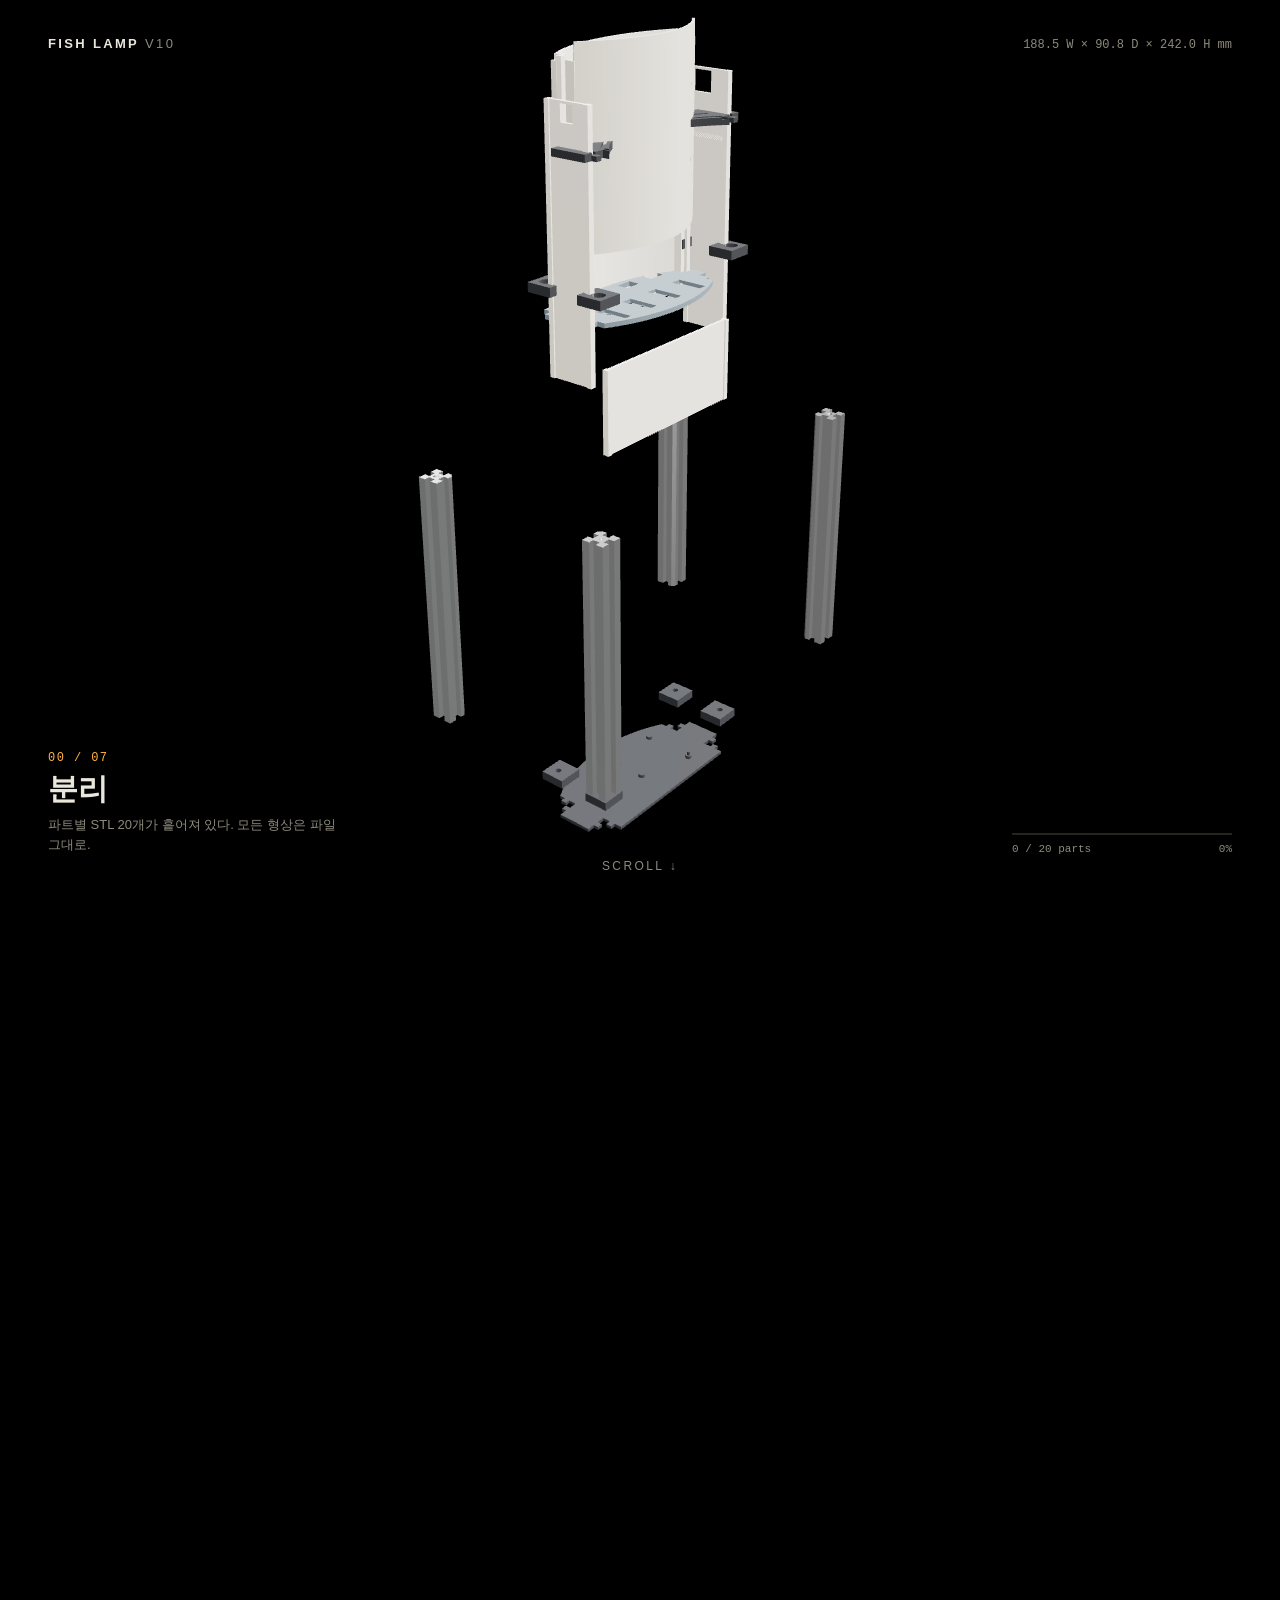
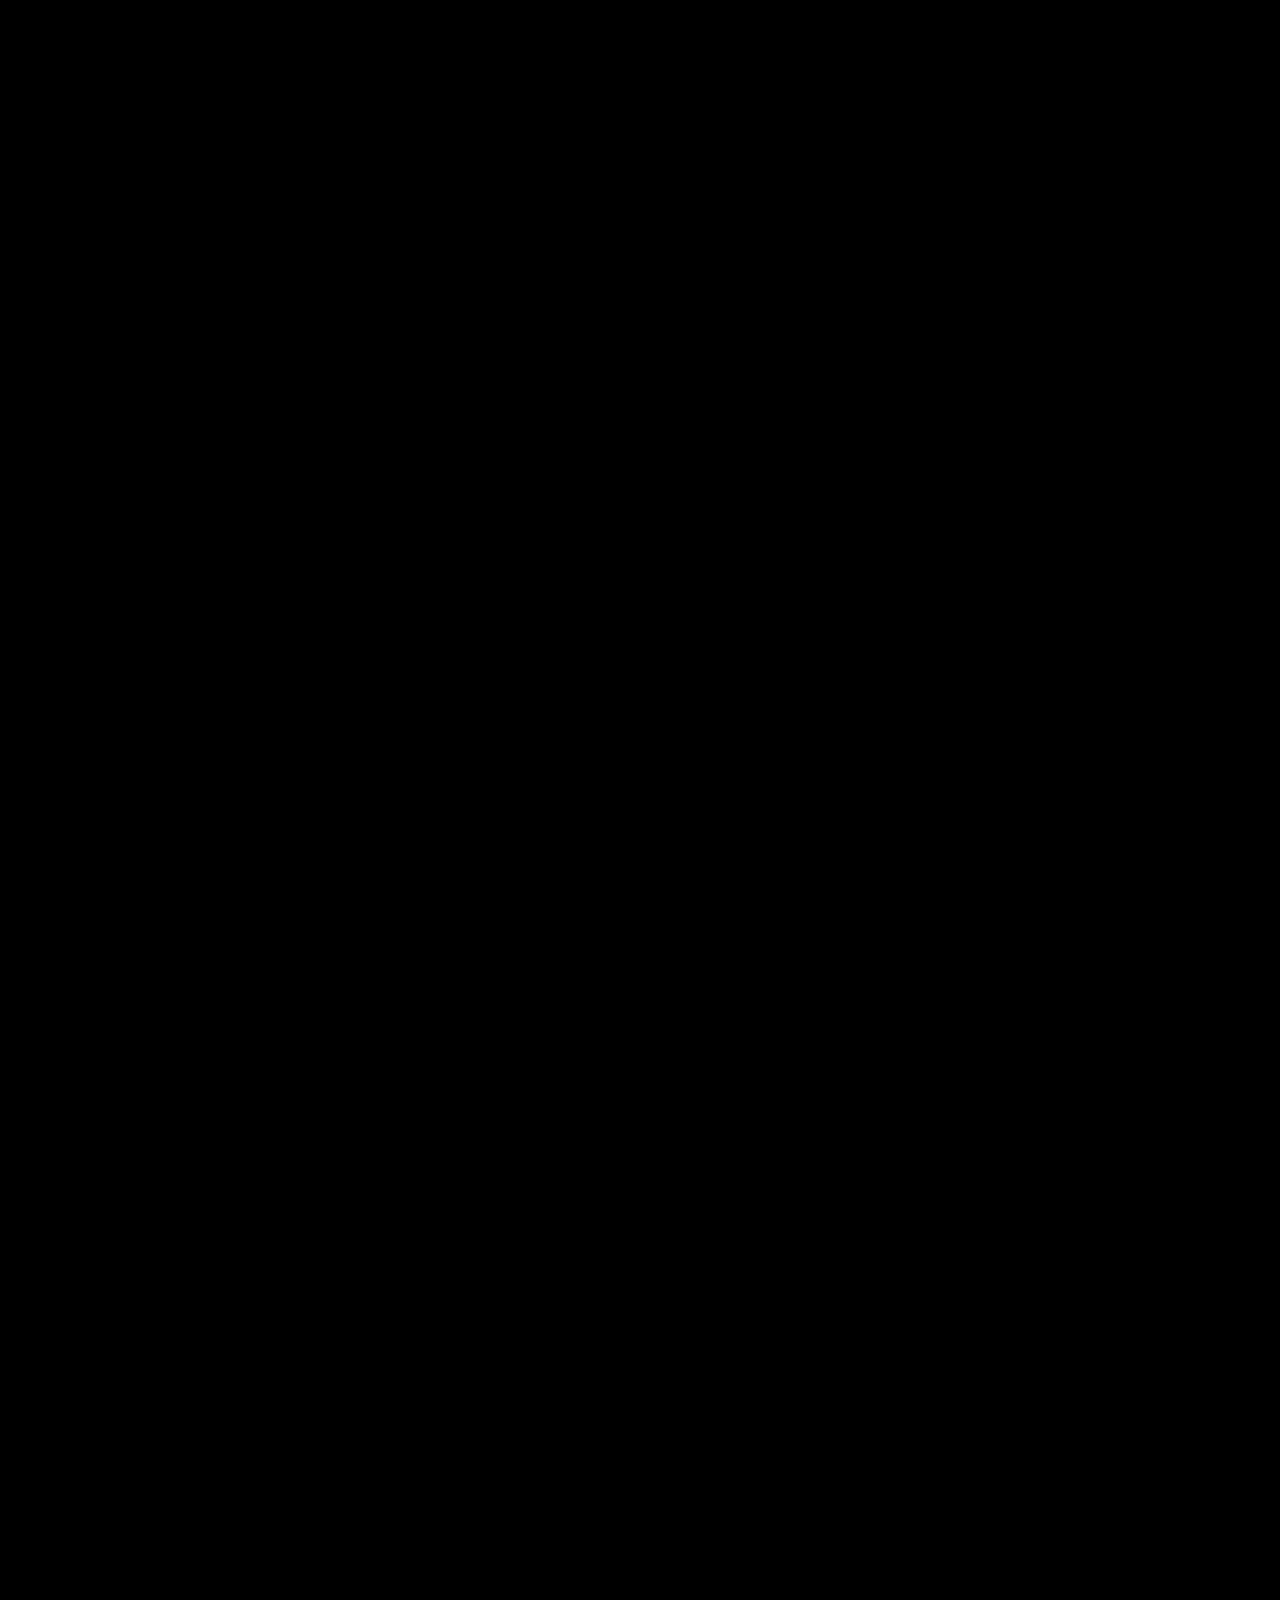
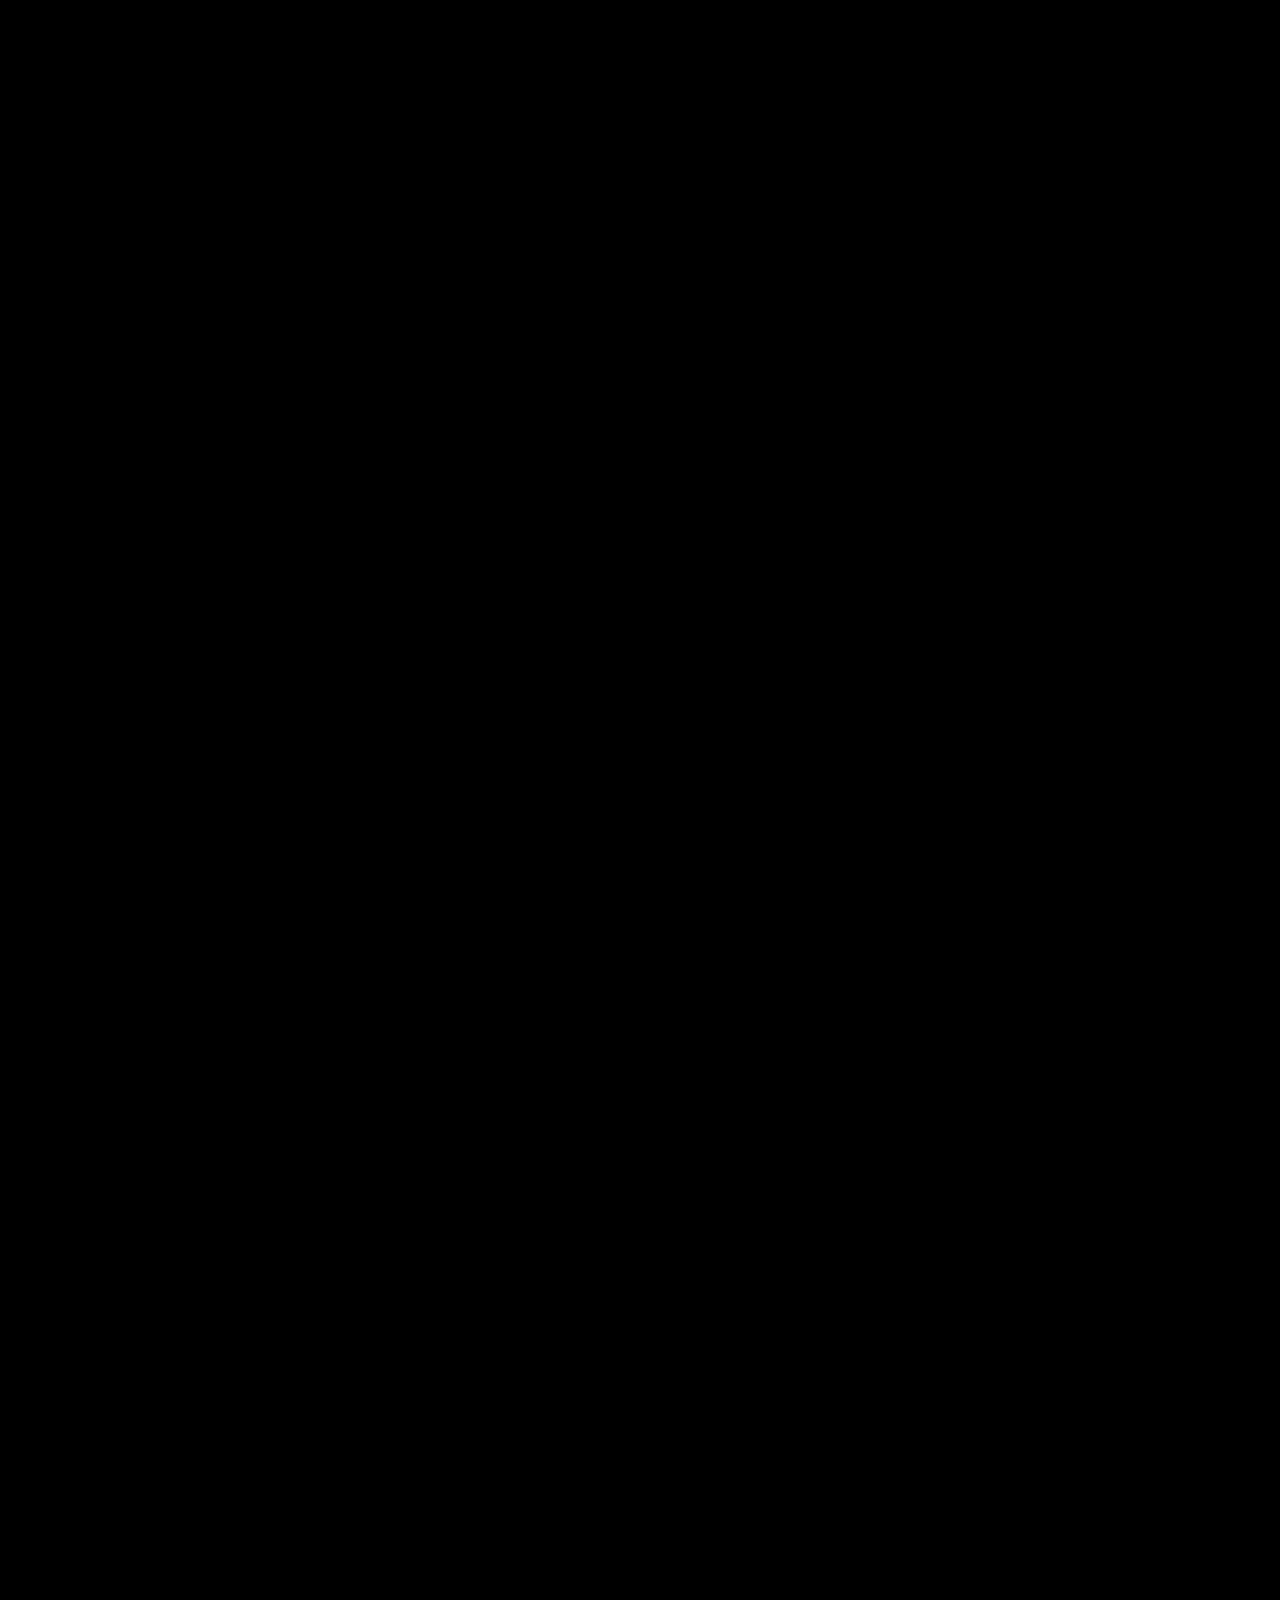
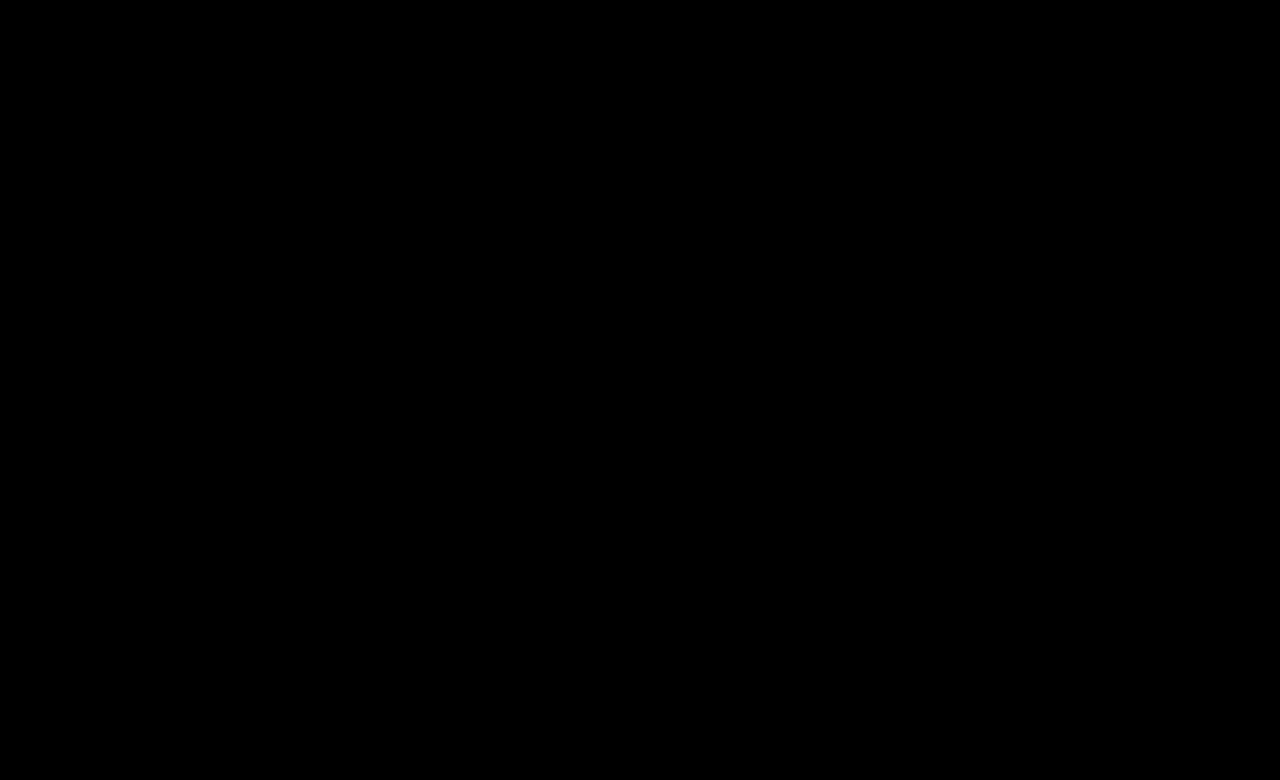
==== public/lamp/index.html @ e45940b5 "Add fish lamp scroll-driven assembly scene Self-contained Three.js page built from the v10 part STLs" ====
<!DOCTYPE html>
<html lang="ko">
<head>
<meta charset="UTF-8">
<meta name="viewport" content="width=device-width, initial-scale=1">
<title>Fish Lamp v10 — 분해 · 조립 · 점등</title>
<style>
  :root { --fg:#e9e6dc; --dim:#8d8a7e; --accent:#ffb347; --bg:#000; }
  * { box-sizing: border-box; margin: 0; padding: 0; }
  html, body { background: var(--bg); color: var(--fg); font-family: -apple-system, "Apple SD Gothic Neo", "Noto Sans KR", "Segoe UI", sans-serif; }
  #fl-scrolly { position: relative; height: 620vh; }
  #fl-stage { position: sticky; top: 0; height: 100svh; overflow: hidden; background: #000; }
  #fl-canvas { position: absolute; inset: 0; width: 100%; height: 100%; display: block; touch-action: pan-y; }
  .fl-hud { position: absolute; left: 0; right: 0; pointer-events: none; padding: 0 clamp(16px, 4vw, 48px); }
  .fl-top { top: clamp(16px, 4vh, 40px); display: flex; justify-content: space-between; align-items: baseline; gap: 16px; }
  .fl-title { font-size: 13px; letter-spacing: .18em; text-transform: uppercase; color: var(--dim); }
  .fl-title b { color: var(--fg); font-weight: 600; }
  .fl-dims { font: 12px/1.4 ui-monospace, "SF Mono", Menlo, monospace; color: var(--dim); text-align: right; }
  .fl-bottom { bottom: clamp(20px, 5vh, 48px); display: flex; justify-content: space-between; align-items: flex-end; gap: 24px; }
  .fl-step { max-width: 34ch; }
  .fl-step-no { font: 12px ui-monospace, "SF Mono", Menlo, monospace; color: var(--accent); letter-spacing: .12em; }
  .fl-step-name { font-size: clamp(20px, 3.2vw, 30px); font-weight: 600; margin-top: 6px; line-height: 1.2; }
  .fl-step-desc { font-size: 13px; line-height: 1.55; color: var(--dim); margin-top: 8px; min-height: 2.9em; }
  .fl-bar { width: min(220px, 36vw); }
  .fl-bar-track { height: 2px; background: #25241f; position: relative; }
  .fl-bar-fill { position: absolute; left: 0; top: 0; bottom: 0; width: 0%; background: var(--accent); }
  .fl-bar-label { margin-top: 8px; font: 11px ui-monospace, "SF Mono", Menlo, monospace; color: var(--dim); display: flex; justify-content: space-between; }
  .fl-hint { position: absolute; left: 50%; bottom: 3vh; transform: translateX(-50%); font-size: 12px; letter-spacing: .2em; color: var(--dim); transition: opacity .4s; text-transform: uppercase; }
  .fl-loading { position: absolute; inset: 0; display: grid; place-items: center; font-size: 13px; letter-spacing: .2em; color: var(--dim); background: #000; transition: opacity .5s; }
  .fl-loading.done { opacity: 0; pointer-events: none; }
  @media (max-width: 640px) { .fl-bottom { flex-direction: column; align-items: flex-start; } .fl-dims { display: none; } }
</style>
</head>
<body>

<section id="fl-scrolly">
  <div id="fl-stage">
    <canvas id="fl-canvas"></canvas>
    <div class="fl-hud fl-top">
      <div class="fl-title"><b>Fish Lamp</b> v10</div>
      <div class="fl-dims" id="fl-dims">188.5 W × 90.8 D × 242.0 H mm</div>
    </div>
    <div class="fl-hint" id="fl-hint">scroll ↓</div>
    <div class="fl-hud fl-bottom">
      <div class="fl-step">
        <div class="fl-step-no" id="fl-step-no">00 / 08</div>
        <div class="fl-step-name" id="fl-step-name">분리</div>
        <div class="fl-step-desc" id="fl-step-desc"></div>
      </div>
      <div class="fl-bar">
        <div class="fl-bar-track"><div class="fl-bar-fill" id="fl-bar-fill"></div></div>
        <div class="fl-bar-label"><span id="fl-parts">0 / 20 parts</span><span id="fl-pct">0%</span></div>
      </div>
    </div>
    <div class="fl-loading" id="fl-loading">LOADING STL…</div>
  </div>
</section>

<script src="vendor/three.min.js"></script>
<script src="parts_data.js"></script>
<script>
(() => {
'use strict';
const THREE = window.THREE;

/* =====================================================================
   1) STL 로드 — 파일 바이트 그대로 파싱 (binary STL, 단위 mm)
   ===================================================================== */
function parseSTL(b64) {
  const bin = atob(b64), u8 = new Uint8Array(bin.length);
  for (let i = 0; i < bin.length; i++) u8[i] = bin.charCodeAt(i);
  const dv = new DataView(u8.buffer);
  const n = dv.getUint32(80, true);
  if (84 + n * 50 !== u8.length) throw new Error('binary STL 크기 불일치');
  const pos = new Float32Array(n * 9);
  for (let i = 0; i < n; i++) {
    const o = 84 + i * 50 + 12;
    for (let k = 0; k < 9; k++) pos[i * 9 + k] = dv.getFloat32(o + k * 4, true);
  }
  return pos;
}

// 각진 모서리는 살리고 곡면(물고기 형상)만 부드럽게: 접힘각(crease) 이내의 면 법선만 평균
function creasedNormals(pos, creaseDeg) {
  const tri = pos.length / 9, cosT = Math.cos(creaseDeg * Math.PI / 180);
  const fn = new Float32Array(tri * 3);       // 면적 가중 법선
  const fu = new Float32Array(tri * 3);       // 단위 법선
  for (let t = 0; t < tri; t++) {
    const o = t * 9;
    const ax = pos[o+3]-pos[o], ay = pos[o+4]-pos[o+1], az = pos[o+5]-pos[o+2];
    const bx = pos[o+6]-pos[o], by = pos[o+7]-pos[o+1], bz = pos[o+8]-pos[o+2];
    const nx = ay*bz-az*by, ny = az*bx-ax*bz, nz = ax*by-ay*bx;
    const l = Math.hypot(nx, ny, nz) || 1;
    fn[t*3] = nx; fn[t*3+1] = ny; fn[t*3+2] = nz;
    fu[t*3] = nx/l; fu[t*3+1] = ny/l; fu[t*3+2] = nz/l;
  }
  const key = (x, y, z) => Math.round(x*100) + ',' + Math.round(y*100) + ',' + Math.round(z*100);
  const map = new Map();
  for (let t = 0; t < tri; t++) for (let v = 0; v < 3; v++) {
    const k = key(pos[t*9+v*3], pos[t*9+v*3+1], pos[t*9+v*3+2]);
    (map.get(k) || map.set(k, []).get(k)).push(t);
  }
  const out = new Float32Array(pos.length);
  for (let t = 0; t < tri; t++) for (let v = 0; v < 3; v++) {
    const k = key(pos[t*9+v*3], pos[t*9+v*3+1], pos[t*9+v*3+2]);
    let sx = 0, sy = 0, sz = 0;
    for (const u of map.get(k)) {
      if (fu[u*3]*fu[t*3] + fu[u*3+1]*fu[t*3+1] + fu[u*3+2]*fu[t*3+2] >= cosT) {
        sx += fn[u*3]; sy += fn[u*3+1]; sz += fn[u*3+2];
      }
    }
    const l = Math.hypot(sx, sy, sz) || 1;
    const o = t*9 + v*3;
    out[o] = sx/l; out[o+1] = sy/l; out[o+2] = sz/l;
  }
  return out;
}

/* =====================================================================
   2) 조립 좌표 (mm, Z-up). 원점 = 바닥판/상판 중심, 앞 = -Y, 오른쪽 = +X
   ---------------------------------------------------------------------
   * 파트 STL 은 각자 출력 방향 좌표라 조립 위치가 파일에 없다.
     verification_report_v10.txt 의 치수와 v9 조립 STL 의 프로파일 보어 위치로 추정:
       - 프로파일 중심 x=±84.3 (바깥면 = 바닥판 반폭 94.3), y=-35.4(앞)/+18.0(뒤)  [간격 53.4 = UNO 폭]
       - 높이: 발 캡 8 + 프로파일 226 + 상단 캡 8 = 242.0 (보고서 전체 높이와 일치)
       - 앞 패널 72 → base 80 (발 8 + 72), 옆·뒤 패널 218.5 → 상판 밑면(234)에 맞춤
   ===================================================================== */
const PX = 84.3, YF = -35.4, YB = 18.0, YM = (YF + YB) / 2;   // YM = -8.7
const Z_FOOT = 8, Z_TOP = 234, PROFILE_LEN = 226;
const D45 = Math.PI / 4, H = Math.PI / 2;

const corners = { FL: [-PX, YF], FR: [PX, YF], BL: [-PX, YB], BR: [PX, YB] };
// 캡(23×23)은 프로파일(20×20) 바깥 모서리에 맞춰 붙임 → 안쪽으로 3 mm 더 나옴. 전체 폭·깊이가 보고서(188.5 × 90.8)와 맞는 배치
const capXY = (c) => [corners[c][0] - Math.sign(corners[c][0]) * 1.5, corners[c][1] + (c[0] === 'F' ? 1.5 : -1.5)];
const PARTS = [];
const add = (p) => PARTS.push(p);

// 프로파일 ×4 : STL 은 20×20 단면을 45° 눕혀 놓은 1개 — 단면 중심(보어)이 원점이 되게 옮기고 45° 돌려 세움
const profileRz = { FL: 0, FR: H, BR: 2 * H, BL: 3 * H };  // 깎인 모서리가 램프 안쪽을 향하게 (추정)
for (const c of Object.keys(corners)) add({
  id: 'profile_' + c, key: 'profile_x4', name: '프로파일 ' + c, mat: 'alu', stage: 0,
  pre: [0, -14.14, -12.09], rx: D45, ry: -H, rz: profileRz[c],
  pos: [corners[c][0], corners[c][1], Z_FOOT],
  exp: [Math.sign(corners[c][0]) * 70, c[0] === 'F' ? -60 : 60, 0], win: [0.05, 0.19],
});
// 발 캡 ×4 : 머리 포켓이 바깥(아래)을 보도록 뒤집어 프로파일 아랫끝에 (z 0~8)
for (const c of Object.keys(corners)) add({
  id: 'foot_' + c, key: 'foot_cap_' + c + '_x1', name: '발 캡 ' + c, mat: 'dark', stage: 1,
  rx: Math.PI, pos: [...capXY(c), Z_FOOT], exp: [0, 0, -70], win: [0.19, 0.27],
});
// 바닥판 : 프로파일 아랫끝으로 밀어 올려 발 캡 위에 얹힘
add({ id: 'plate', key: 'bottom_plate_x1', name: '바닥판', mat: 'dark', stage: 1,
  pos: [0, 0, Z_FOOT], exp: [0, 0, -110], win: [0.24, 0.33] });
// 앞 패널 (72) : 슬롯을 따라 내려옴
add({ id: 'front', key: 'front_panel_x1', name: '앞 패널', mat: 'cream', stage: 2,
  pos: [0, YF, Z_FOOT], exp: [0, 0, 250], win: [0.33, 0.43] });
// 옆 패널 L/R : 눕혀 출력된 상태(길이 218.4 = Y) → 세움
for (const s of [['L', -1], ['R', 1]]) add({
  id: 'side_' + s[0], key: 'side_panel_' + s[0] + '_x1', name: '옆 패널 ' + s[0], mat: 'cream', stage: 2,
  pre: [0, 0, -21.2], rx: H, pos: [s[1] * PX, YM, Z_TOP - 109.2], exp: [s[1] * 0, 0, 300], win: [0.38, 0.48],
});
// 뒤 패널
add({ id: 'back', key: 'back_panel_x1', name: '뒤 패널', mat: 'cream', stage: 2,
  pos: [0, YB, Z_TOP - 218.5], exp: [0, 0, 330], win: [0.42, 0.52] });
// 데크 (센서 4개를 밑에 붙여 내림, base 80 위)
add({ id: 'deck', key: 'deck_x1', name: '데크', mat: 'slate', stage: 3,
  pos: [0, -45.4 + 37.85, 80], exp: [0, 0, 280], win: [0.52, 0.59] });  // 앞면을 프로파일 바깥면(-45.4)에 맞춤 → 전체 깊이 90.8 유지
// 투명(라이트) 패널 160.1
add({ id: 'light', key: 'light_panel_x1', name: '라이트 패널', mat: 'light', stage: 4,
  pos: [0, YM, Z_TOP - 160.1], exp: [0, 0, 340], win: [0.59, 0.69] });
// 상판 : 프로파일 윗끝에 덮음 (STL 앞뒤가 반대라 Z 로 180° 회전)
add({ id: 'top', key: 'top_panel_x1', name: '상판', mat: 'dark', stage: 5,
  rz: Math.PI, pos: [0, 0, Z_TOP], exp: [0, 0, 260], win: [0.69, 0.77] });
// 상단 캡 ×4
for (const c of Object.keys(corners)) add({
  id: 'topcap_' + c, key: 'top_cap_' + c + '_x1', name: '상단 캡 ' + c, mat: 'dark', stage: 6,
  pos: [...capXY(c), Z_TOP], exp: [0, 0, 150], win: [0.77, 0.83],
});

const STEPS = [
  ['분리', '파트별 STL 20개가 흩어져 있다. 모든 형상은 파일 그대로.'],
  ['프로파일 ×4', '2020 프로파일 226 mm 네 개가 세워진다.'],
  ['발 캡 · 바닥판', '발 캡 4개가 올라붙고, 바닥판이 프로파일 끝으로 밀려 올라간다.'],
  ['앞 · 옆 · 뒤 패널', '패널이 슬롯을 따라 미끄러져 내려간다.'],
  ['데크', '센서를 붙인 데크가 내려앉는다.'],
  ['라이트 패널', '라이트 패널이 앞 슬롯으로 내려간다.'],
  ['상판 · 상단 캡', '상판을 덮고 M5×20 캡 4개로 고정한다.'],
  ['점등', '램프가 켜진다.'],
];

/* =====================================================================
   3) Three.js 장면
   ===================================================================== */
const canvas = document.getElementById('fl-canvas');
const renderer = new THREE.WebGLRenderer({ canvas, antialias: true, powerPreference: 'high-performance' });
renderer.setPixelRatio(Math.min(devicePixelRatio || 1, 2));
renderer.outputEncoding = THREE.sRGBEncoding;
renderer.toneMapping = THREE.ACESFilmicToneMapping;
renderer.toneMappingExposure = 1.05;
renderer.setClearColor(0x000000, 1);

const scene = new THREE.Scene();
scene.background = new THREE.Color(0x000000);
const camera = new THREE.PerspectiveCamera(32, 1, 5, 6000);

// 소프트박스 환경맵 (검은 배경에서 RoomEnvironment 는 하얗게 뜸)
(function makeEnv() {
  const envScene = new THREE.Scene();
  envScene.background = new THREE.Color(0x000000);
  const box = (w, h, pos, k) => {
    const m = new THREE.Mesh(new THREE.PlaneGeometry(w, h), new THREE.MeshBasicMaterial({ side: THREE.DoubleSide }));
    m.material.color.setRGB(1, 0.97, 0.92).multiplyScalar(k);
    m.position.set(...pos); m.lookAt(0, 0, 0); envScene.add(m);
  };
  box(14, 9, [5, 8, 7], 6);      // 키 라이트 (우상단 앞)
  box(9, 12, [-9, 3, 4], 2.2);   // 좌측 필
  box(16, 3, [0, 4, -9], 3.5);   // 뒤 림
  box(18, 6, [0, 9, 0], 1.4);    // 천장
  const pm = new THREE.PMREMGenerator(renderer);
  scene.environment = pm.fromScene(envScene, 0.04).texture;
  pm.dispose();
})();

const key = new THREE.DirectionalLight(0xfff3e0, 0.9);
key.position.set(200, 400, 300); scene.add(key);

// 조립 좌표(Z-up) → Three(Y-up): y=z, z=-y  (앞 = -Y → 카메라 쪽 +Z)
const root = new THREE.Group();
root.rotation.x = -Math.PI / 2;
scene.add(root);

const MATS = {
  alu:   new THREE.MeshStandardMaterial({ color: 0xd8dce2, metalness: 1.0, roughness: 0.3, envMapIntensity: 1.7 }),
  dark:  new THREE.MeshStandardMaterial({ color: 0x17191d, metalness: 0.0, roughness: 0.5, envMapIntensity: 0.6 }),
  cream: new THREE.MeshStandardMaterial({ color: 0xe6e0d2, metalness: 0.0, roughness: 0.6, envMapIntensity: 0.9 }),
  slate: new THREE.MeshStandardMaterial({ color: 0x3b4a58, metalness: 0.0, roughness: 0.55, envMapIntensity: 0.9 }),
  light: new THREE.MeshStandardMaterial({ color: 0xcfc8b8, metalness: 0.0, roughness: 0.35, envMapIntensity: 0.9,
                                           emissive: new THREE.Color(0xff7a1c), emissiveIntensity: 0 }),
};

const geoCache = new Map();
function geometryFor(key) {
  if (!geoCache.has(key)) {
    const pos = parseSTL(window.LAMP_STL[key]);
    const g = new THREE.BufferGeometry();
    g.setAttribute('position', new THREE.BufferAttribute(pos, 3));
    g.setAttribute('normal', new THREE.BufferAttribute(creasedNormals(pos, 38), 3));
    geoCache.set(key, g);
  }
  return geoCache.get(key);
}

const T = (x, y, z) => new THREE.Matrix4().makeTranslation(x, y, z);
const meshes = [];
let triTotal = 0;
for (const p of PARTS) {
  const g = geometryFor(p.key).clone();
  const m = T(...p.pos);
  m.multiply(new THREE.Matrix4().makeRotationZ(p.rz || 0));
  m.multiply(new THREE.Matrix4().makeRotationY(p.ry || 0));
  m.multiply(new THREE.Matrix4().makeRotationX(p.rx || 0));
  if (p.pre) m.multiply(T(...p.pre));
  g.applyMatrix4(m);                       // 최종 조립 자세로 구워 둠 (법선도 같이 회전)
  g.computeBoundingBox();
  const mesh = new THREE.Mesh(g, MATS[p.mat]);
  mesh.userData = { p, box: g.boundingBox.clone() };
  root.add(mesh); meshes.push(mesh);
  triTotal += g.attributes.position.count / 3;
}

// 점등: 라이트 패널 근처의 따뜻한 포인트 라이트 + 가산 헤일로
const lightMesh = meshes.find(m => m.userData.p.id === 'light');
const lb = lightMesh.userData.box;
const lampLight = new THREE.PointLight(0xffa850, 0, 420, 2);
lampLight.position.set((lb.min.x + lb.max.x) / 2, (lb.min.z + lb.max.z) / 2 + 10, -((lb.min.y + lb.max.y) / 2) + 30);
scene.add(lampLight);
const halo = (() => {
  const c = document.createElement('canvas'); c.width = c.height = 128;
  const x = c.getContext('2d'), gr = x.createRadialGradient(64, 64, 0, 64, 64, 64);
  gr.addColorStop(0, 'rgba(255,190,110,.9)'); gr.addColorStop(.35, 'rgba(255,150,60,.28)'); gr.addColorStop(1, 'rgba(255,120,30,0)');
  x.fillStyle = gr; x.fillRect(0, 0, 128, 128);
  const s = new THREE.Sprite(new THREE.SpriteMaterial({ map: new THREE.CanvasTexture(c), blending: THREE.AdditiveBlending, depthWrite: false, transparent: true, opacity: 0 }));
  s.position.copy(lampLight.position); s.scale.setScalar(360);
  scene.add(s); return s;
})();

/* =====================================================================
   4) 스크롤 타임라인
   ===================================================================== */
const sec = document.getElementById('fl-scrolly');
const el = {
  no: document.getElementById('fl-step-no'), name: document.getElementById('fl-step-name'),
  desc: document.getElementById('fl-step-desc'), fill: document.getElementById('fl-bar-fill'),
  parts: document.getElementById('fl-parts'), pct: document.getElementById('fl-pct'),
  hint: document.getElementById('fl-hint'), loading: document.getElementById('fl-loading'),
};
const clamp = (v, a = 0, b = 1) => Math.min(b, Math.max(a, v));
const smooth = (t) => t * t * (3 - 2 * t);
const seg = (p, a, b) => smooth(clamp((p - a) / (b - a)));
const lerp = (a, b, t) => a + (b - a) * t;

// 카메라 키프레임 [진행도, 방위각(°, 0=정면), 고도각(°)]
const CAM = [[0, -52, 24], [0.30, -34, 20], [0.62, -12, 17], [0.82, 22, 14], [1, 26, 12]];
function camAngles(p) {
  for (let i = 0; i < CAM.length - 1; i++) {
    const a = CAM[i], b = CAM[i + 1];
    if (p <= b[0]) { const t = smooth(clamp((p - a[0]) / (b[0] - a[0]))); return [lerp(a[1], b[1], t), lerp(a[2], b[2], t)]; }
  }
  const l = CAM[CAM.length - 1]; return [l[1], l[2]];
}

let target = 0, cur = 0, camC = new THREE.Vector3(0, 120, 0), camD = 900, camInit = false;
const reduce = matchMedia('(prefers-reduced-motion: reduce)').matches;
const tmpBox = new THREE.Box3(), tmpC = new THREE.Vector3(), tmpS = new THREE.Vector3();

function readScroll() {
  const r = sec.getBoundingClientRect();
  target = clamp(-r.top / Math.max(1, r.height - innerHeight));
}

function apply(p, time) {
  // 파트 위치: 최종 자세 + 분해 오프셋 × (1 - 진행)
  let done = 0;
  tmpBox.makeEmpty();
  for (const m of meshes) {
    const { p: d, box } = m.userData;
    const t = seg(p, d.win[0], d.win[1]);
    m.position.set(d.exp[0] * (1 - t), d.exp[1] * (1 - t) + 0, d.exp[2] * (1 - t));
    if (t >= 0.999) done++;
    tmpBox.expandByPoint(tmpS.set(box.min.x + m.position.x, box.min.y + m.position.y, box.min.z + m.position.z));
    tmpBox.expandByPoint(tmpS.set(box.max.x + m.position.x, box.max.y + m.position.y, box.max.z + m.position.z));
  }
  // 점등
  const on = seg(p, 0.86, 0.97);
  const flick = reduce ? 1 : 1 + 0.025 * Math.sin(time * 2.1) + 0.015 * Math.sin(time * 5.3);
  MATS.light.emissiveIntensity = on * 0.8 * flick;
  lampLight.intensity = on * 1.1 * flick;
  halo.material.opacity = on * 0.22 * flick;

  // 카메라: 현재 파트 묶음의 경계구에 맞춰 거리 자동 (조립 좌표 → Three 좌표)
  const cx = (tmpBox.min.x + tmpBox.max.x) / 2, cy = (tmpBox.min.y + tmpBox.max.y) / 2, cz = (tmpBox.min.z + tmpBox.max.z) / 2;
  const R = 0.5 * Math.hypot(tmpBox.max.x - tmpBox.min.x, tmpBox.max.y - tmpBox.min.y, tmpBox.max.z - tmpBox.min.z);
  const vh = THREE.MathUtils.degToRad(camera.fov / 2), hh = Math.atan(Math.tan(vh) * camera.aspect);
  const wantD = R / Math.sin(Math.min(vh, hh)) * 1.03;
  const wantC = tmpC.set(cx, cz, -cy);
  if (!camInit) { camC.copy(wantC); camD = wantD; camInit = true; }
  camC.lerp(wantC, 0.12); camD = lerp(camD, wantD, 0.12);
  let [az, el_] = camAngles(p);
  if (!reduce) az += Math.sin(time * 0.35) * 1.2;
  const a = THREE.MathUtils.degToRad(az), e = THREE.MathUtils.degToRad(el_);
  camera.position.set(camC.x + camD * Math.sin(a) * Math.cos(e), camC.y + camD * Math.sin(e), camC.z + camD * Math.cos(a) * Math.cos(e));
  camera.lookAt(camC);

  // HUD
  const stepIdx = p < 0.05 ? 0 : p < 0.19 ? 1 : p < 0.33 ? 2 : p < 0.52 ? 3 : p < 0.59 ? 4 : p < 0.69 ? 5 : p < 0.83 ? 6 : 7;
  el.no.textContent = String(stepIdx).padStart(2, '0') + ' / 07';
  el.name.textContent = STEPS[stepIdx][0];
  el.desc.textContent = STEPS[stepIdx][1];
  el.fill.style.width = (p * 100).toFixed(1) + '%';
  el.pct.textContent = Math.round(p * 100) + '%';
  el.parts.textContent = done + ' / ' + meshes.length + ' parts';
  el.hint.style.opacity = p < 0.02 ? 1 : 0;
}

/* =====================================================================
   5) 루프 · 리사이즈 · 입력
   ===================================================================== */
function resize() {
  const w = canvas.clientWidth, h = canvas.clientHeight;
  renderer.setSize(w, h, false); camera.aspect = w / h; camera.updateProjectionMatrix();
}
addEventListener('resize', resize); resize();
addEventListener('scroll', readScroll, { passive: true }); readScroll();

// 마우스 세로 드래그 → 스크롤
let drag = null;
canvas.addEventListener('pointerdown', (e) => { if (e.pointerType === 'mouse') { drag = e.clientY; canvas.setPointerCapture(e.pointerId); } });
canvas.addEventListener('pointermove', (e) => { if (drag !== null) { scrollBy(0, (drag - e.clientY) * 2.2); drag = e.clientY; } });
canvas.addEventListener('pointerup', () => { drag = null; });

let visible = true;
new IntersectionObserver((es) => { visible = es[0].isIntersecting; }).observe(document.getElementById('fl-stage'));

let last = performance.now();
function frame(now) {
  requestAnimationFrame(frame);
  if (!visible) { last = now; return; }
  const dt = Math.min(0.1, (now - last) / 1000); last = now;
  cur += (target - cur) * Math.min(1, dt * 7);
  if (Math.abs(target - cur) < 1e-4) cur = target;
  apply(cur, now / 1000);
  renderer.render(scene, camera);
}

// 테스트 훅: ?p=0.6 으로 진행도 고정 / window.__fl 로 조회
const q = new URLSearchParams(location.search);
window.__fl = {
  setProgress(v) { target = cur = clamp(v); apply(cur, 0); renderer.render(scene, camera); },
  info() { return { parts: meshes.length, triangles: triTotal }; },
  assembledBox() {
    const b = new THREE.Box3();
    for (const m of meshes) { b.expandByPoint(m.userData.box.min); b.expandByPoint(m.userData.box.max); }
    const s = b.getSize(new THREE.Vector3()); return { w: s.x, d: s.y, h: s.z, min: b.min.toArray(), max: b.max.toArray() };
  },
};
if (q.has('p')) { sec.style.height = '100svh'; target = cur = clamp(parseFloat(q.get('p'))); }

el.loading.classList.add('done');
requestAnimationFrame(frame);
})();
</script>
</body>
</html>
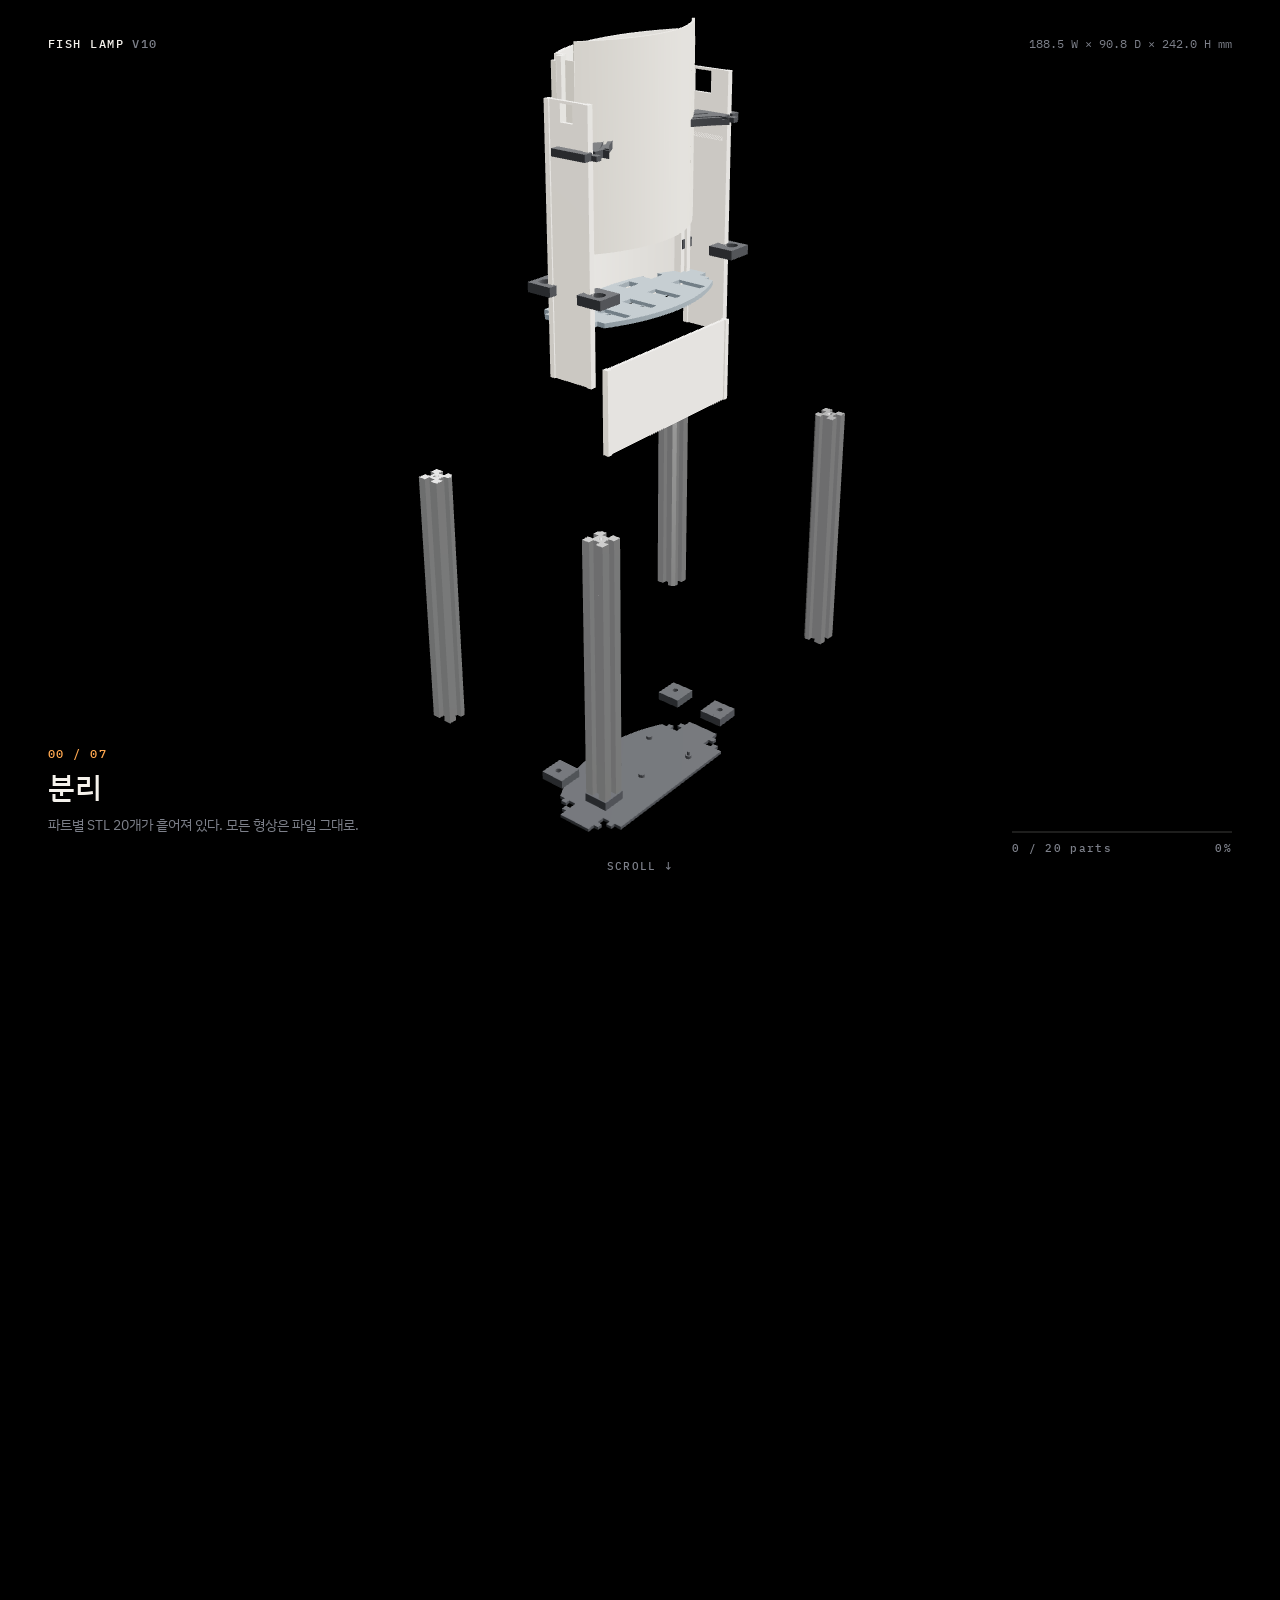
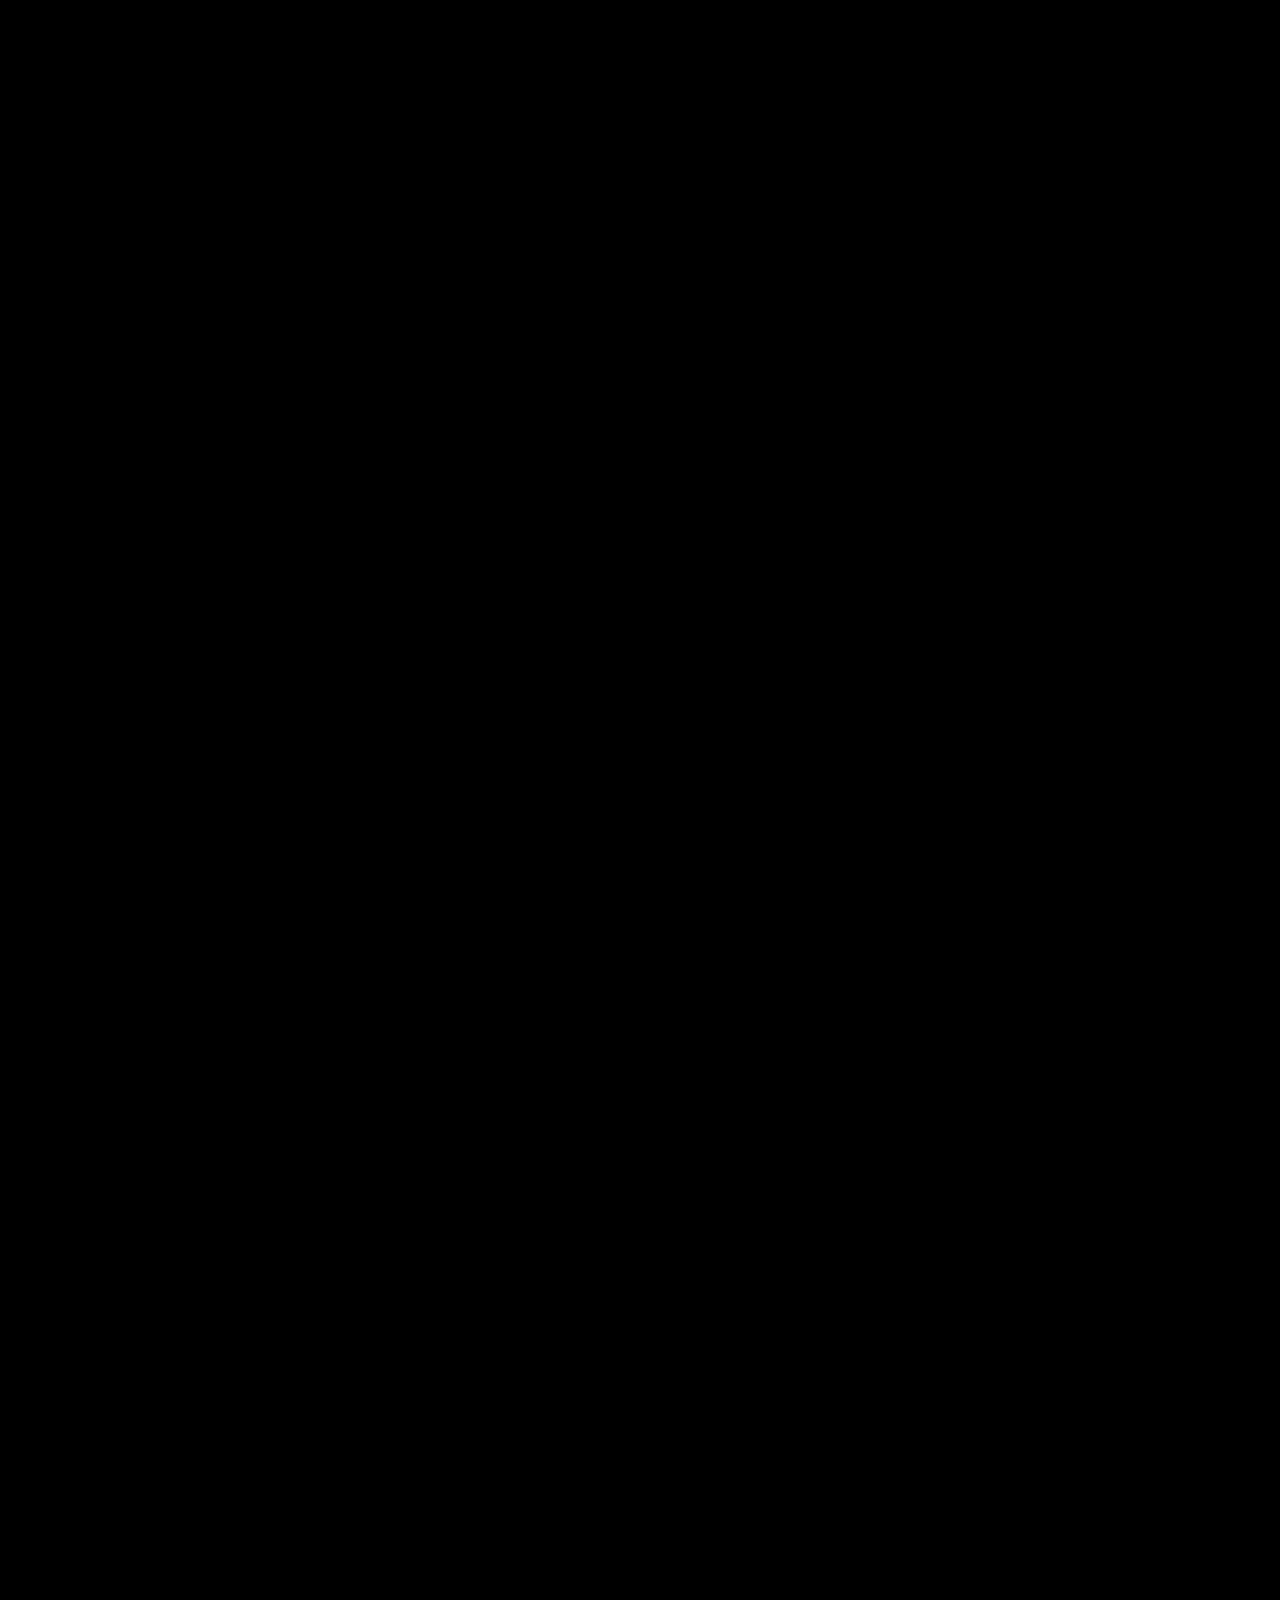
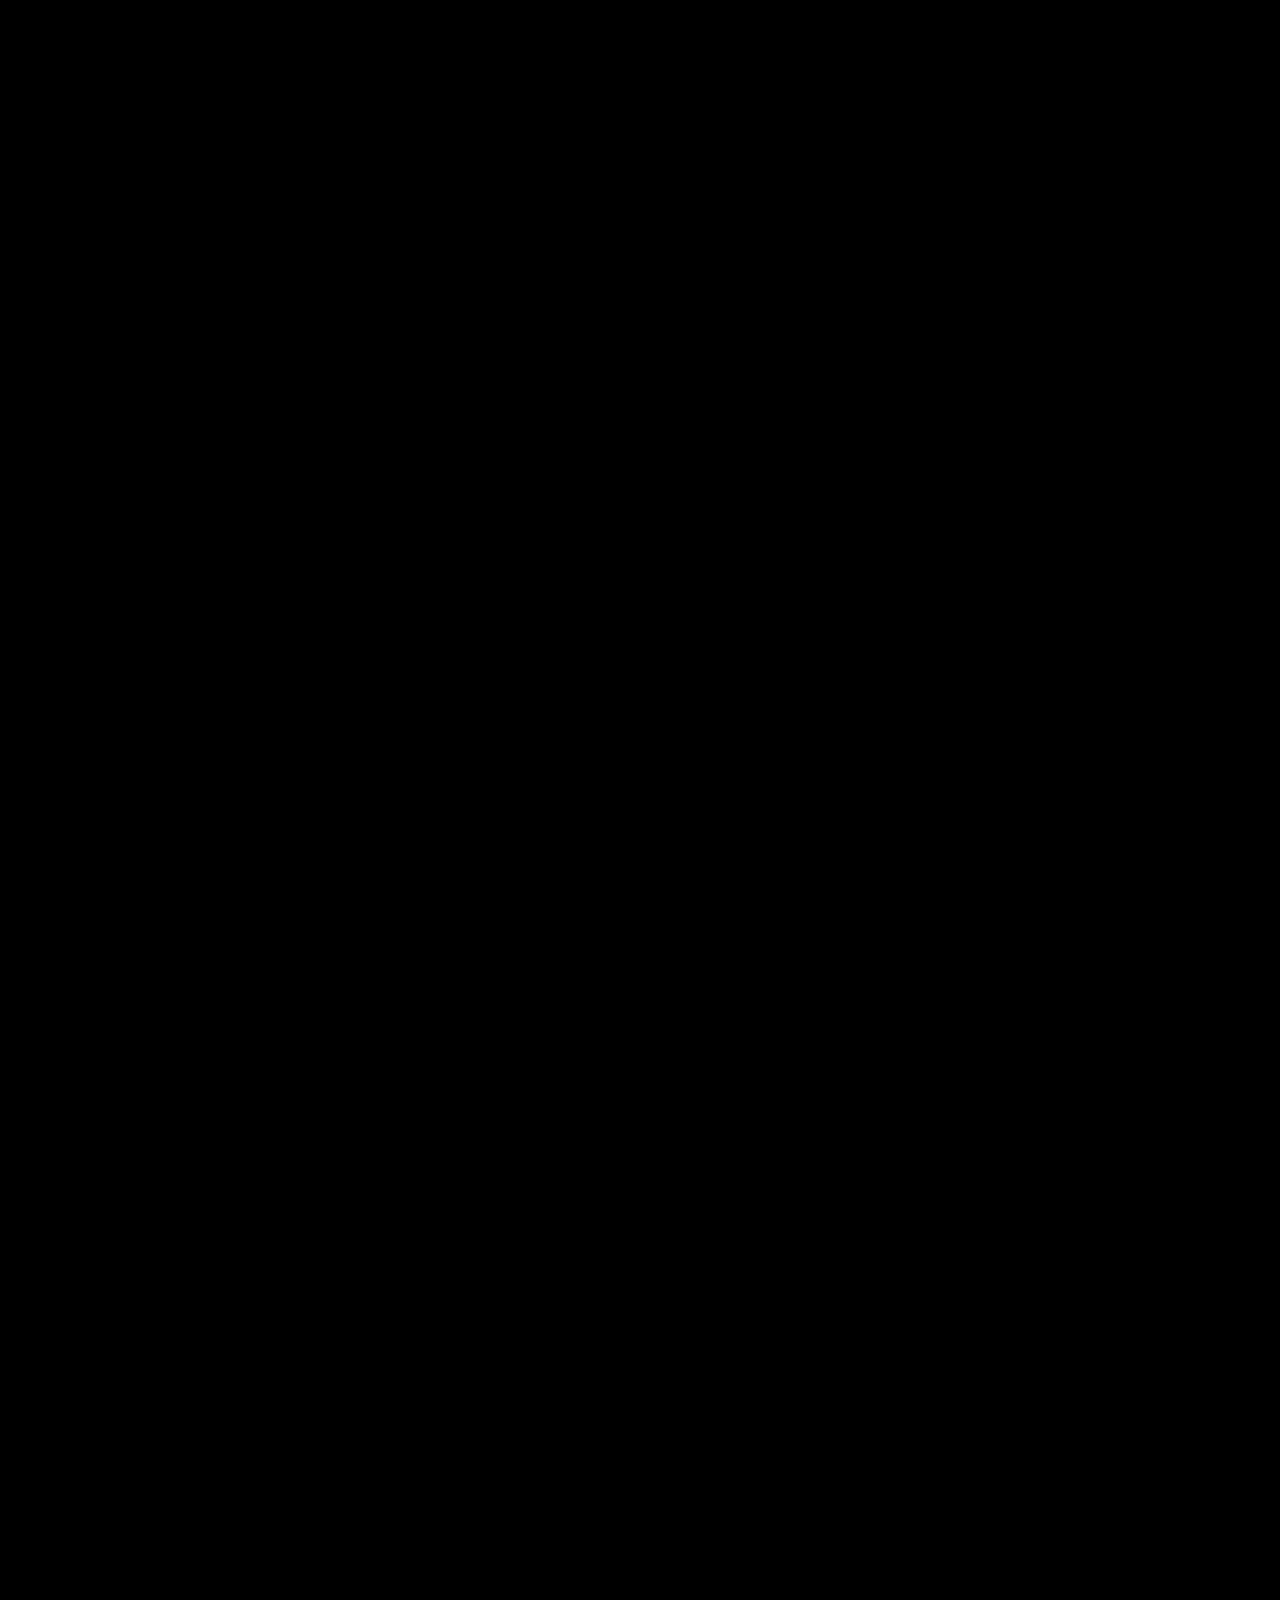
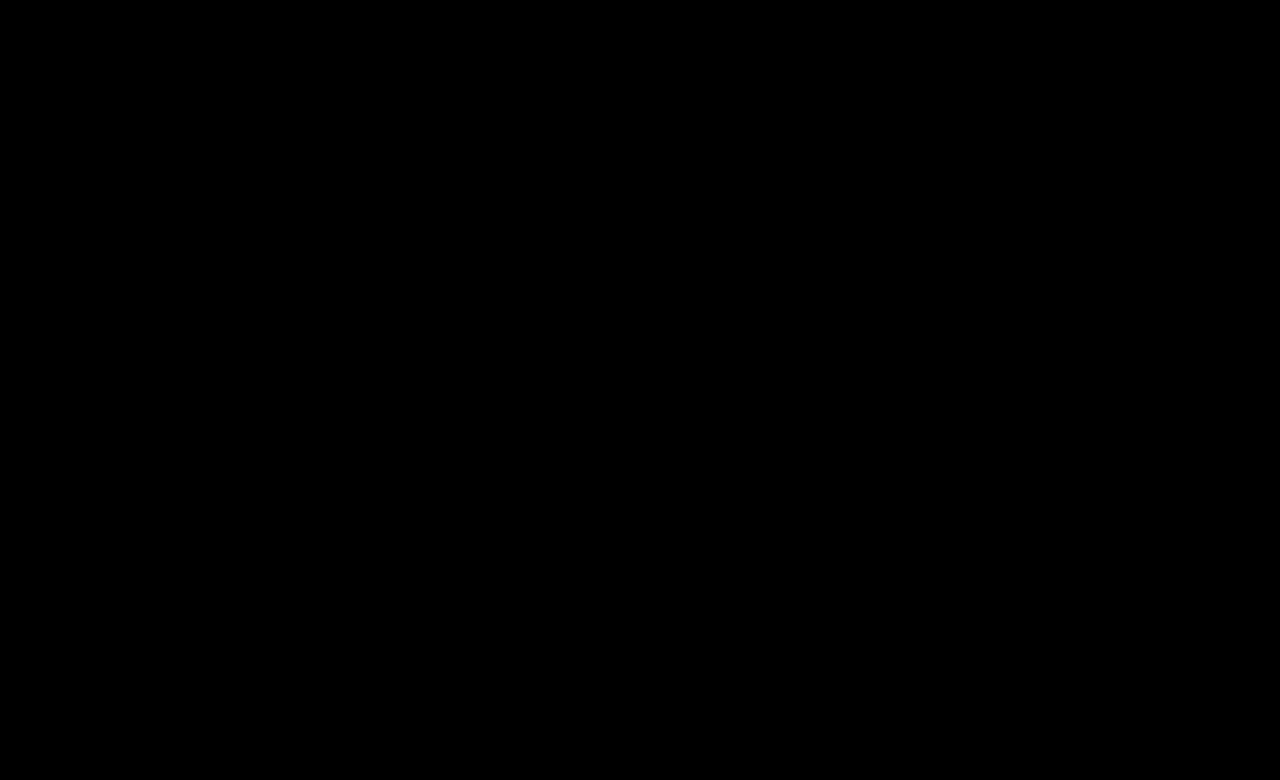
==== commit 838ac3c7: "Apply the 어항 design system to the lamp scroll page Every HUD value now reads from design-system/toke" ====
--- a/public/lamp/index.html
+++ b/public/lamp/index.html
@@ -4,31 +4,127 @@
 <meta charset="UTF-8">
 <meta name="viewport" content="width=device-width, initial-scale=1">
 <title>Fish Lamp v10 — 분해 · 조립 · 점등</title>
+<link rel="preconnect" href="https://fonts.googleapis.com">
+<link rel="preconnect" href="https://fonts.gstatic.com" crossorigin>
+<link href="https://fonts.googleapis.com/css2?family=Archivo:wght@500;700&family=IBM+Plex+Mono:wght@400;500&family=IBM+Plex+Sans+KR:wght@400;500&display=swap" rel="stylesheet">
 <style>
-  :root { --fg:#e9e6dc; --dim:#8d8a7e; --accent:#ffb347; --bg:#000; }
+  /* ---------------------------------------------------------------
+     어항 Design System v1.0 — design-system/tokens.json
+     이 블록의 모든 값은 토큰에서 온다. 하드코딩 금지.
+     --------------------------------------------------------------- */
+  :root {
+    /* color — semantic 층만 참조한다 */
+    --bg-canvas:      #000000;
+    --fg-primary:     #F5F2EC;
+    --fg-secondary:   #C7C9CE;
+    --fg-muted:       #7D808A;
+    --fg-signal:      #FFA850;
+    --bg-signal:      #FFA850;
+    --border-hairline: rgba(245,242,236,0.12);
+
+    /* typography */
+    --font-display: 'Archivo', 'IBM Plex Sans KR', sans-serif;
+    --font-text:    'IBM Plex Sans KR', -apple-system, 'Apple SD Gothic Neo', sans-serif;
+    --font-mono:    'IBM Plex Mono', ui-monospace, 'SF Mono', Menlo, monospace;
+    --size-3xs: 11px; --size-2xs: 12px; --size-xs: 14px; --size-sm: 16px;
+    --weight-regular: 400; --weight-medium: 500; --weight-bold: 700;
+    --leading-snug: 1.25; --leading-normal: 1.55;
+    --tracking-heading: -0.015em; --tracking-label: 0.12em;
+
+    /* space */
+    --space-1: 4px;  --space-2: 8px;  --space-3: 12px;
+    --space-4: 16px; --space-5: 24px; --space-6: 32px; --space-7: 48px;
+
+    /* radius / border */
+    --radius-none: 0px; --border-thick: 2px;
+
+    /* motion */
+    --duration-base: 240ms; --duration-slow: 480ms;
+    --easing-standard: cubic-bezier(0.2, 0, 0, 1);
+
+    /* breakpoint sm = 480px, md = 768px (아래 media query 참조) */
+  }
+
   * { box-sizing: border-box; margin: 0; padding: 0; }
-  html, body { background: var(--bg); color: var(--fg); font-family: -apple-system, "Apple SD Gothic Neo", "Noto Sans KR", "Segoe UI", sans-serif; }
+  html, body {
+    background: var(--bg-canvas);
+    color: var(--fg-primary);
+    font-family: var(--font-text);
+  }
+
   #fl-scrolly { position: relative; height: 620vh; }
-  #fl-stage { position: sticky; top: 0; height: 100svh; overflow: hidden; background: #000; }
+  #fl-stage { position: sticky; top: 0; height: 100svh; overflow: hidden; background: var(--bg-canvas); }
   #fl-canvas { position: absolute; inset: 0; width: 100%; height: 100%; display: block; touch-action: pan-y; }
-  .fl-hud { position: absolute; left: 0; right: 0; pointer-events: none; padding: 0 clamp(16px, 4vw, 48px); }
-  .fl-top { top: clamp(16px, 4vh, 40px); display: flex; justify-content: space-between; align-items: baseline; gap: 16px; }
-  .fl-title { font-size: 13px; letter-spacing: .18em; text-transform: uppercase; color: var(--dim); }
-  .fl-title b { color: var(--fg); font-weight: 600; }
-  .fl-dims { font: 12px/1.4 ui-monospace, "SF Mono", Menlo, monospace; color: var(--dim); text-align: right; }
-  .fl-bottom { bottom: clamp(20px, 5vh, 48px); display: flex; justify-content: space-between; align-items: flex-end; gap: 24px; }
+
+  .fl-hud { position: absolute; left: 0; right: 0; pointer-events: none;
+            padding: 0 clamp(var(--space-4), 4vw, var(--space-7)); }
+  .fl-top { top: clamp(var(--space-4), 4vh, 40px); display: flex;
+            justify-content: space-between; align-items: baseline; gap: var(--space-4); }
+
+  /* label/md — mono 대문자 */
+  .fl-title { font-family: var(--font-mono); font-size: var(--size-2xs);
+              font-weight: var(--weight-medium); letter-spacing: var(--tracking-label);
+              text-transform: uppercase; color: var(--fg-muted); }
+  .fl-title b { color: var(--fg-primary); font-weight: var(--weight-medium); }
+
+  /* data/md — 실측 치수 */
+  .fl-dims { font-family: var(--font-mono); font-size: var(--size-2xs);
+             font-weight: var(--weight-regular); line-height: var(--leading-snug);
+             color: var(--fg-muted); text-align: right; }
+
+  .fl-bottom { bottom: clamp(20px, 5vh, var(--space-7)); display: flex;
+               justify-content: space-between; align-items: flex-end; gap: var(--space-5); }
   .fl-step { max-width: 34ch; }
-  .fl-step-no { font: 12px ui-monospace, "SF Mono", Menlo, monospace; color: var(--accent); letter-spacing: .12em; }
-  .fl-step-name { font-size: clamp(20px, 3.2vw, 30px); font-weight: 600; margin-top: 6px; line-height: 1.2; }
-  .fl-step-desc { font-size: 13px; line-height: 1.55; color: var(--dim); margin-top: 8px; min-height: 2.9em; }
+
+  /* label/md — 신호색은 상태 표시에만 */
+  .fl-step-no { font-family: var(--font-mono); font-size: var(--size-2xs);
+                font-weight: var(--weight-medium); letter-spacing: var(--tracking-label);
+                color: var(--fg-signal); }
+
+  /* heading — 한글이므로 display 서체를 쓰지 않는다 (§2.2) */
+  .fl-step-name { font-family: var(--font-text); font-size: clamp(20px, 3.2vw, 30px);
+                  font-weight: var(--weight-medium); letter-spacing: var(--tracking-heading);
+                  line-height: var(--leading-snug); margin-top: var(--space-2); }
+
+  /* body/sm */
+  .fl-step-desc { font-size: var(--size-xs); line-height: var(--leading-normal);
+                  color: var(--fg-muted); margin-top: var(--space-2); min-height: 2.9em; }
+
   .fl-bar { width: min(220px, 36vw); }
-  .fl-bar-track { height: 2px; background: #25241f; position: relative; }
-  .fl-bar-fill { position: absolute; left: 0; top: 0; bottom: 0; width: 0%; background: var(--accent); }
-  .fl-bar-label { margin-top: 8px; font: 11px ui-monospace, "SF Mono", Menlo, monospace; color: var(--dim); display: flex; justify-content: space-between; }
-  .fl-hint { position: absolute; left: 50%; bottom: 3vh; transform: translateX(-50%); font-size: 12px; letter-spacing: .2em; color: var(--dim); transition: opacity .4s; text-transform: uppercase; }
-  .fl-loading { position: absolute; inset: 0; display: grid; place-items: center; font-size: 13px; letter-spacing: .2em; color: var(--dim); background: #000; transition: opacity .5s; }
+  .fl-bar-track { height: var(--border-thick); background: var(--border-hairline);
+                  border-radius: var(--radius-none); position: relative; }
+  .fl-bar-fill { position: absolute; left: 0; top: 0; bottom: 0; width: 0%;
+                 background: var(--bg-signal); }
+
+  /* label/sm */
+  .fl-bar-label { margin-top: var(--space-2); font-family: var(--font-mono);
+                  font-size: var(--size-3xs); font-weight: var(--weight-medium);
+                  letter-spacing: var(--tracking-label); color: var(--fg-muted);
+                  display: flex; justify-content: space-between; }
+
+  .fl-hint { position: absolute; left: 50%; bottom: 3vh; transform: translateX(-50%);
+             font-family: var(--font-mono); font-size: var(--size-3xs);
+             font-weight: var(--weight-medium); letter-spacing: var(--tracking-label);
+             text-transform: uppercase; color: var(--fg-muted);
+             transition: opacity var(--duration-base) var(--easing-standard); }
+
+  .fl-loading { position: absolute; inset: 0; display: grid; place-items: center;
+                font-family: var(--font-mono); font-size: var(--size-2xs);
+                font-weight: var(--weight-medium); letter-spacing: var(--tracking-label);
+                color: var(--fg-muted); background: var(--bg-canvas);
+                transition: opacity var(--duration-slow) var(--easing-standard); }
   .fl-loading.done { opacity: 0; pointer-events: none; }
-  @media (max-width: 640px) { .fl-bottom { flex-direction: column; align-items: flex-start; } .fl-dims { display: none; } }
+
+  /* breakpoint sm */
+  @media (max-width: 640px) {
+    .fl-bottom { flex-direction: column; align-items: flex-start; }
+    .fl-dims { display: none; }
+  }
+
+  /* §2.5 — reduced motion */
+  @media (prefers-reduced-motion: reduce) {
+    .fl-hint, .fl-loading { transition: none; }
+  }
 </style>
 </head>
 <body>
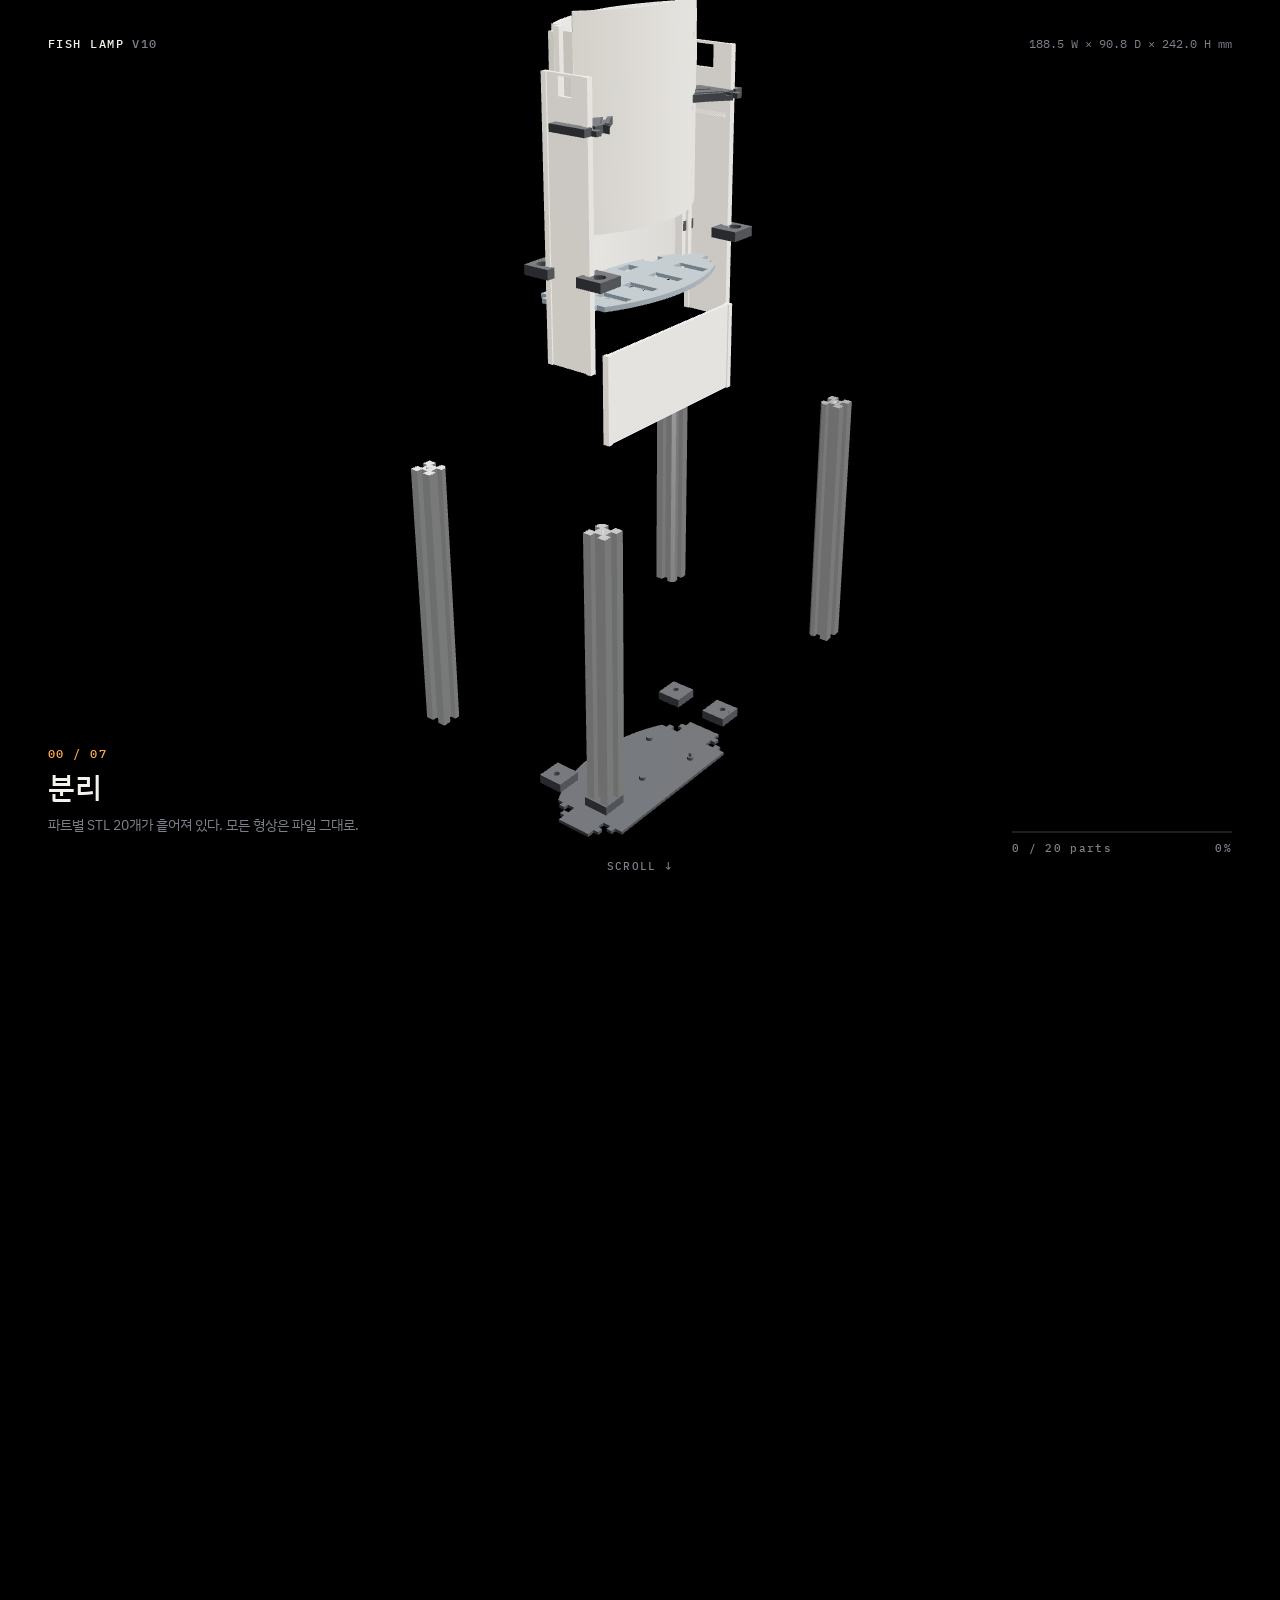
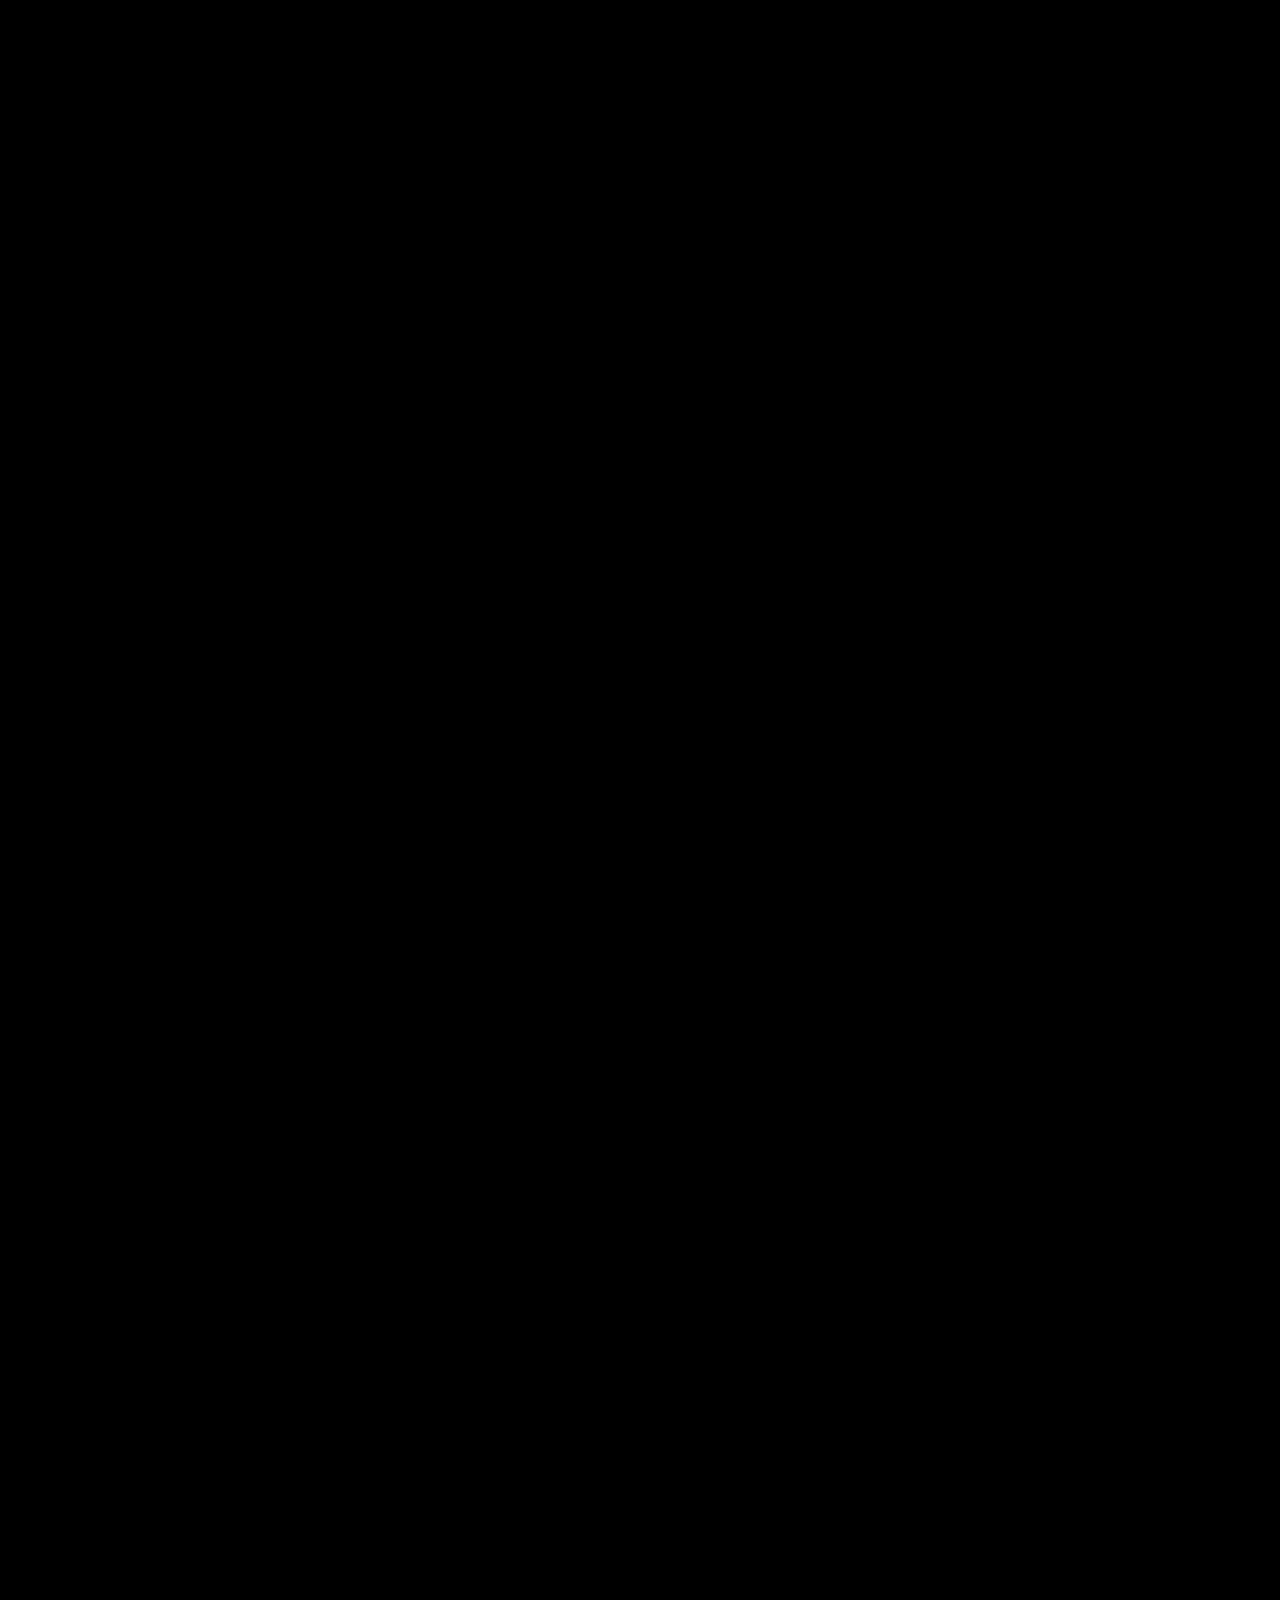
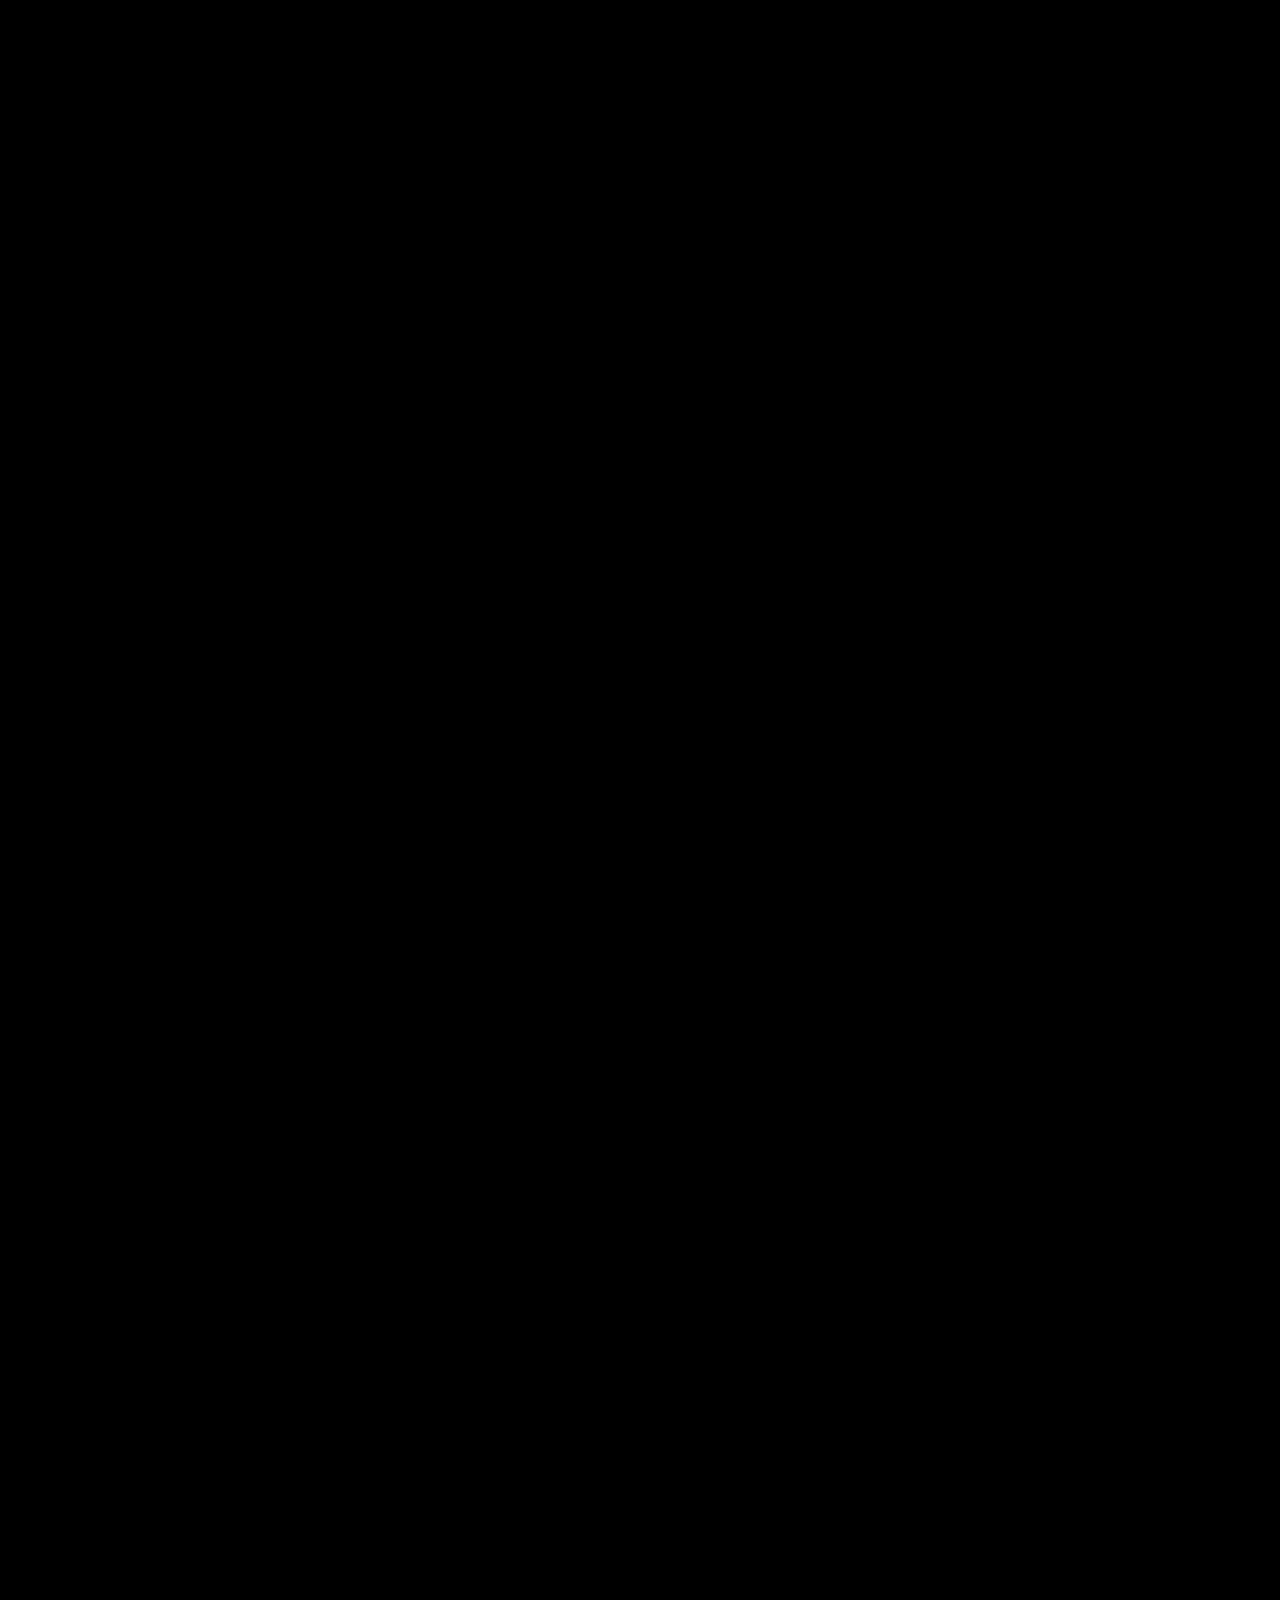
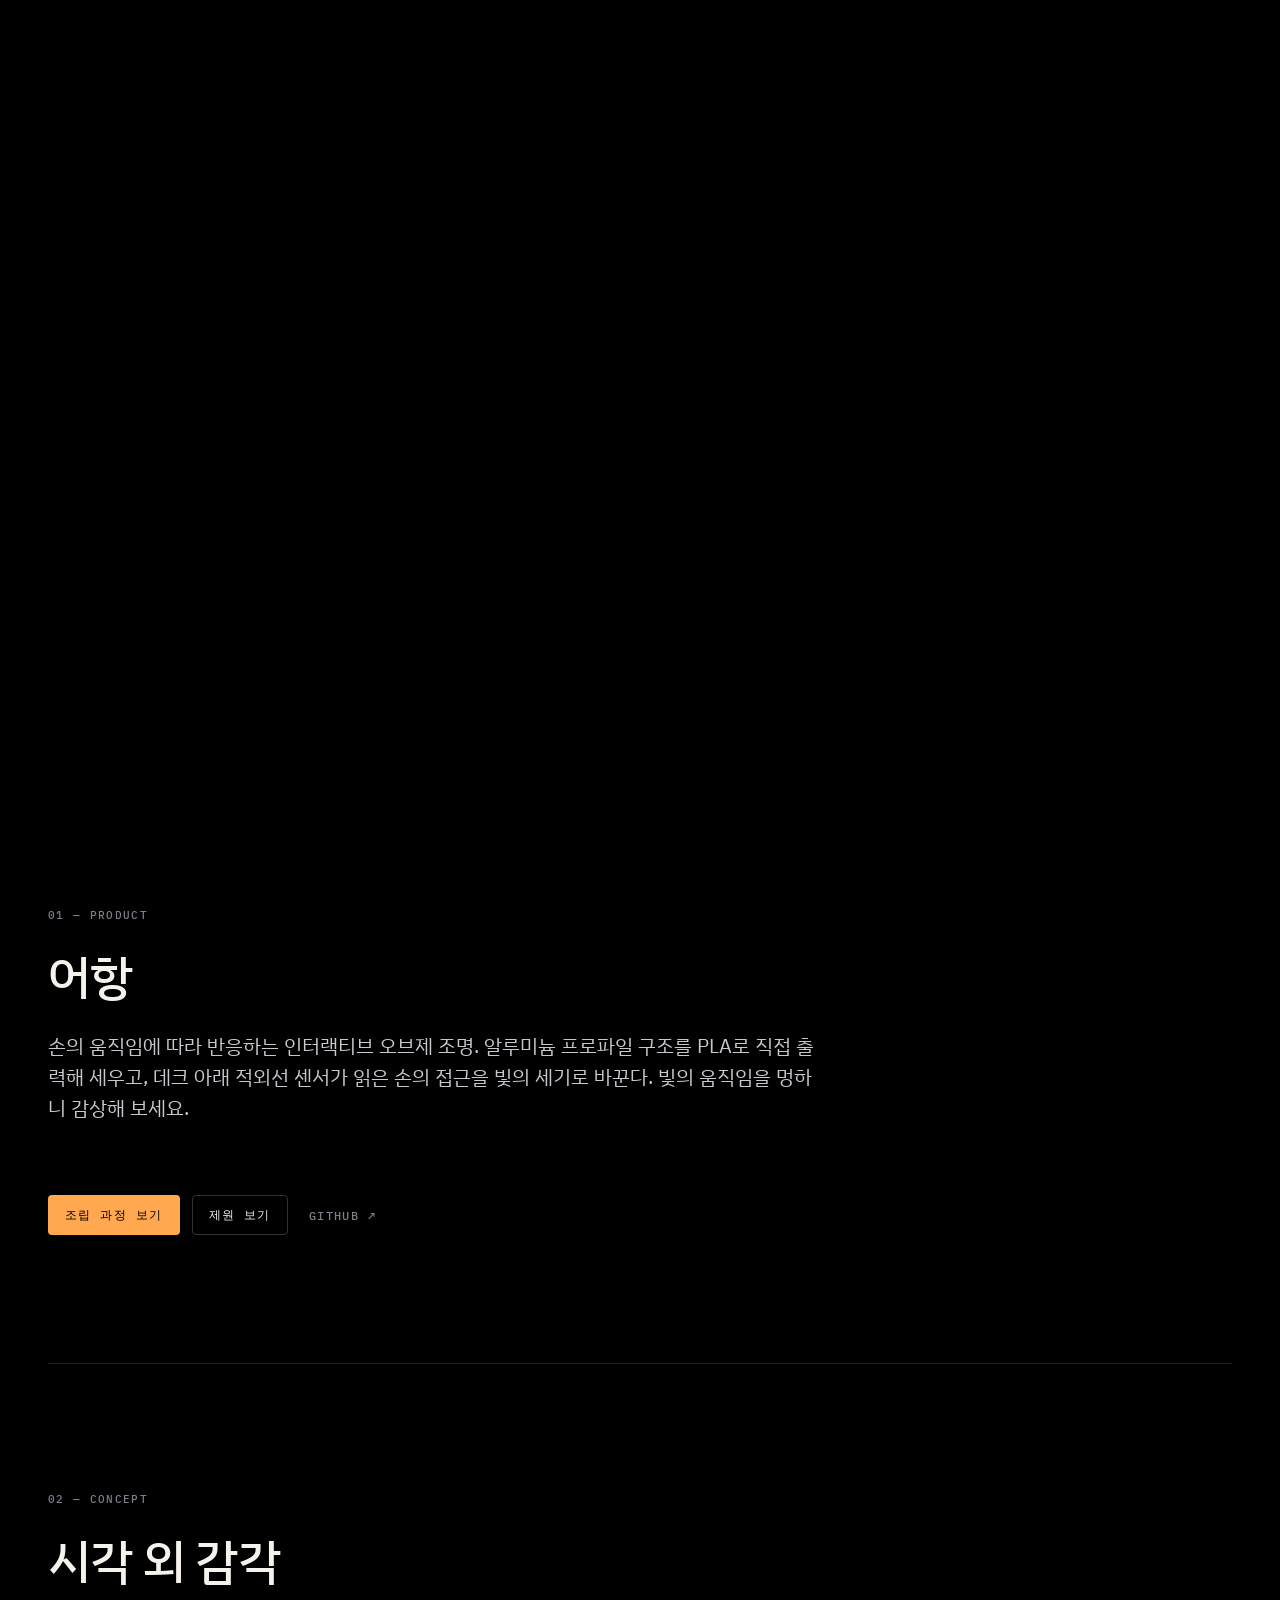
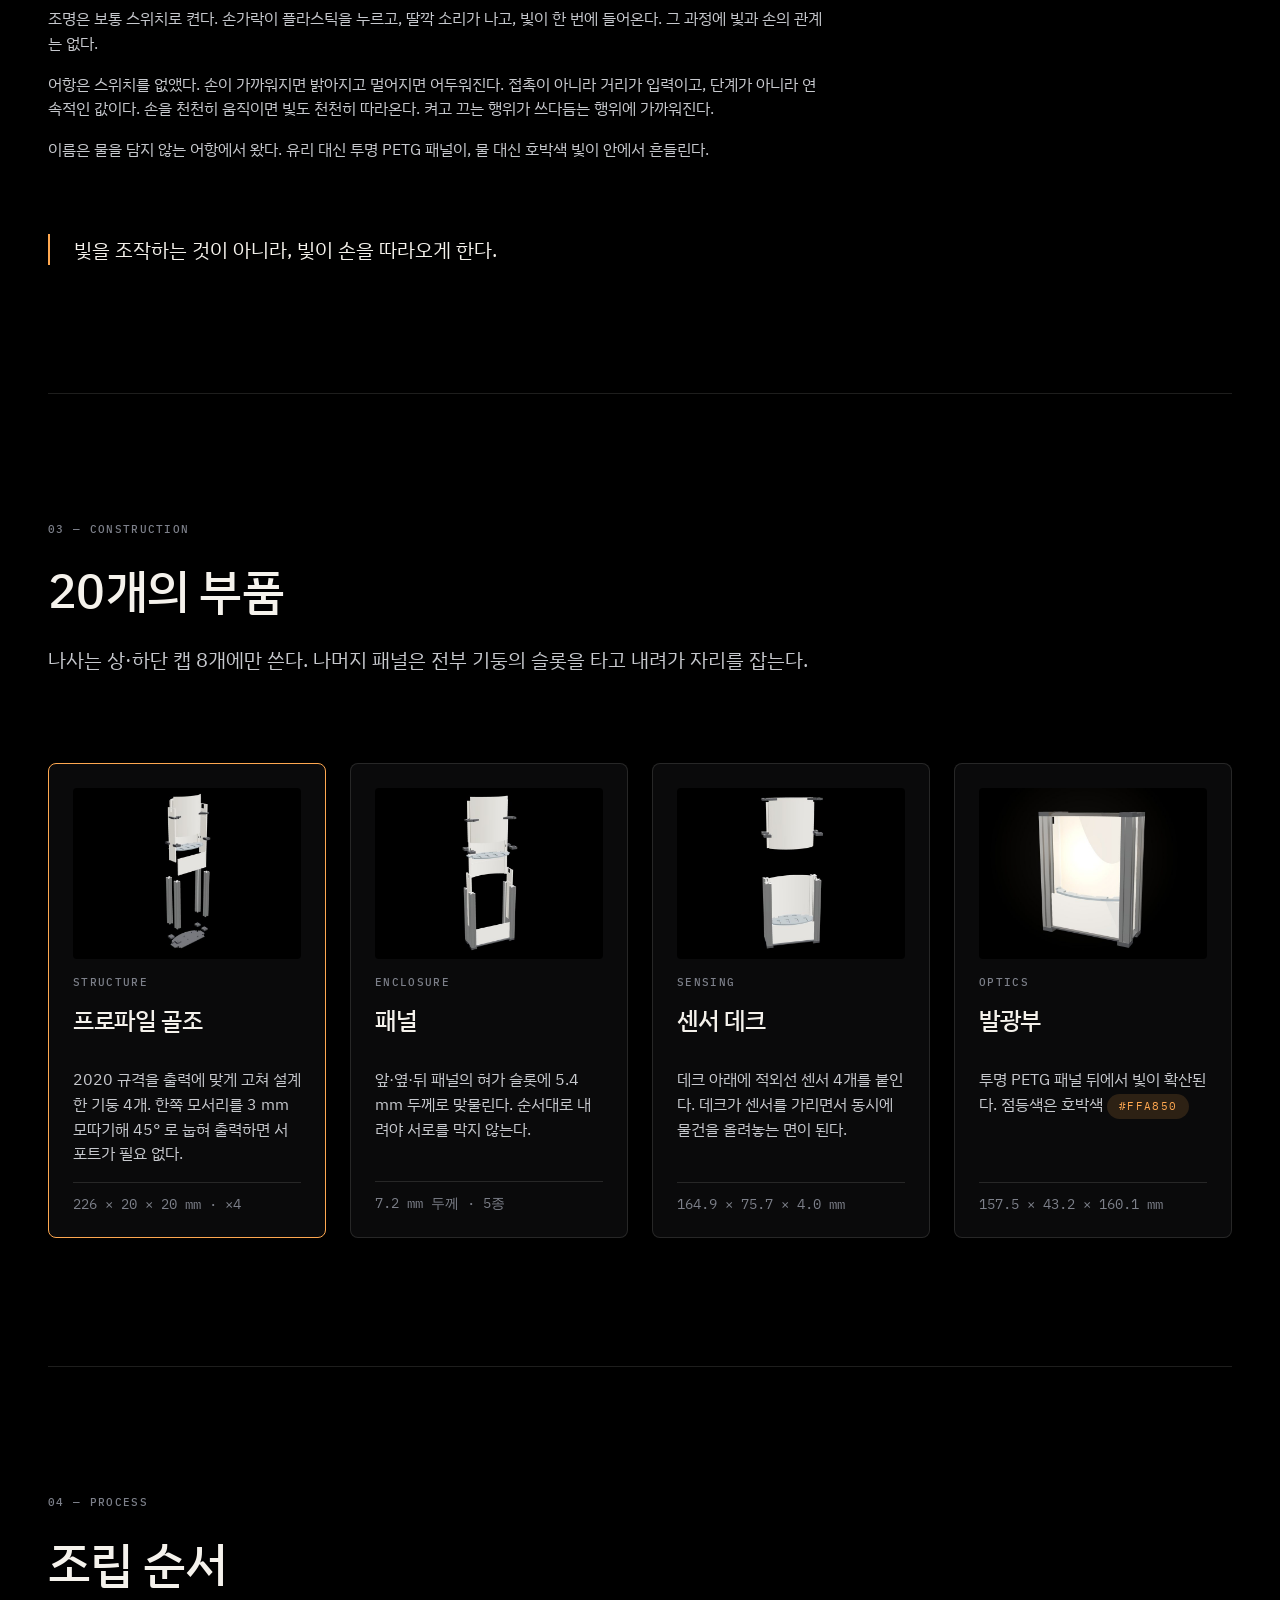
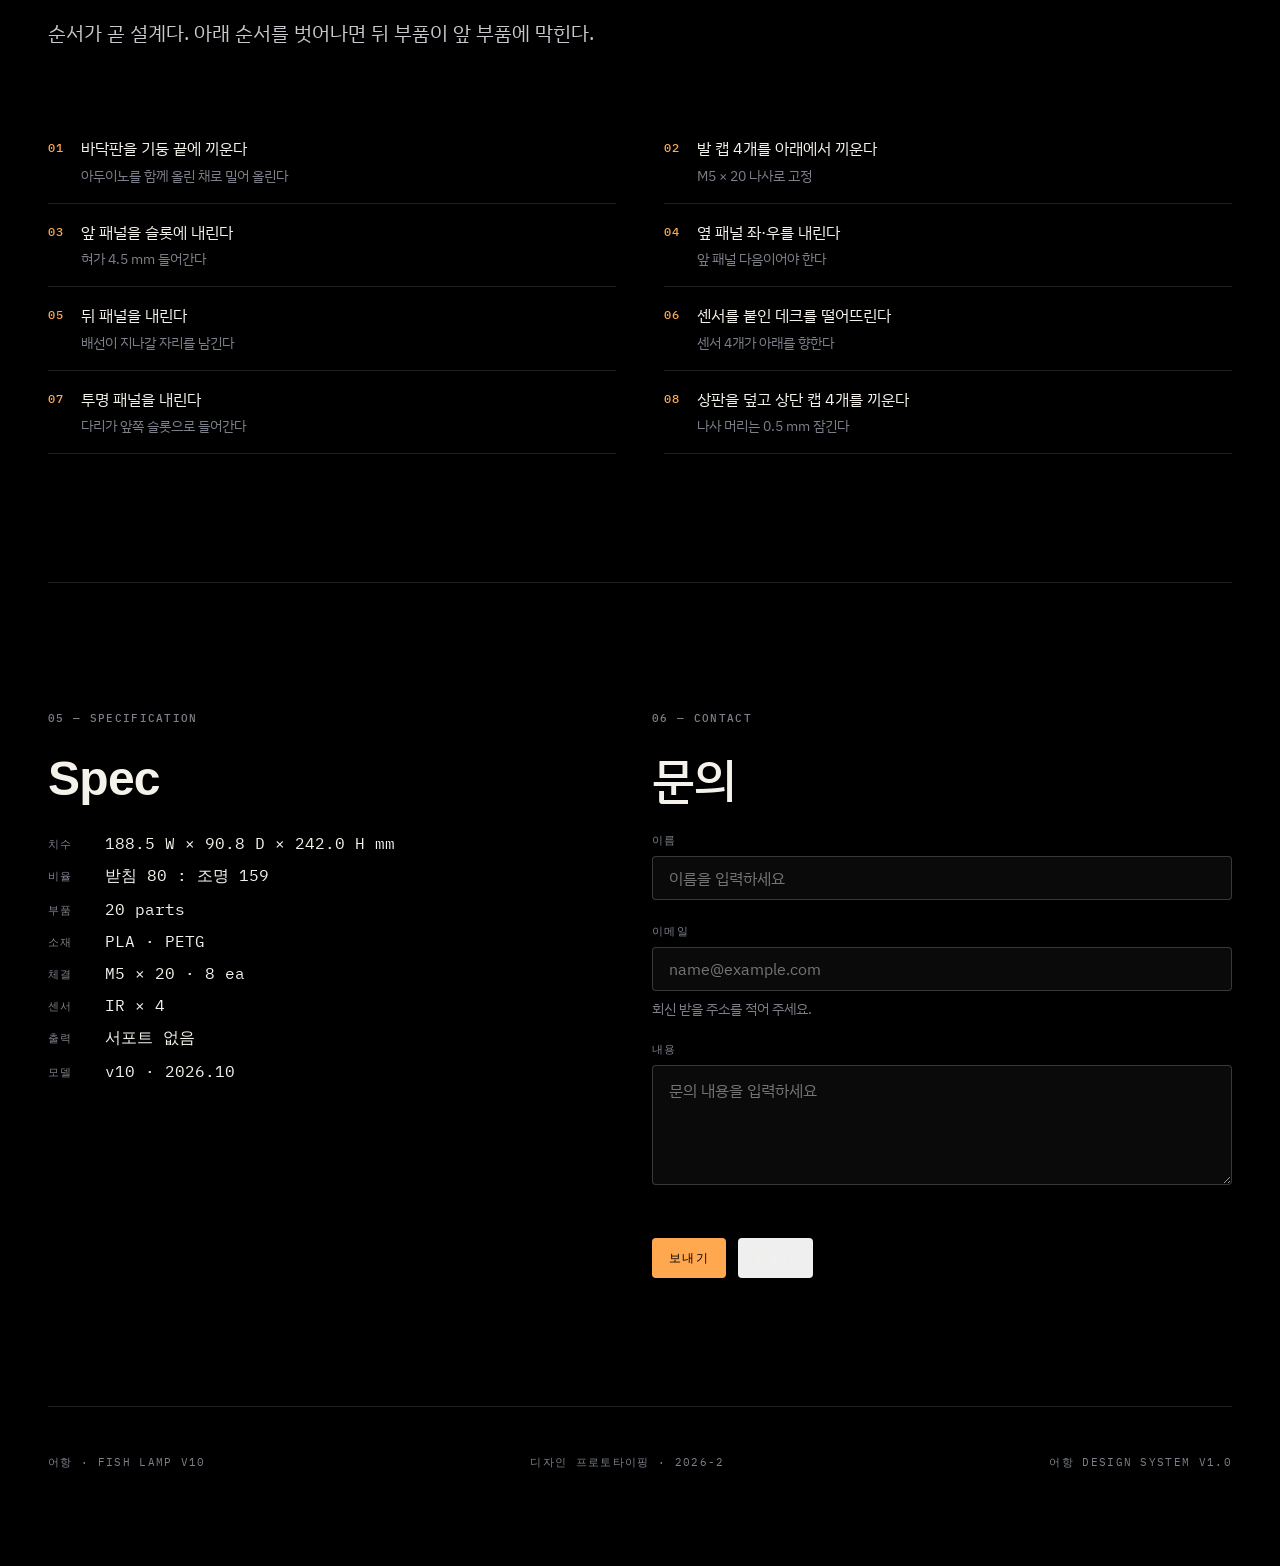
==== commit 2a07902e: "Add the 어항 product page and fix six design-system violations Six sections below the scroll scene -- " ====
--- a/public/lamp/index.html
+++ b/public/lamp/index.html
@@ -36,7 +36,18 @@
     --space-4: 16px; --space-5: 24px; --space-6: 32px; --space-7: 48px;
 
     /* radius / border */
-    --radius-none: 0px; --border-thick: 2px;
+    --radius-none: 0px; --radius-xs: 2px; --radius-sm: 4px;
+    --radius-md: 8px; --radius-lg: 12px; --radius-full: 999px;
+    --border-hairline-w: 1px; --border-thick: 2px;
+    --bg-hover-subtle:  rgba(245,242,236,0.06);
+    --bg-signal-subtle: rgba(255,168,80,0.14);
+    --layout-max: 1440px;
+
+    /* component 의미 단위 토큰 — tokens.json > component.* */
+    --btn-height-sm: 32px; --btn-height-md: 40px; --btn-height-lg: 48px;
+    --btn-height-touch: 44px;
+    --field-height: 44px; --field-textarea-min: 120px;
+    --card-media-ratio: 4 / 3;
 
     /* motion */
     --duration-base: 240ms; --duration-slow: 480ms;
@@ -116,7 +127,7 @@
   .fl-loading.done { opacity: 0; pointer-events: none; }
 
   /* breakpoint sm */
-  @media (max-width: 640px) {
+  @media (max-width: 768px) { /* md */
     .fl-bottom { flex-direction: column; align-items: flex-start; }
     .fl-dims { display: none; }
   }
@@ -124,6 +135,133 @@
   /* §2.5 — reduced motion */
   @media (prefers-reduced-motion: reduce) {
     .fl-hint, .fl-loading { transition: none; }
+  }
+
+  /* =====================================================================
+     제품 소개 — 어항 Design System v1.0 (design-system/tokens.json)
+     ===================================================================== */
+  :root{
+    --bg-surface:#0A0A0B; --bg-raised:#141416;
+    --fg-on-signal:#000000; --bg-signal-hover:#FFC27A; --bg-signal-press:#E08A33;
+    --border-default:rgba(245,242,236,.20); --border-strong:rgba(245,242,236,.40);
+    --glow-signal:0 0 32px rgba(255,168,80,.45);
+    --size-md:20px; --size-lg:24px; --size-xl:32px; --size-2xl:48px; --size-3xl:64px;
+    --space-8:64px; --space-9:96px; --space-10:128px;
+    --duration-fast:160ms;
+  }
+  .ds { max-width:var(--layout-max); margin:0 auto; padding:0 clamp(var(--space-4),4vw,var(--space-7)); }
+  .ds-grid { display:grid; grid-template-columns:repeat(12,1fr); gap:var(--space-5); }
+  .ds-section { padding:var(--space-10) 0; border-top:1px solid var(--border-hairline); }
+  .ds-section:first-of-type { border-top:0; }
+
+  .ds-label{ font-family:var(--font-mono); font-size:var(--size-3xs); font-weight:var(--weight-medium);
+             letter-spacing:var(--tracking-label); text-transform:uppercase; color:var(--fg-muted); }
+  .ds-h2{ font-size:var(--size-2xl); font-weight:var(--weight-medium);
+          letter-spacing:var(--tracking-heading); line-height:var(--leading-snug); margin-top:var(--space-5); }
+  .ds-h2.lat{ font-family:var(--font-display); font-weight:var(--weight-bold); }
+  .ds-h3{ font-size:var(--size-lg); font-weight:var(--weight-medium);
+          letter-spacing:var(--tracking-heading); line-height:var(--leading-snug); }
+  .ds-lead{ font-size:var(--size-md); line-height:var(--leading-normal); color:var(--fg-secondary);
+            margin-top:var(--space-5); }
+  .ds-body{ font-size:var(--size-sm); line-height:var(--leading-normal); color:var(--fg-secondary);
+            margin-top:var(--space-4); }
+  .col-8{ grid-column:span 8; } .col-6{ grid-column:span 6; }
+  .col-12{ grid-column:span 12; } .col-4{ grid-column:span 4; }
+
+  /* 버튼 §3.1 */
+  .ds-btns{ display:flex; flex-wrap:wrap; gap:var(--space-3); margin-top:var(--space-7); }
+  .ds-btn{ height:var(--btn-height-md); padding:0 var(--space-4); border-radius:var(--radius-sm);
+           display:inline-flex; align-items:center; gap:var(--space-2);
+           font-family:var(--font-mono); font-size:var(--size-2xs); font-weight:var(--weight-medium);
+           letter-spacing:var(--tracking-label); text-transform:uppercase; text-decoration:none;
+           border:1px solid transparent; cursor:pointer;
+           transition:background var(--duration-fast) var(--easing-standard),
+                      border-color var(--duration-fast) var(--easing-standard),
+                      color var(--duration-fast) var(--easing-standard); }
+  .ds-btn:focus-visible{ outline:2px solid var(--fg-signal); outline-offset:2px; }
+  .ds-btn--primary{ background:var(--bg-signal); color:var(--fg-on-signal); }
+  .ds-btn--primary:hover{ background:var(--bg-signal-hover); }
+  .ds-btn--primary:active{ background:var(--bg-signal-press); }
+  .ds-btn--secondary{ color:var(--fg-primary); border-color:var(--border-default); }
+  .ds-btn--secondary:hover{ background:var(--bg-hover-subtle); border-color:var(--border-strong); }
+  .ds-btn--utility{ color:var(--fg-muted); padding:0 var(--space-2); }
+  .ds-btn--utility:hover{ color:var(--fg-primary); }
+
+  /* 카드 §3.3 */
+  .ds-cards{ display:grid; grid-template-columns:repeat(4,1fr); gap:var(--space-5);
+             margin-top:var(--space-8); grid-column:span 12; }
+  .ds-card{ background:var(--bg-surface); border:1px solid var(--border-hairline);
+            border-radius:var(--radius-md); padding:var(--space-5);
+            display:flex; flex-direction:column; gap:var(--space-4);
+            transition:border-color var(--duration-fast) var(--easing-standard),
+                       box-shadow var(--duration-fast) var(--easing-standard); }
+  .ds-card:hover{ border-color:var(--fg-signal); box-shadow:var(--glow-signal); }
+  .ds-card--featured{ border-color:var(--fg-signal); }
+  .ds-card img{ width:100%; aspect-ratio:var(--card-media-ratio); object-fit:cover; display:block;
+                border-radius:var(--radius-sm); background:var(--bg-raised); }
+  .ds-card-meta{ font-family:var(--font-mono); font-size:var(--size-xs); color:var(--fg-muted);
+                 border-top:1px solid var(--border-hairline); padding-top:var(--space-3); margin-top:auto; }
+  .ds-tag{ display:inline-block; font-family:var(--font-mono); font-size:var(--size-3xs);
+           letter-spacing:var(--tracking-label); text-transform:uppercase;
+           padding:var(--space-1) var(--space-3); border-radius:var(--radius-full);
+           background:var(--bg-signal-subtle); color:var(--fg-signal); }
+
+  /* 공정 */
+  .ds-steps{ grid-column:span 12; margin-top:var(--space-7); display:grid;
+             grid-template-columns:repeat(2,1fr); gap:0 var(--space-7); }
+  .ds-step{ display:grid; grid-template-columns:auto 1fr; gap:var(--space-4);
+            padding:var(--space-4) 0; border-bottom:1px solid var(--border-hairline); }
+  .ds-step-n{ font-family:var(--font-mono); font-size:var(--size-2xs); font-weight:var(--weight-medium);
+              letter-spacing:var(--tracking-label); color:var(--fg-signal); padding-top:4px; }
+  .ds-step-t{ font-size:var(--size-sm); line-height:var(--leading-normal); }
+  .ds-step-d{ font-size:var(--size-xs); line-height:var(--leading-normal); color:var(--fg-muted); margin-top:var(--space-1); }
+
+  /* 제원 */
+  .ds-dl{ display:grid; grid-template-columns:auto 1fr; gap:var(--space-3) var(--space-6);
+          margin-top:var(--space-5); }
+  .ds-dl dt{ font-family:var(--font-mono); font-size:var(--size-3xs); font-weight:var(--weight-medium);
+             letter-spacing:var(--tracking-label); text-transform:uppercase; color:var(--fg-muted); padding-top:var(--space-1); }
+  .ds-dl dd{ font-family:var(--font-mono); font-size:var(--size-sm); color:var(--fg-primary); }
+
+  /* 폼 §3.2 */
+  .ds-field{ margin-top:var(--space-5); }
+  .ds-field label{ display:block; font-family:var(--font-mono); font-size:var(--size-3xs);
+                   font-weight:var(--weight-medium); letter-spacing:var(--tracking-label);
+                   text-transform:uppercase; color:var(--fg-muted); margin-bottom:var(--space-2); }
+  .ds-field input, .ds-field textarea{
+    width:100%; background:var(--bg-surface); color:var(--fg-primary);
+    border:1px solid var(--border-default); border-radius:var(--radius-sm);
+    padding:12px 16px; font-family:var(--font-text); font-size:var(--size-sm);
+    line-height:var(--leading-normal); outline:none;
+    transition:border-color var(--duration-fast) var(--easing-standard); }
+  .ds-field input{ height:var(--field-height); }
+  .ds-field textarea{ min-height:var(--field-textarea-min); resize:vertical; }
+  .ds-field input:hover, .ds-field textarea:hover{ border-color:var(--border-strong); }
+  .ds-field input:focus, .ds-field textarea:focus{
+    border-color:var(--fg-signal);
+    box-shadow:0 0 0 var(--border-hairline-w) var(--fg-signal); }
+  .ds-field .ds-help{ font-size:var(--size-xs); color:var(--fg-muted); margin-top:var(--space-2); }
+
+  .ds-quote{ grid-column:span 8; margin-top:var(--space-7); padding-left:var(--space-5);
+             border-left:2px solid var(--fg-signal); font-size:var(--size-md);
+             line-height:var(--leading-normal); color:var(--fg-primary); }
+
+  .ds-foot{ border-top:1px solid var(--border-hairline); padding:var(--space-7) 0 var(--space-9);
+            display:flex; justify-content:space-between; gap:var(--space-5); flex-wrap:wrap;
+            font-family:var(--font-mono); font-size:var(--size-3xs);
+            letter-spacing:var(--tracking-label); text-transform:uppercase; color:var(--fg-muted); }
+
+  @media (max-width:1024px){ /* lg */
+    .ds-cards{ grid-template-columns:repeat(2,1fr); }
+    .col-6{ grid-column:span 12; } .col-8{ grid-column:span 12; }
+    .ds-quote{ grid-column:span 12; }
+  }
+  @media (max-width:768px){ /* md */
+    .ds-btn{ height:var(--btn-height-touch); }   /* §4.1 터치 대상 최소 44px */
+    .ds-cards{ grid-template-columns:1fr; }
+    .ds-steps{ grid-template-columns:1fr; }
+    .ds-section{ padding:var(--space-8) 0; }
+    .ds-h2{ font-size:var(--size-xl); }
   }
 </style>
 </head>
@@ -505,5 +643,164 @@
 requestAnimationFrame(frame);
 })();
 </script>
+
+<main class="ds">
+
+  <section class="ds-section ds-grid">
+    <div class="col-8">
+      <div class="ds-label">01 — Product</div>
+      <h2 class="ds-h2">어항</h2>
+      <p class="ds-lead">손의 움직임에 따라 반응하는 인터랙티브 오브제 조명.
+        알루미늄 프로파일 구조를 PLA로 직접 출력해 세우고, 데크 아래 적외선 센서가 읽은
+        손의 접근을 빛의 세기로 바꾼다. 빛의 움직임을 멍하니 감상해 보세요.</p>
+    </div>
+    <div class="col-12 ds-btns">
+      <a class="ds-btn ds-btn--primary" href="#process">조립 과정 보기</a>
+      <a class="ds-btn ds-btn--secondary" href="#spec">제원 보기</a>
+      <a class="ds-btn ds-btn--utility" href="https://github.com/kareroux/26-2DESIGN_PROTOTYPING" target="_blank" rel="noopener">GitHub ↗</a>
+    </div>
+  </section>
+
+  <section class="ds-section ds-grid">
+    <div class="col-8">
+      <div class="ds-label">02 — Concept</div>
+      <h2 class="ds-h2">시각 외 감각</h2>
+      <p class="ds-body">조명은 보통 스위치로 켠다. 손가락이 플라스틱을 누르고, 딸깍 소리가 나고,
+        빛이 한 번에 들어온다. 그 과정에 빛과 손의 관계는 없다.</p>
+      <p class="ds-body">어항은 스위치를 없앴다. 손이 가까워지면 밝아지고 멀어지면 어두워진다.
+        접촉이 아니라 거리가 입력이고, 단계가 아니라 연속적인 값이다. 손을 천천히 움직이면
+        빛도 천천히 따라온다. 켜고 끄는 행위가 쓰다듬는 행위에 가까워진다.</p>
+      <p class="ds-body">이름은 물을 담지 않는 어항에서 왔다. 유리 대신 투명 PETG 패널이,
+        물 대신 호박색 빛이 안에서 흔들린다.</p>
+    </div>
+    <blockquote class="ds-quote">빛을 조작하는 것이 아니라,
+      빛이 손을 따라오게 한다.</blockquote>
+  </section>
+
+  <section class="ds-section ds-grid">
+    <div class="col-8">
+      <div class="ds-label">03 — Construction</div>
+      <h2 class="ds-h2">20개의 부품</h2>
+      <p class="ds-lead">나사는 상·하단 캡 8개에만 쓴다. 나머지 패널은 전부 기둥의 슬롯을
+        타고 내려가 자리를 잡는다.</p>
+    </div>
+    <div class="ds-cards">
+      <article class="ds-card ds-card--featured">
+        <img src="media/structure.jpg" alt="프로파일 골조 4개가 세워진 상태">
+        <div class="ds-label">Structure</div>
+        <h3 class="ds-h3">프로파일 골조</h3>
+        <p class="ds-body">2020 규격을 출력에 맞게 고쳐 설계한 기둥 4개.
+          한쪽 모서리를 3 mm 모따기해 45° 로 눕혀 출력하면 서포트가 필요 없다.</p>
+        <div class="ds-card-meta">226 × 20 × 20 mm · ×4</div>
+      </article>
+      <article class="ds-card">
+        <img src="media/enclosure.jpg" alt="앞·옆·뒤 패널이 슬롯을 타고 내려오는 상태">
+        <div class="ds-label">Enclosure</div>
+        <h3 class="ds-h3">패널</h3>
+        <p class="ds-body">앞·옆·뒤 패널의 혀가 슬롯에 5.4 mm 두께로 맞물린다.
+          순서대로 내려야 서로를 막지 않는다.</p>
+        <div class="ds-card-meta">7.2 mm 두께 · 5종</div>
+      </article>
+      <article class="ds-card">
+        <img src="media/sensing.jpg" alt="센서 데크가 내려앉는 상태">
+        <div class="ds-label">Sensing</div>
+        <h3 class="ds-h3">센서 데크</h3>
+        <p class="ds-body">데크 아래에 적외선 센서 4개를 붙인다.
+          데크가 센서를 가리면서 동시에 물건을 올려놓는 면이 된다.</p>
+        <div class="ds-card-meta">164.9 × 75.7 × 4.0 mm</div>
+      </article>
+      <article class="ds-card">
+        <img src="media/optics.jpg" alt="발광부가 점등된 상태">
+        <div class="ds-label">Optics</div>
+        <h3 class="ds-h3">발광부</h3>
+        <p class="ds-body">투명 PETG 패널 뒤에서 빛이 확산된다.
+          점등색은 호박색 <span class="ds-tag">#FFA850</span></p>
+        <div class="ds-card-meta">157.5 × 43.2 × 160.1 mm</div>
+      </article>
+    </div>
+  </section>
+
+  <section class="ds-section ds-grid" id="process">
+    <div class="col-8">
+      <div class="ds-label">04 — Process</div>
+      <h2 class="ds-h2">조립 순서</h2>
+      <p class="ds-lead">순서가 곧 설계다. 아래 순서를 벗어나면 뒤 부품이 앞 부품에 막힌다.</p>
+    </div>
+    <div class="ds-steps">
+      <div class="ds-step"><div class="ds-step-n">01</div><div>
+        <div class="ds-step-t">바닥판을 기둥 끝에 끼운다</div>
+        <div class="ds-step-d">아두이노를 함께 올린 채로 밀어 올린다</div></div></div>
+      <div class="ds-step"><div class="ds-step-n">02</div><div>
+        <div class="ds-step-t">발 캡 4개를 아래에서 끼운다</div>
+        <div class="ds-step-d">M5 × 20 나사로 고정</div></div></div>
+      <div class="ds-step"><div class="ds-step-n">03</div><div>
+        <div class="ds-step-t">앞 패널을 슬롯에 내린다</div>
+        <div class="ds-step-d">혀가 4.5 mm 들어간다</div></div></div>
+      <div class="ds-step"><div class="ds-step-n">04</div><div>
+        <div class="ds-step-t">옆 패널 좌·우를 내린다</div>
+        <div class="ds-step-d">앞 패널 다음이어야 한다</div></div></div>
+      <div class="ds-step"><div class="ds-step-n">05</div><div>
+        <div class="ds-step-t">뒤 패널을 내린다</div>
+        <div class="ds-step-d">배선이 지나갈 자리를 남긴다</div></div></div>
+      <div class="ds-step"><div class="ds-step-n">06</div><div>
+        <div class="ds-step-t">센서를 붙인 데크를 떨어뜨린다</div>
+        <div class="ds-step-d">센서 4개가 아래를 향한다</div></div></div>
+      <div class="ds-step"><div class="ds-step-n">07</div><div>
+        <div class="ds-step-t">투명 패널을 내린다</div>
+        <div class="ds-step-d">다리가 앞쪽 슬롯으로 들어간다</div></div></div>
+      <div class="ds-step"><div class="ds-step-n">08</div><div>
+        <div class="ds-step-t">상판을 덮고 상단 캡 4개를 끼운다</div>
+        <div class="ds-step-d">나사 머리는 0.5 mm 잠긴다</div></div></div>
+    </div>
+  </section>
+
+  <section class="ds-section ds-grid" id="spec">
+    <div class="col-6">
+      <div class="ds-label">05 — Specification</div>
+      <h2 class="ds-h2 lat">Spec</h2>
+      <dl class="ds-dl">
+        <dt>치수</dt><dd>188.5 W × 90.8 D × 242.0 H mm</dd>
+        <dt>비율</dt><dd>받침 80 : 조명 159</dd>
+        <dt>부품</dt><dd>20 parts</dd>
+        <dt>소재</dt><dd>PLA · PETG</dd>
+        <dt>체결</dt><dd>M5 × 20 · 8 ea</dd>
+        <dt>센서</dt><dd>IR × 4</dd>
+        <dt>출력</dt><dd>서포트 없음</dd>
+        <dt>모델</dt><dd>v10 · 2026.10</dd>
+      </dl>
+    </div>
+    <div class="col-6">
+      <div class="ds-label">06 — Contact</div>
+      <h2 class="ds-h2">문의</h2>
+      <form onsubmit="return false">
+        <div class="ds-field">
+          <label for="ds-n">이름</label>
+          <input id="ds-n" type="text" placeholder="이름을 입력하세요">
+        </div>
+        <div class="ds-field">
+          <label for="ds-e">이메일</label>
+          <input id="ds-e" type="email" placeholder="name@example.com">
+          <div class="ds-help">회신 받을 주소를 적어 주세요.</div>
+        </div>
+        <div class="ds-field">
+          <label for="ds-m">내용</label>
+          <textarea id="ds-m" placeholder="문의 내용을 입력하세요"></textarea>
+        </div>
+        <div class="ds-btns">
+          <button class="ds-btn ds-btn--primary" type="submit">보내기</button>
+          <button class="ds-btn ds-btn--secondary" type="reset">지우기</button>
+        </div>
+      </form>
+    </div>
+  </section>
+
+  <footer class="ds-foot">
+    <div>어항 · Fish Lamp v10</div>
+    <div>디자인 프로토타이핑 · 2026-2</div>
+    <div>어항 Design System v1.0</div>
+  </footer>
+
+</main>
+
 </body>
 </html>
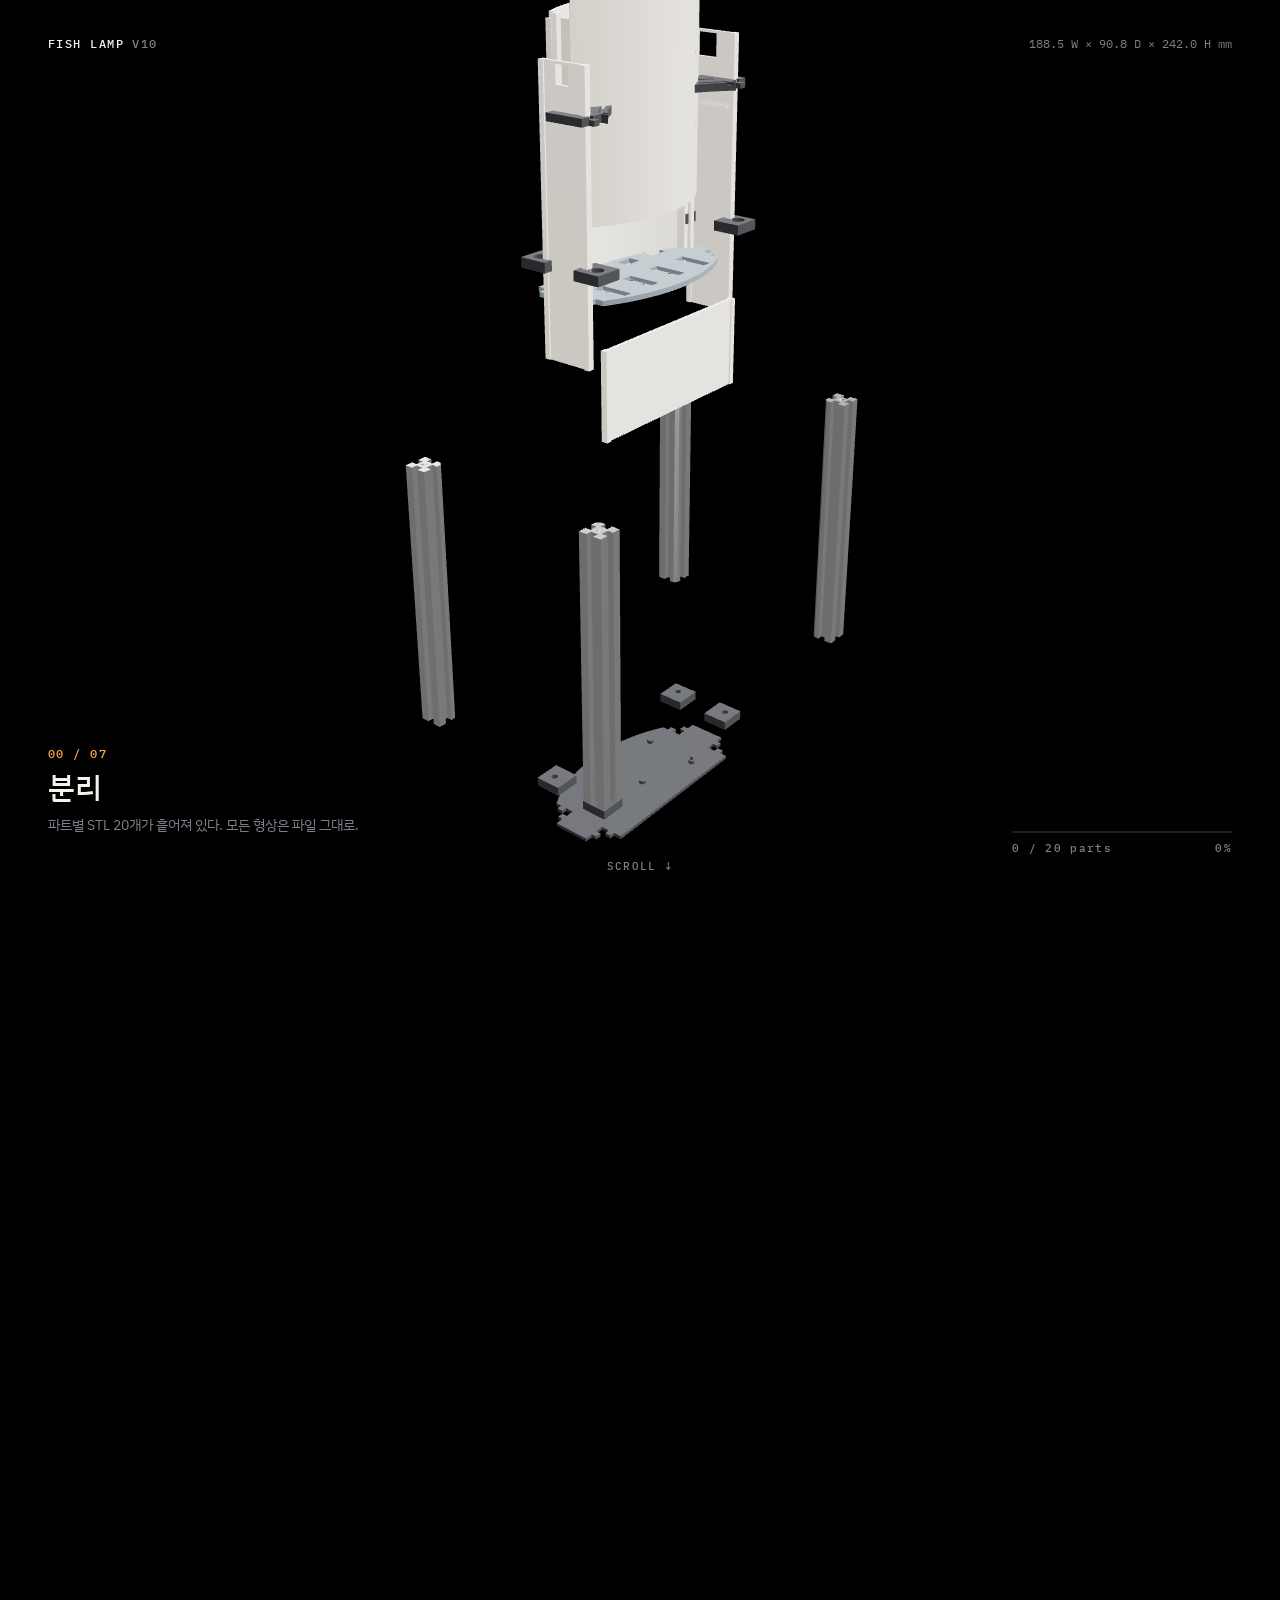
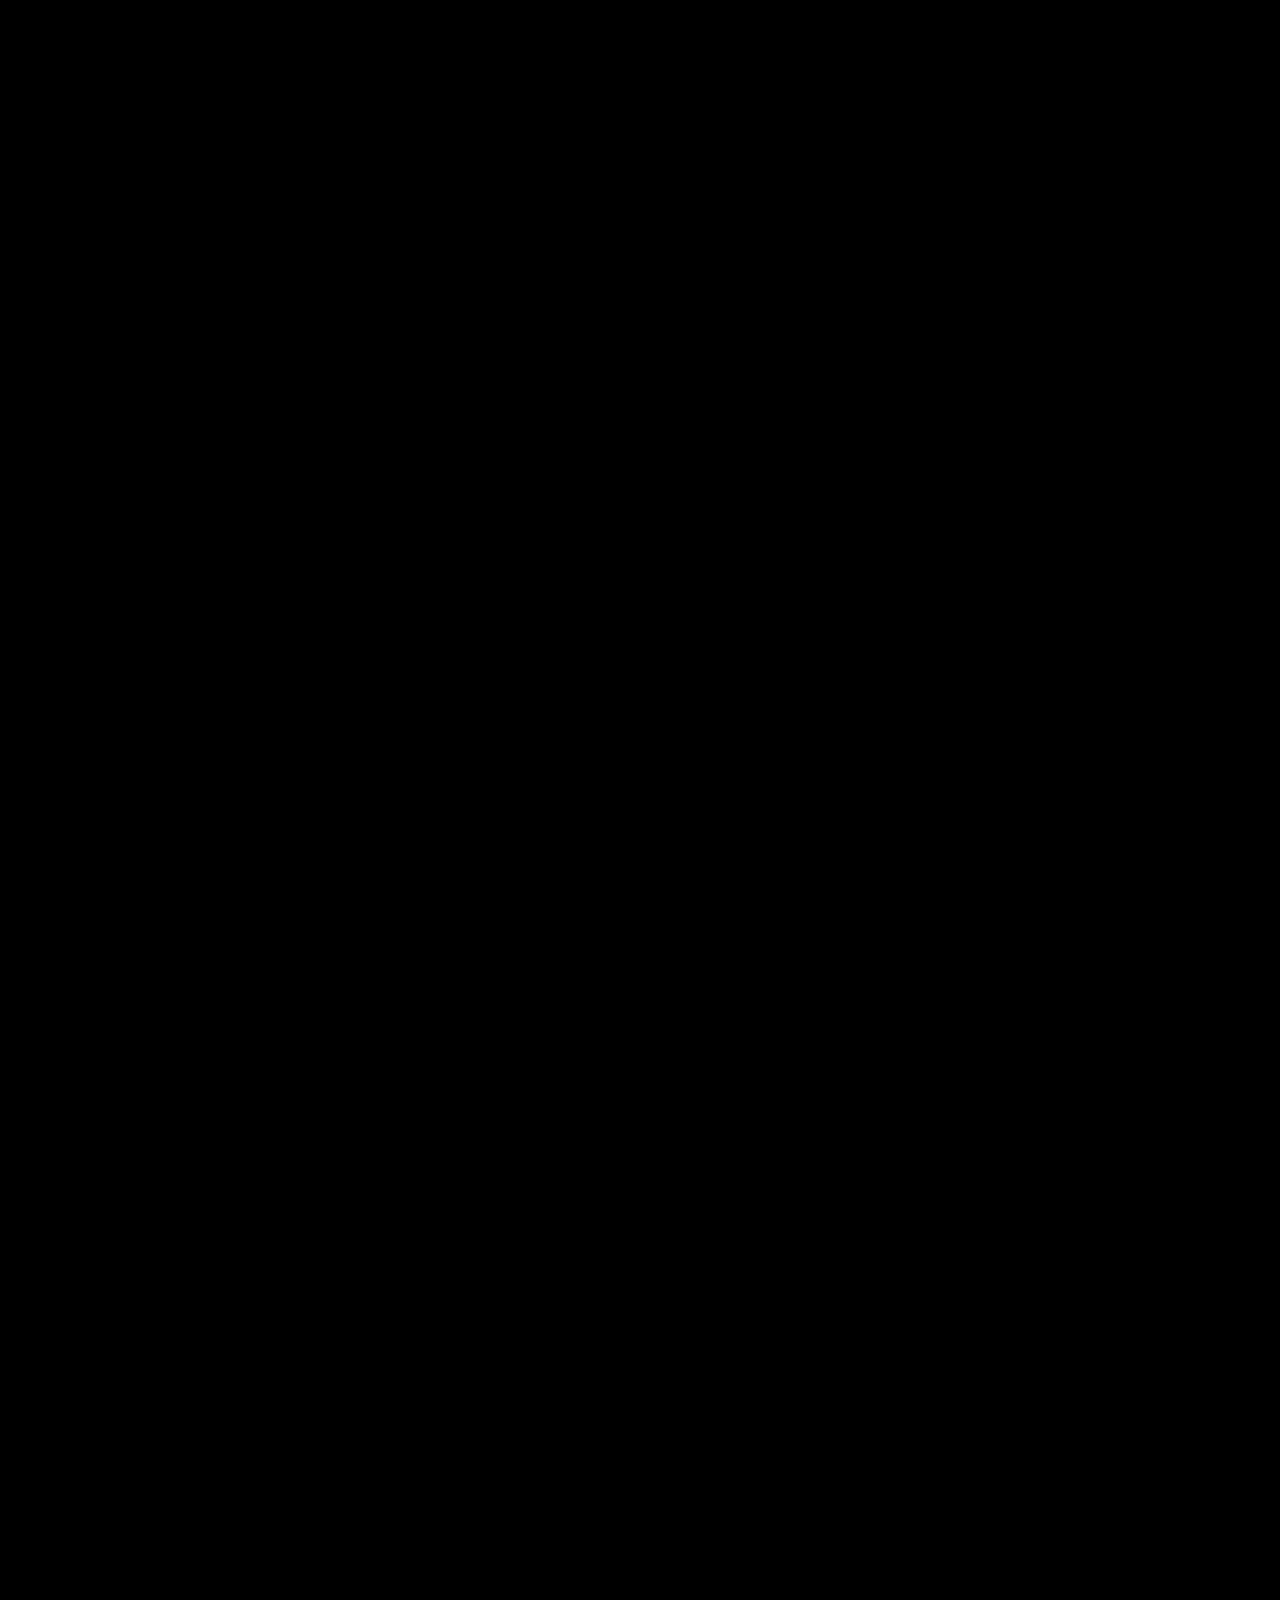
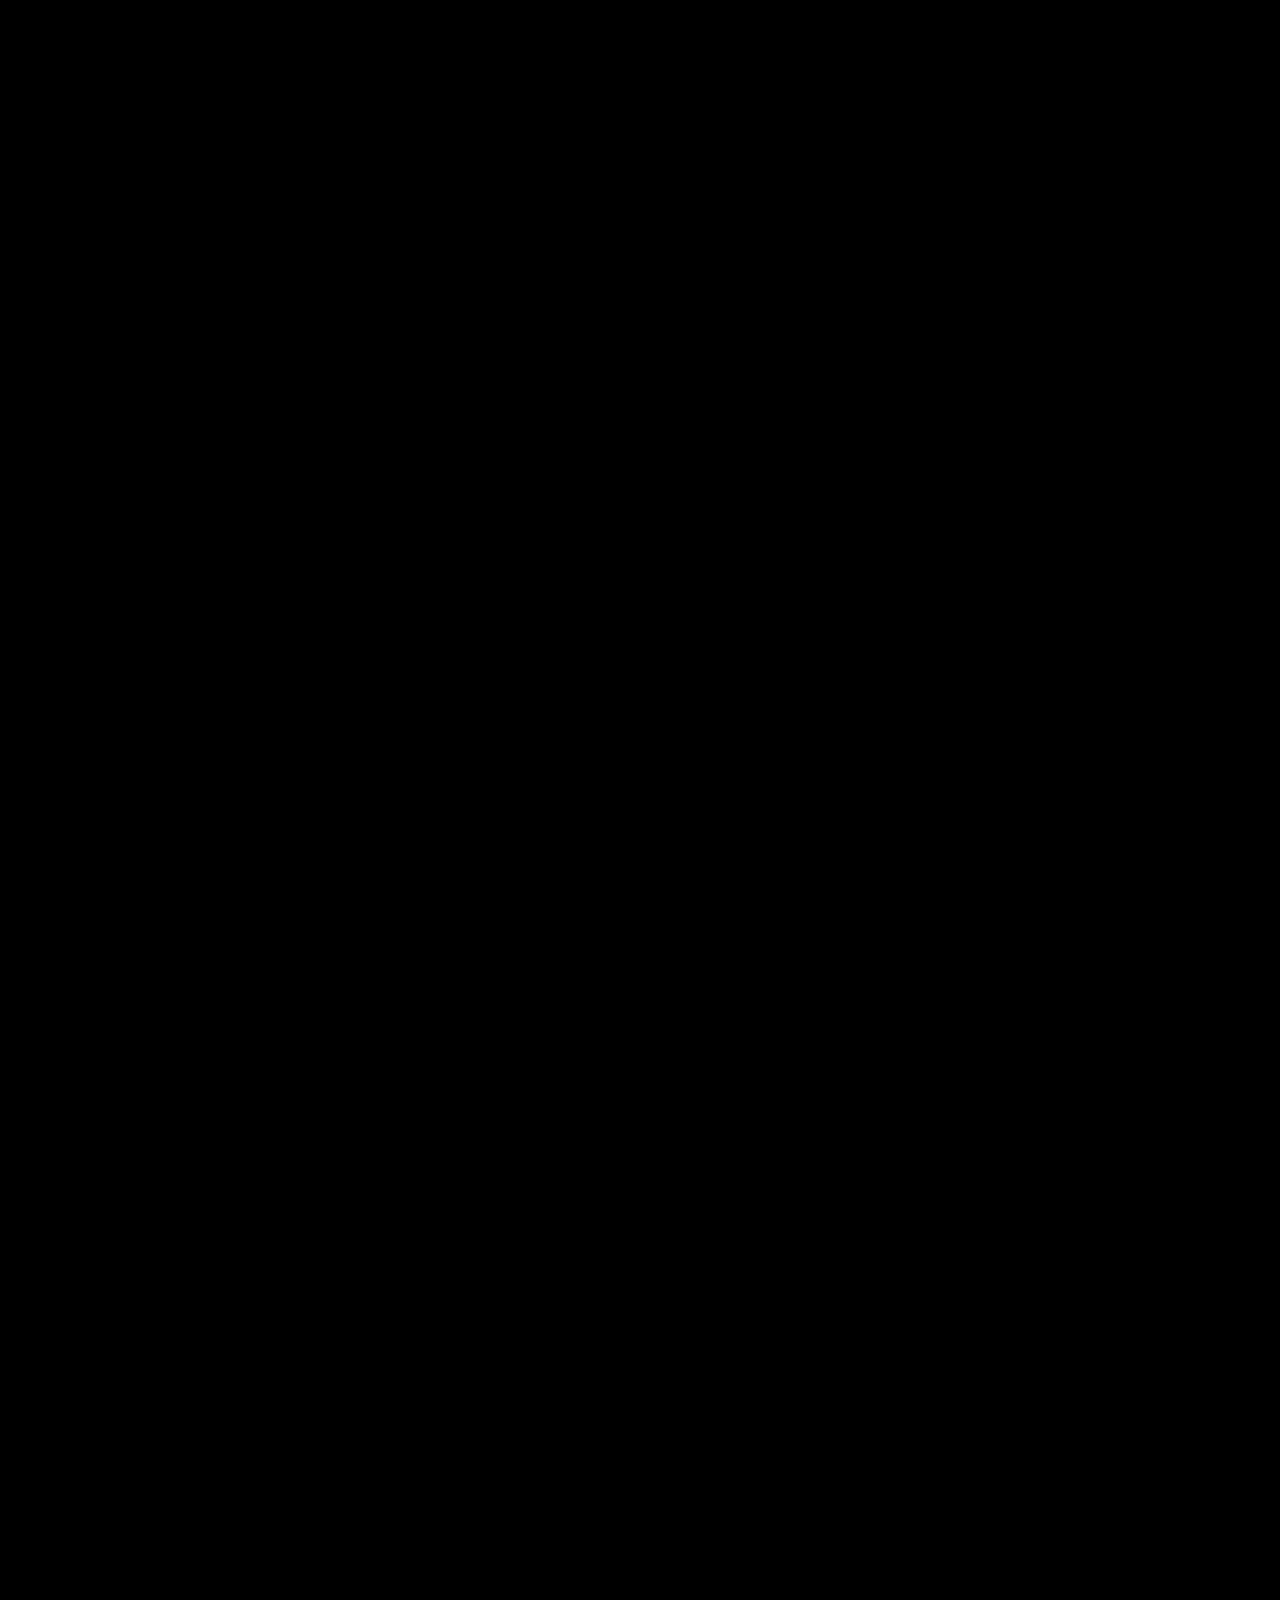
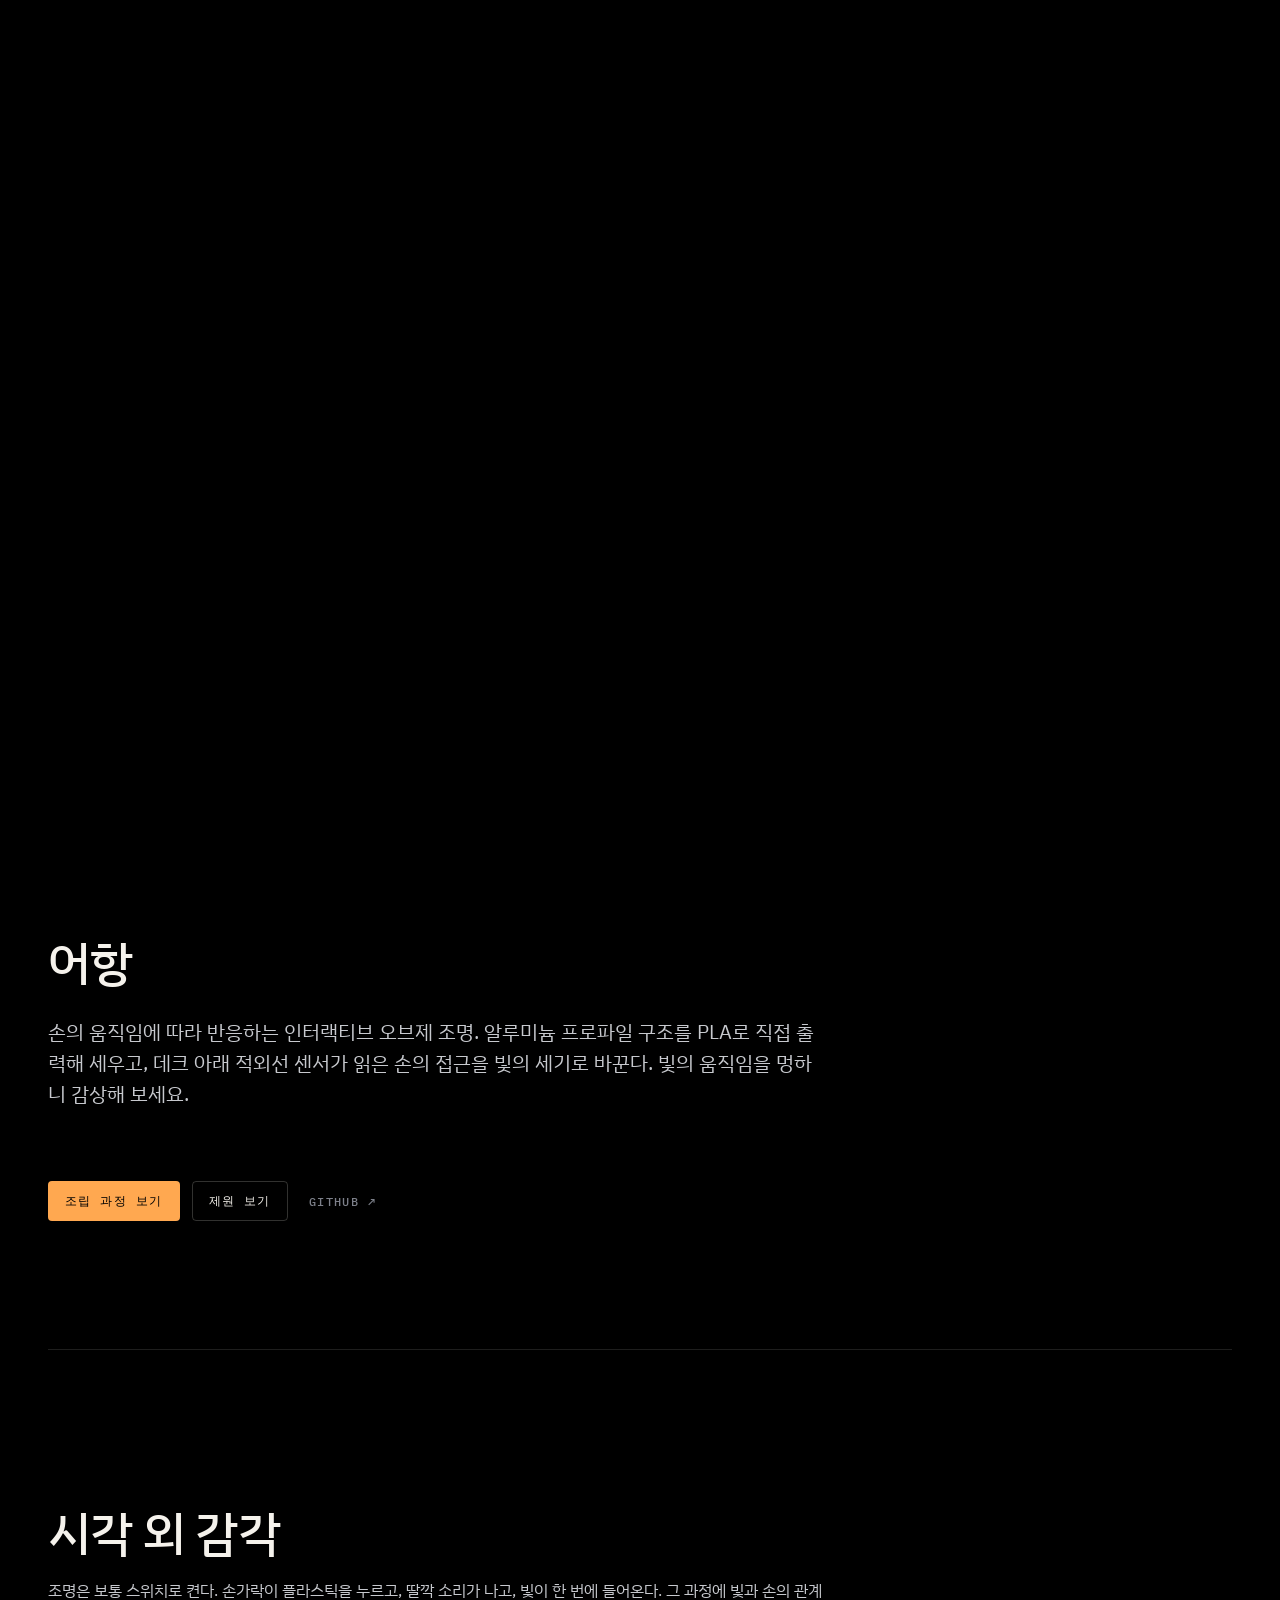
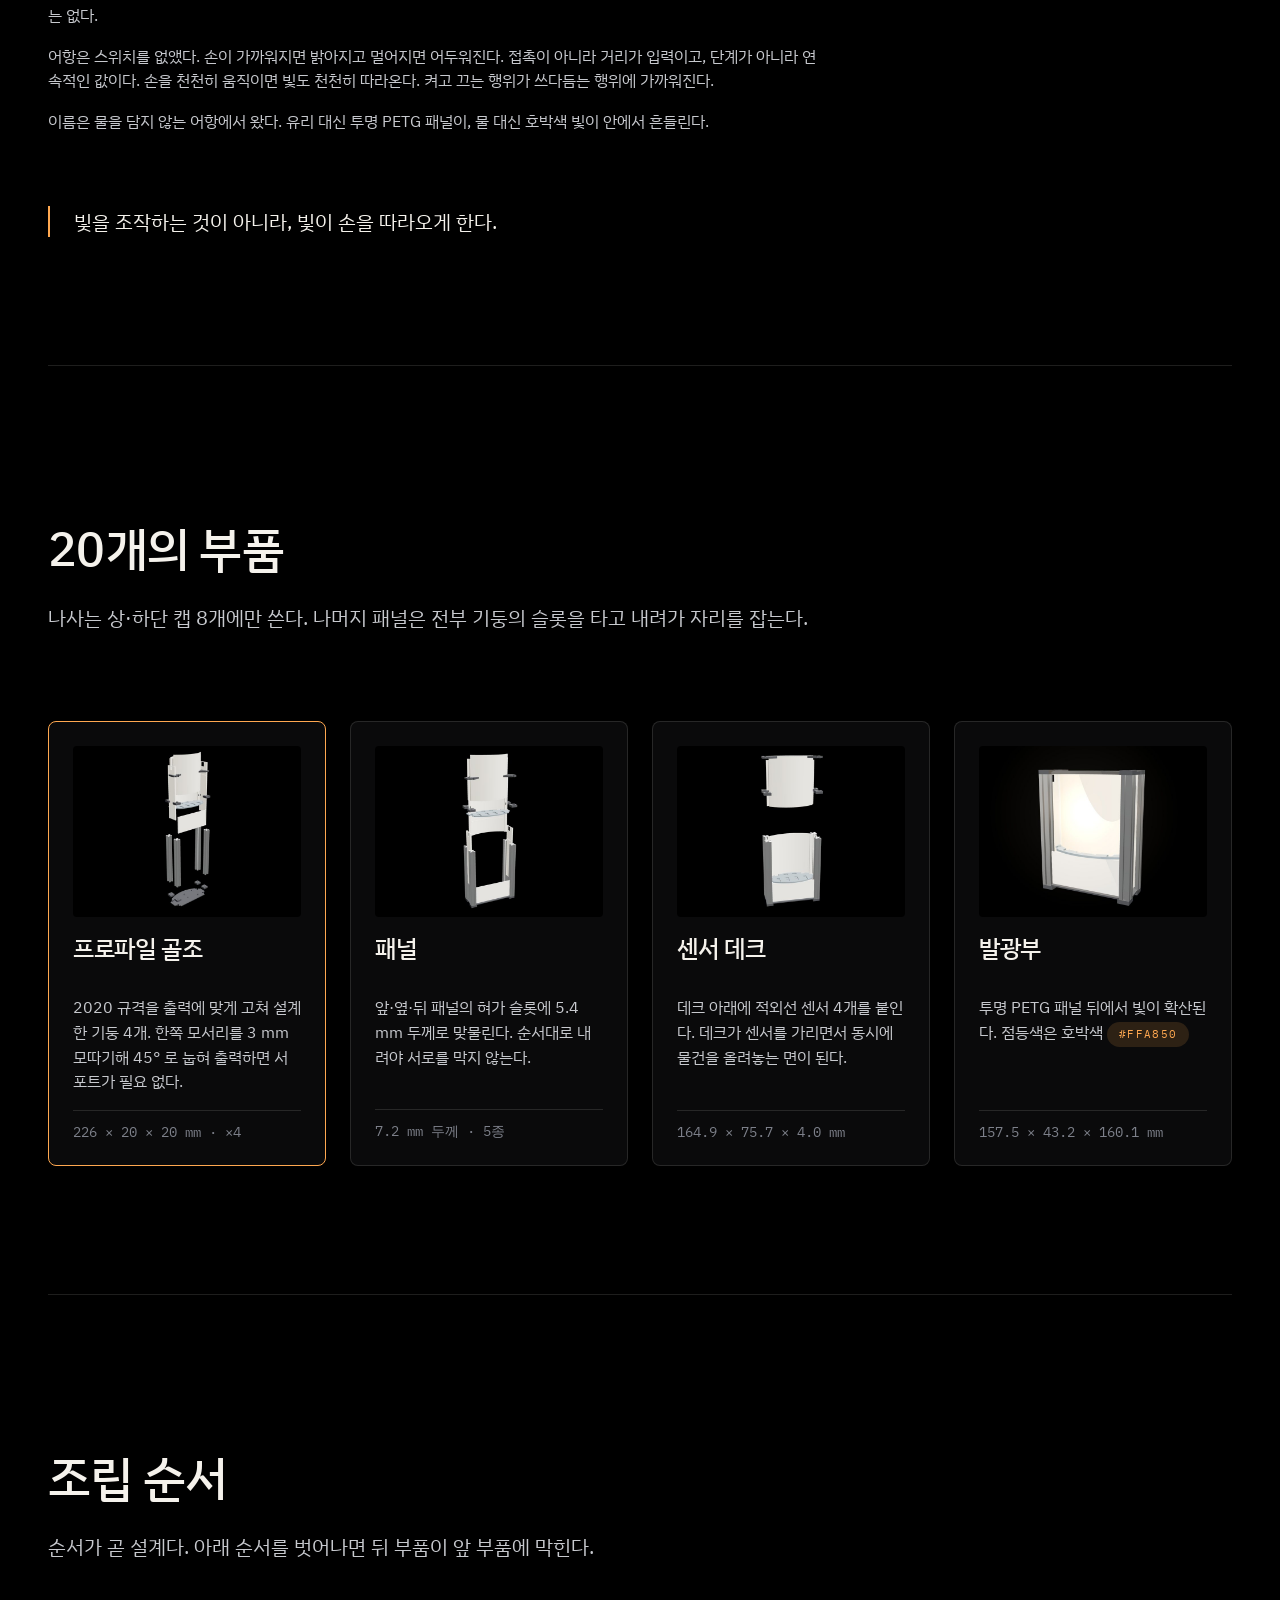
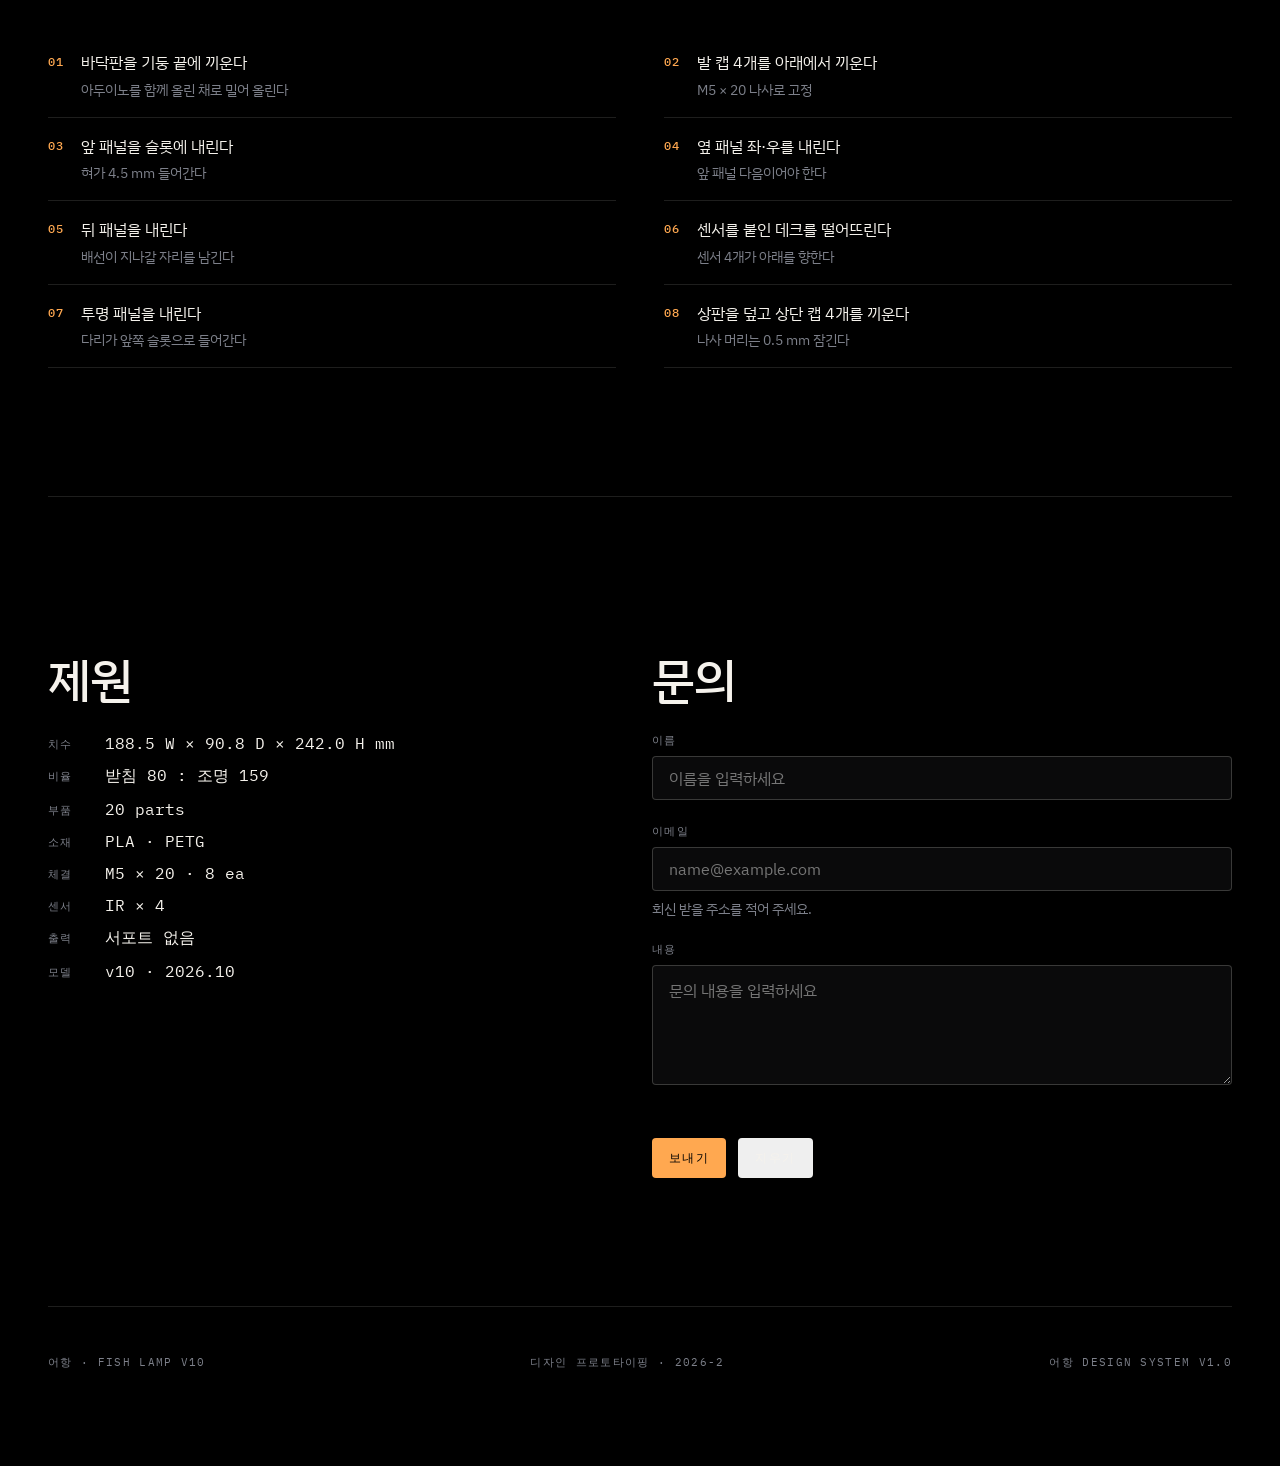
==== commit 23092628: "Remove the decorative section labels 시각 규칙 4 of the course Guidelines bans headings that repeat what" ====
--- a/public/lamp/index.html
+++ b/public/lamp/index.html
@@ -154,11 +154,8 @@
   .ds-section { padding:var(--space-10) 0; border-top:1px solid var(--border-hairline); }
   .ds-section:first-of-type { border-top:0; }
 
-  .ds-label{ font-family:var(--font-mono); font-size:var(--size-3xs); font-weight:var(--weight-medium);
-             letter-spacing:var(--tracking-label); text-transform:uppercase; color:var(--fg-muted); }
   .ds-h2{ font-size:var(--size-2xl); font-weight:var(--weight-medium);
           letter-spacing:var(--tracking-heading); line-height:var(--leading-snug); margin-top:var(--space-5); }
-  .ds-h2.lat{ font-family:var(--font-display); font-weight:var(--weight-bold); }
   .ds-h3{ font-size:var(--size-lg); font-weight:var(--weight-medium);
           letter-spacing:var(--tracking-heading); line-height:var(--leading-snug); }
   .ds-lead{ font-size:var(--size-md); line-height:var(--leading-normal); color:var(--fg-secondary);
@@ -648,7 +645,6 @@
 
   <section class="ds-section ds-grid">
     <div class="col-8">
-      <div class="ds-label">01 — Product</div>
       <h2 class="ds-h2">어항</h2>
       <p class="ds-lead">손의 움직임에 따라 반응하는 인터랙티브 오브제 조명.
         알루미늄 프로파일 구조를 PLA로 직접 출력해 세우고, 데크 아래 적외선 센서가 읽은
@@ -663,7 +659,6 @@
 
   <section class="ds-section ds-grid">
     <div class="col-8">
-      <div class="ds-label">02 — Concept</div>
       <h2 class="ds-h2">시각 외 감각</h2>
       <p class="ds-body">조명은 보통 스위치로 켠다. 손가락이 플라스틱을 누르고, 딸깍 소리가 나고,
         빛이 한 번에 들어온다. 그 과정에 빛과 손의 관계는 없다.</p>
@@ -679,7 +674,6 @@
 
   <section class="ds-section ds-grid">
     <div class="col-8">
-      <div class="ds-label">03 — Construction</div>
       <h2 class="ds-h2">20개의 부품</h2>
       <p class="ds-lead">나사는 상·하단 캡 8개에만 쓴다. 나머지 패널은 전부 기둥의 슬롯을
         타고 내려가 자리를 잡는다.</p>
@@ -687,32 +681,28 @@
     <div class="ds-cards">
       <article class="ds-card ds-card--featured">
         <img src="media/structure.jpg" alt="프로파일 골조 4개가 세워진 상태">
-        <div class="ds-label">Structure</div>
-        <h3 class="ds-h3">프로파일 골조</h3>
+          <h3 class="ds-h3">프로파일 골조</h3>
         <p class="ds-body">2020 규격을 출력에 맞게 고쳐 설계한 기둥 4개.
           한쪽 모서리를 3 mm 모따기해 45° 로 눕혀 출력하면 서포트가 필요 없다.</p>
         <div class="ds-card-meta">226 × 20 × 20 mm · ×4</div>
       </article>
       <article class="ds-card">
         <img src="media/enclosure.jpg" alt="앞·옆·뒤 패널이 슬롯을 타고 내려오는 상태">
-        <div class="ds-label">Enclosure</div>
-        <h3 class="ds-h3">패널</h3>
+          <h3 class="ds-h3">패널</h3>
         <p class="ds-body">앞·옆·뒤 패널의 혀가 슬롯에 5.4 mm 두께로 맞물린다.
           순서대로 내려야 서로를 막지 않는다.</p>
         <div class="ds-card-meta">7.2 mm 두께 · 5종</div>
       </article>
       <article class="ds-card">
         <img src="media/sensing.jpg" alt="센서 데크가 내려앉는 상태">
-        <div class="ds-label">Sensing</div>
-        <h3 class="ds-h3">센서 데크</h3>
+          <h3 class="ds-h3">센서 데크</h3>
         <p class="ds-body">데크 아래에 적외선 센서 4개를 붙인다.
           데크가 센서를 가리면서 동시에 물건을 올려놓는 면이 된다.</p>
         <div class="ds-card-meta">164.9 × 75.7 × 4.0 mm</div>
       </article>
       <article class="ds-card">
         <img src="media/optics.jpg" alt="발광부가 점등된 상태">
-        <div class="ds-label">Optics</div>
-        <h3 class="ds-h3">발광부</h3>
+          <h3 class="ds-h3">발광부</h3>
         <p class="ds-body">투명 PETG 패널 뒤에서 빛이 확산된다.
           점등색은 호박색 <span class="ds-tag">#FFA850</span></p>
         <div class="ds-card-meta">157.5 × 43.2 × 160.1 mm</div>
@@ -722,7 +712,6 @@
 
   <section class="ds-section ds-grid" id="process">
     <div class="col-8">
-      <div class="ds-label">04 — Process</div>
       <h2 class="ds-h2">조립 순서</h2>
       <p class="ds-lead">순서가 곧 설계다. 아래 순서를 벗어나면 뒤 부품이 앞 부품에 막힌다.</p>
     </div>
@@ -756,8 +745,7 @@
 
   <section class="ds-section ds-grid" id="spec">
     <div class="col-6">
-      <div class="ds-label">05 — Specification</div>
-      <h2 class="ds-h2 lat">Spec</h2>
+      <h2 class="ds-h2">제원</h2>
       <dl class="ds-dl">
         <dt>치수</dt><dd>188.5 W × 90.8 D × 242.0 H mm</dd>
         <dt>비율</dt><dd>받침 80 : 조명 159</dd>
@@ -770,7 +758,6 @@
       </dl>
     </div>
     <div class="col-6">
-      <div class="ds-label">06 — Contact</div>
       <h2 class="ds-h2">문의</h2>
       <form onsubmit="return false">
         <div class="ds-field">
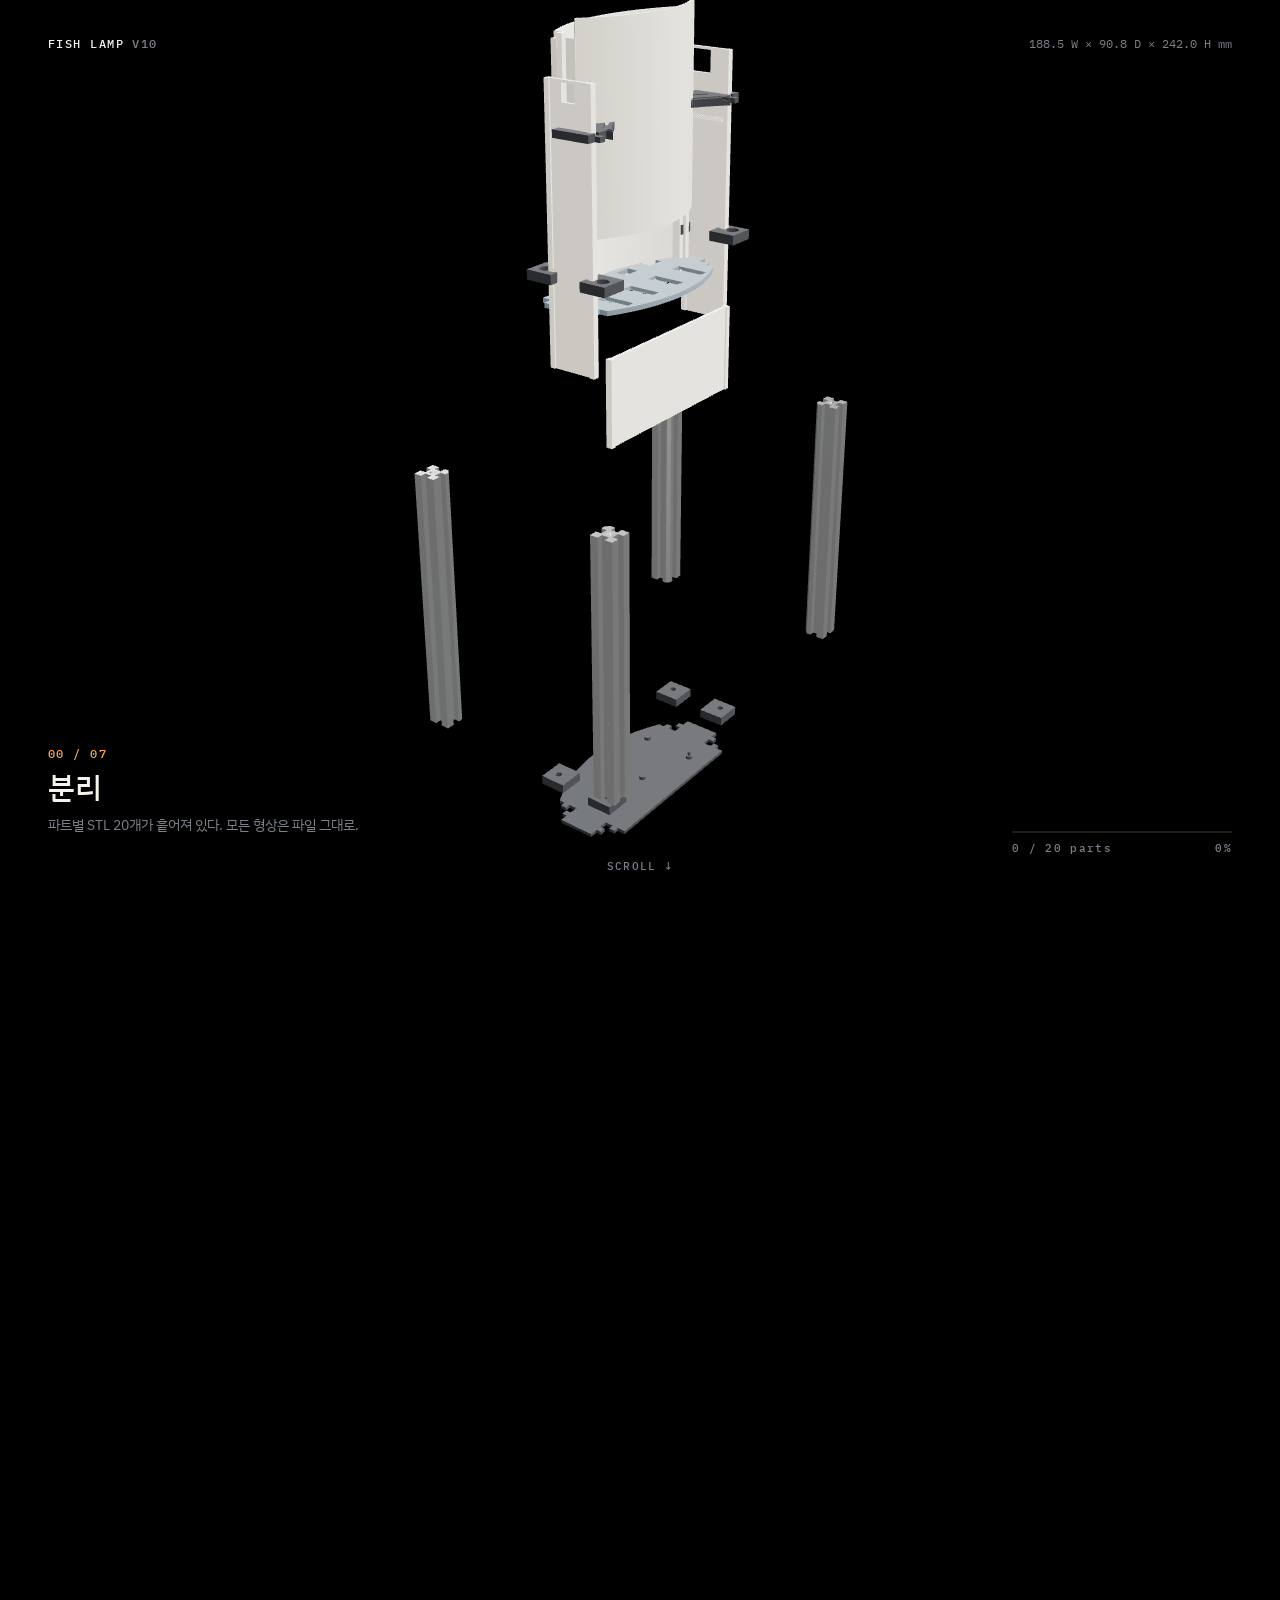
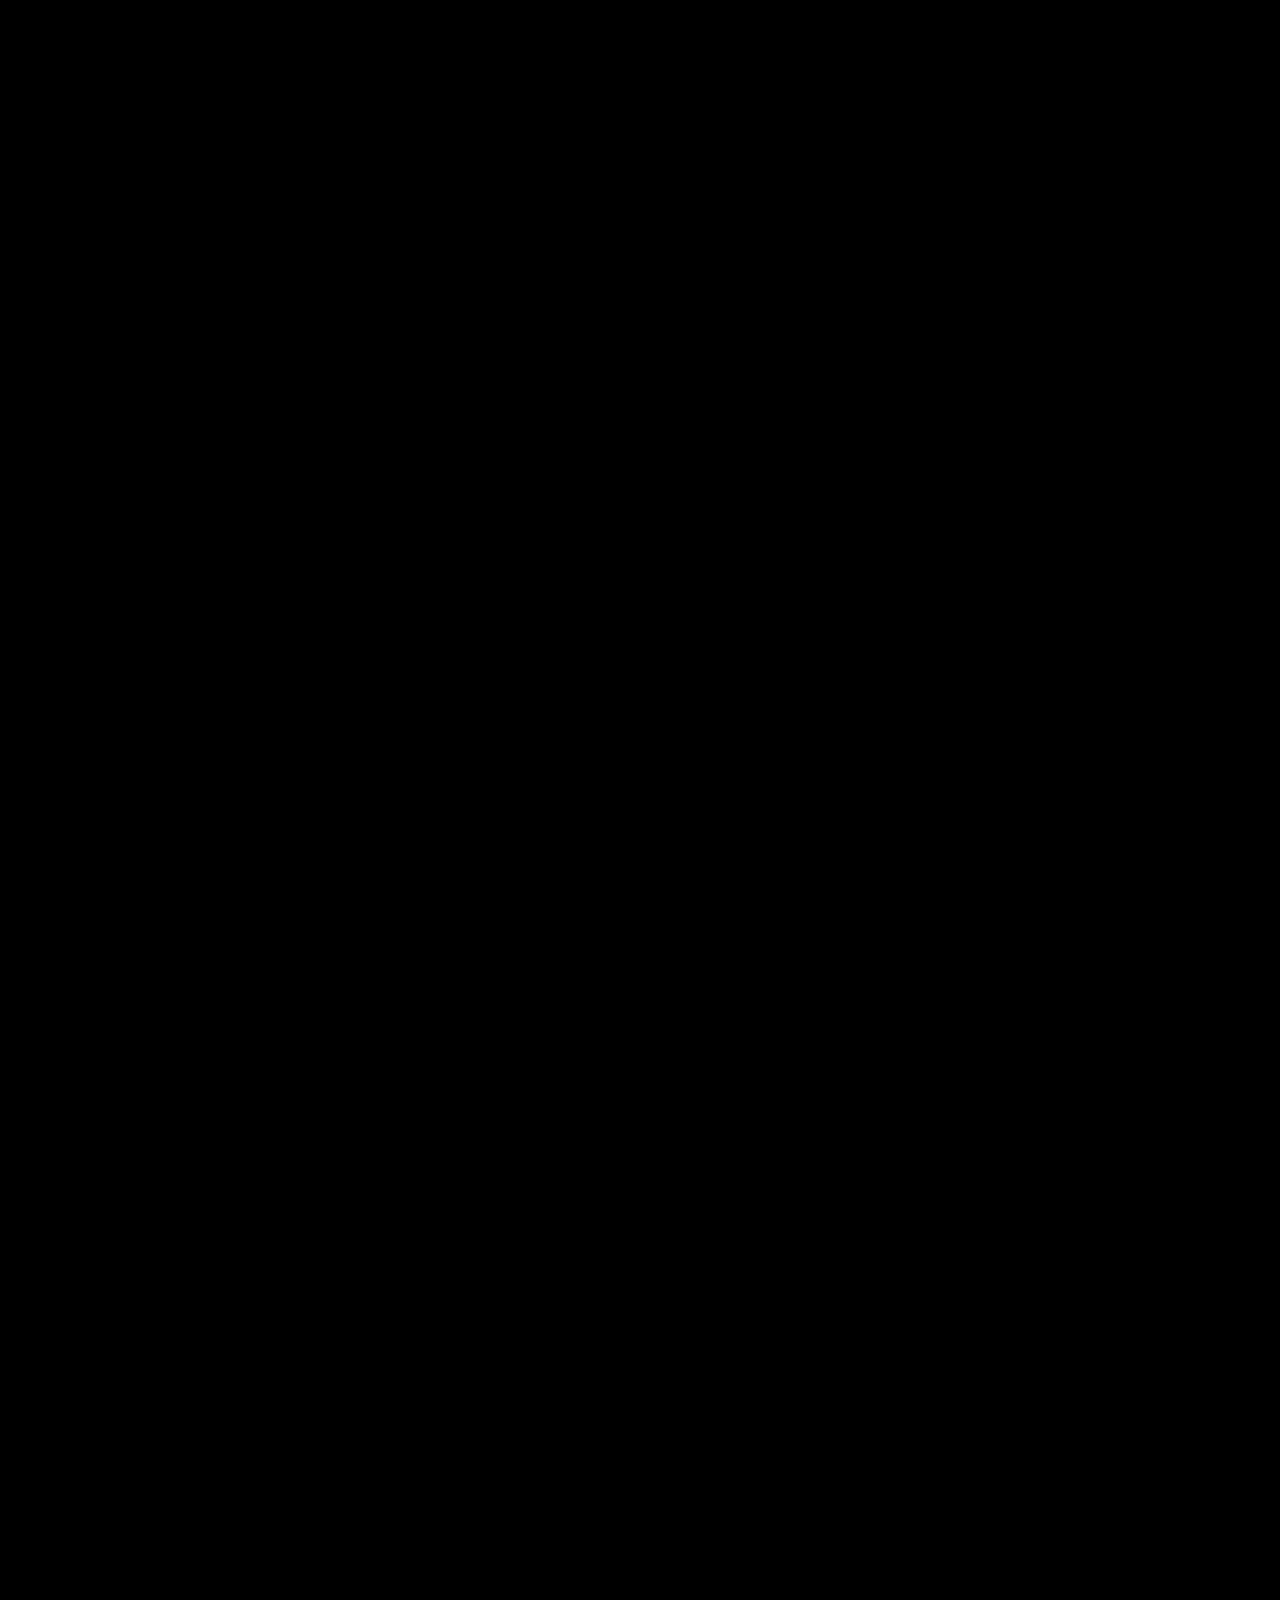
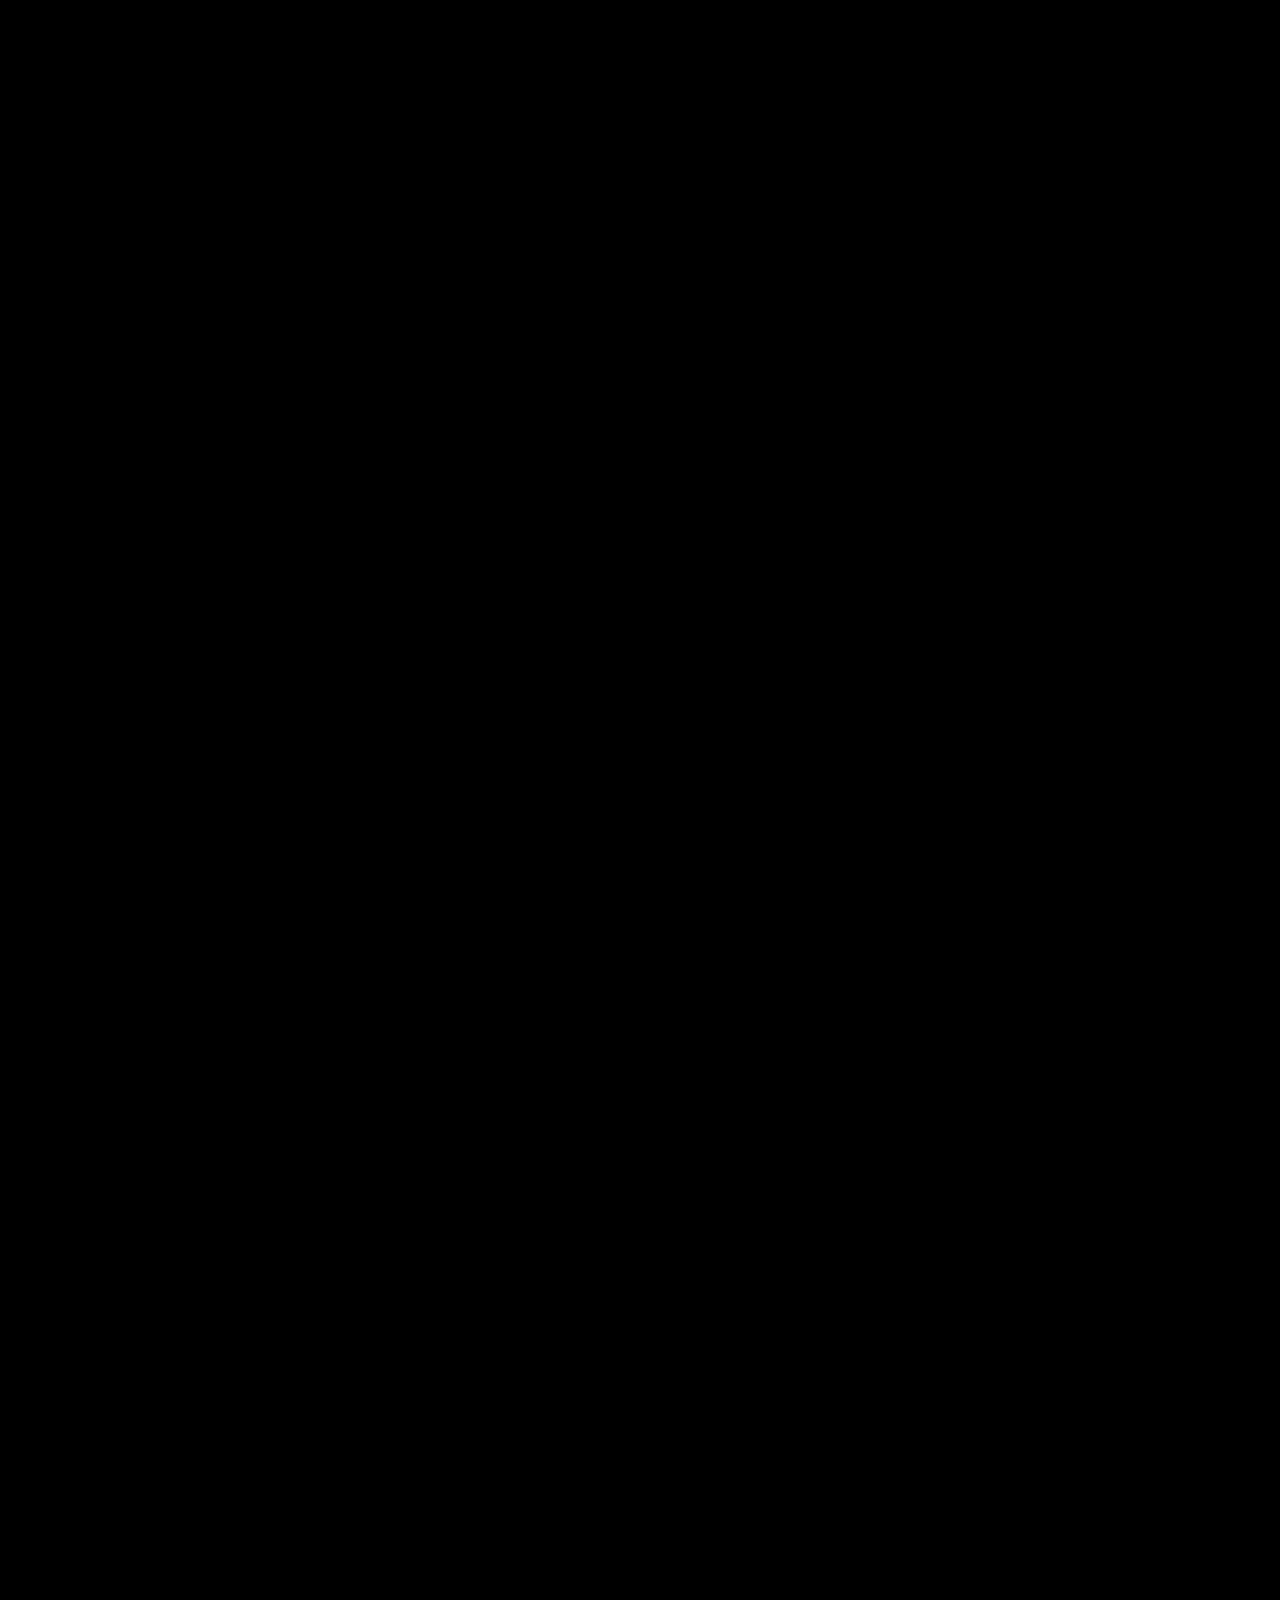
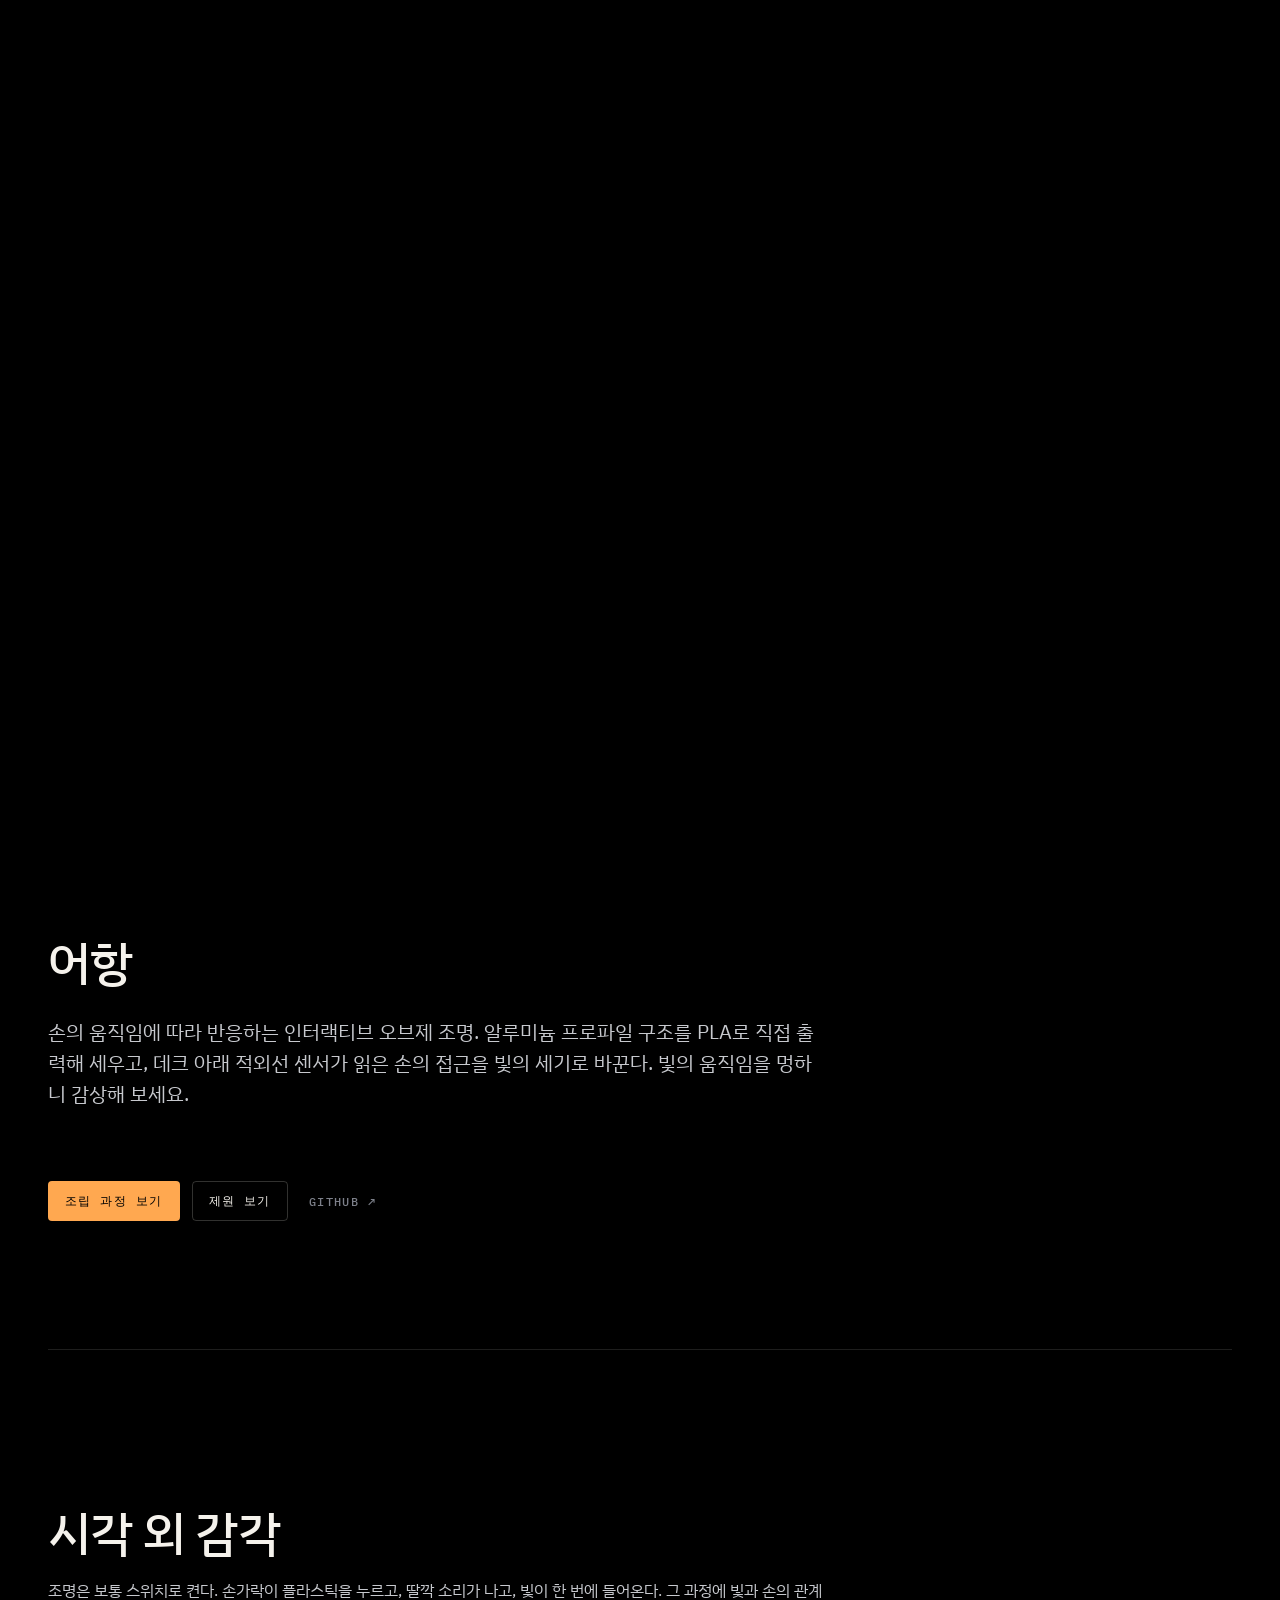
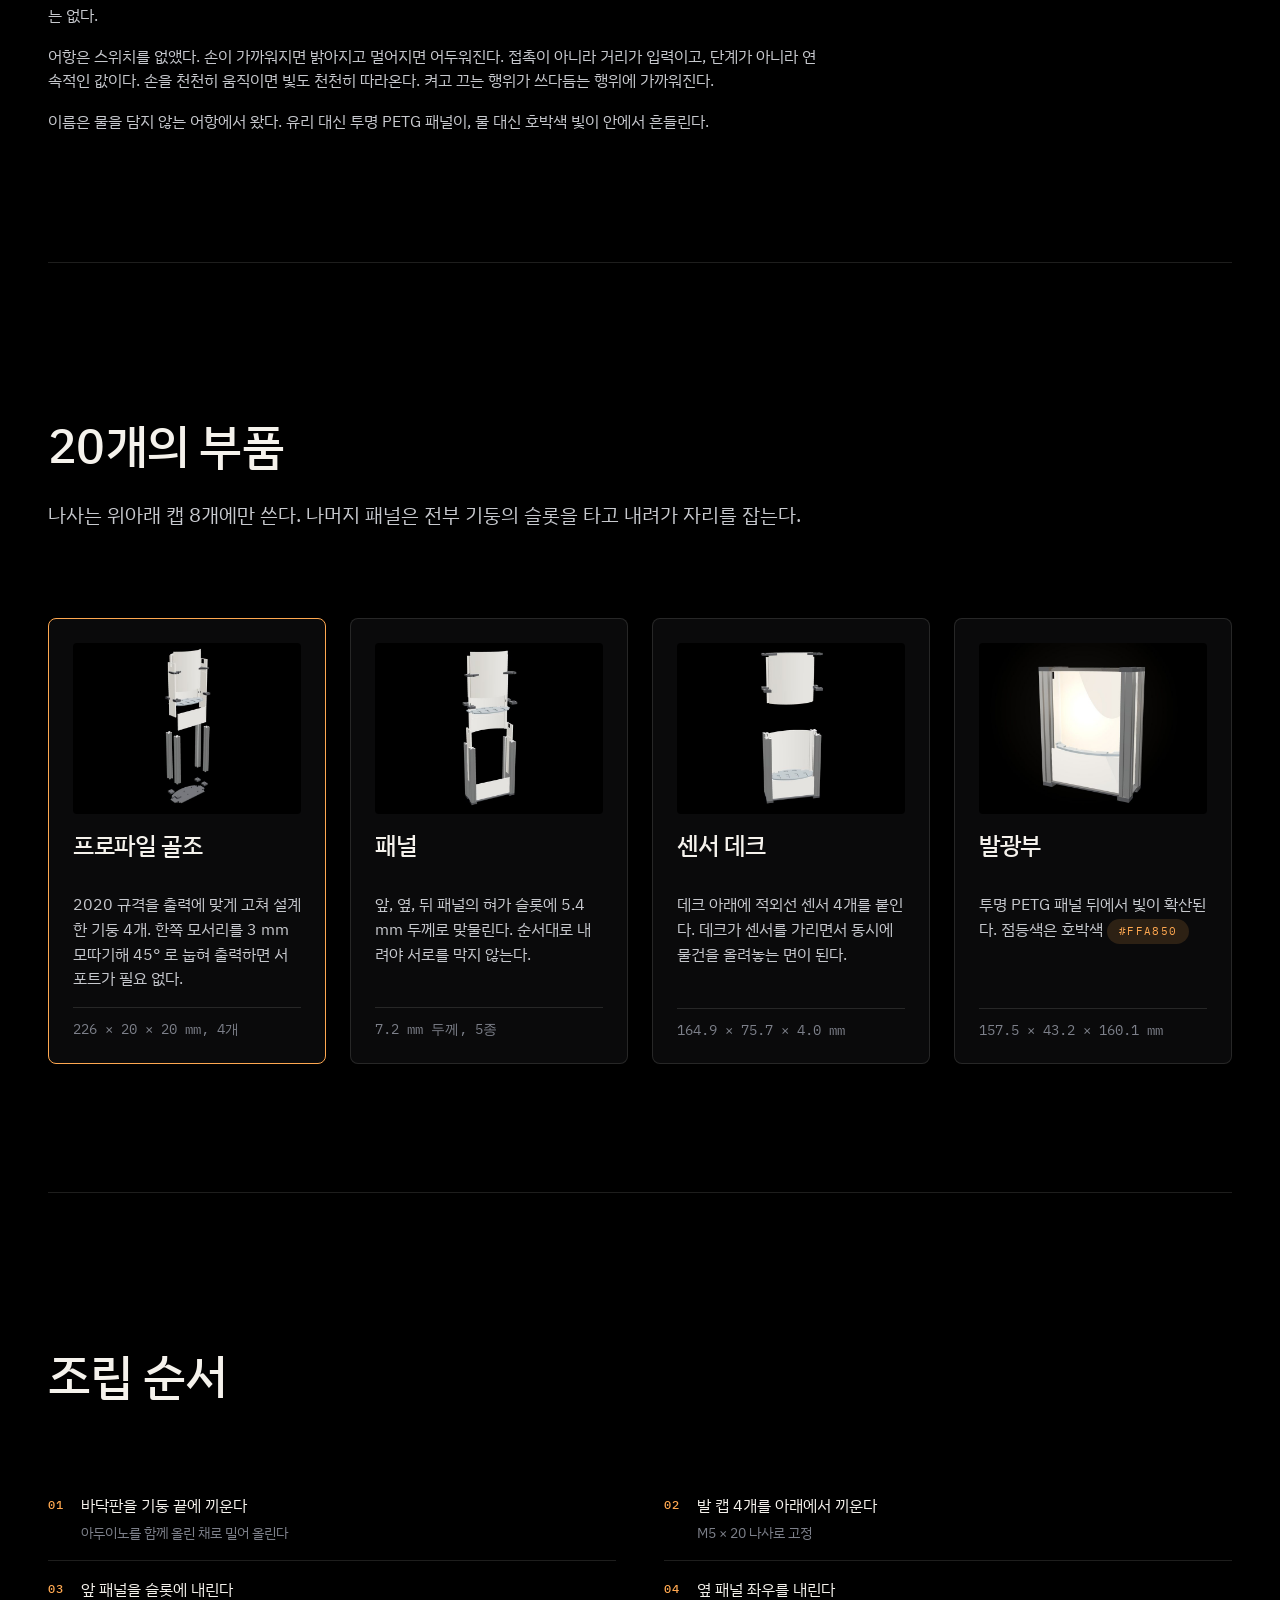
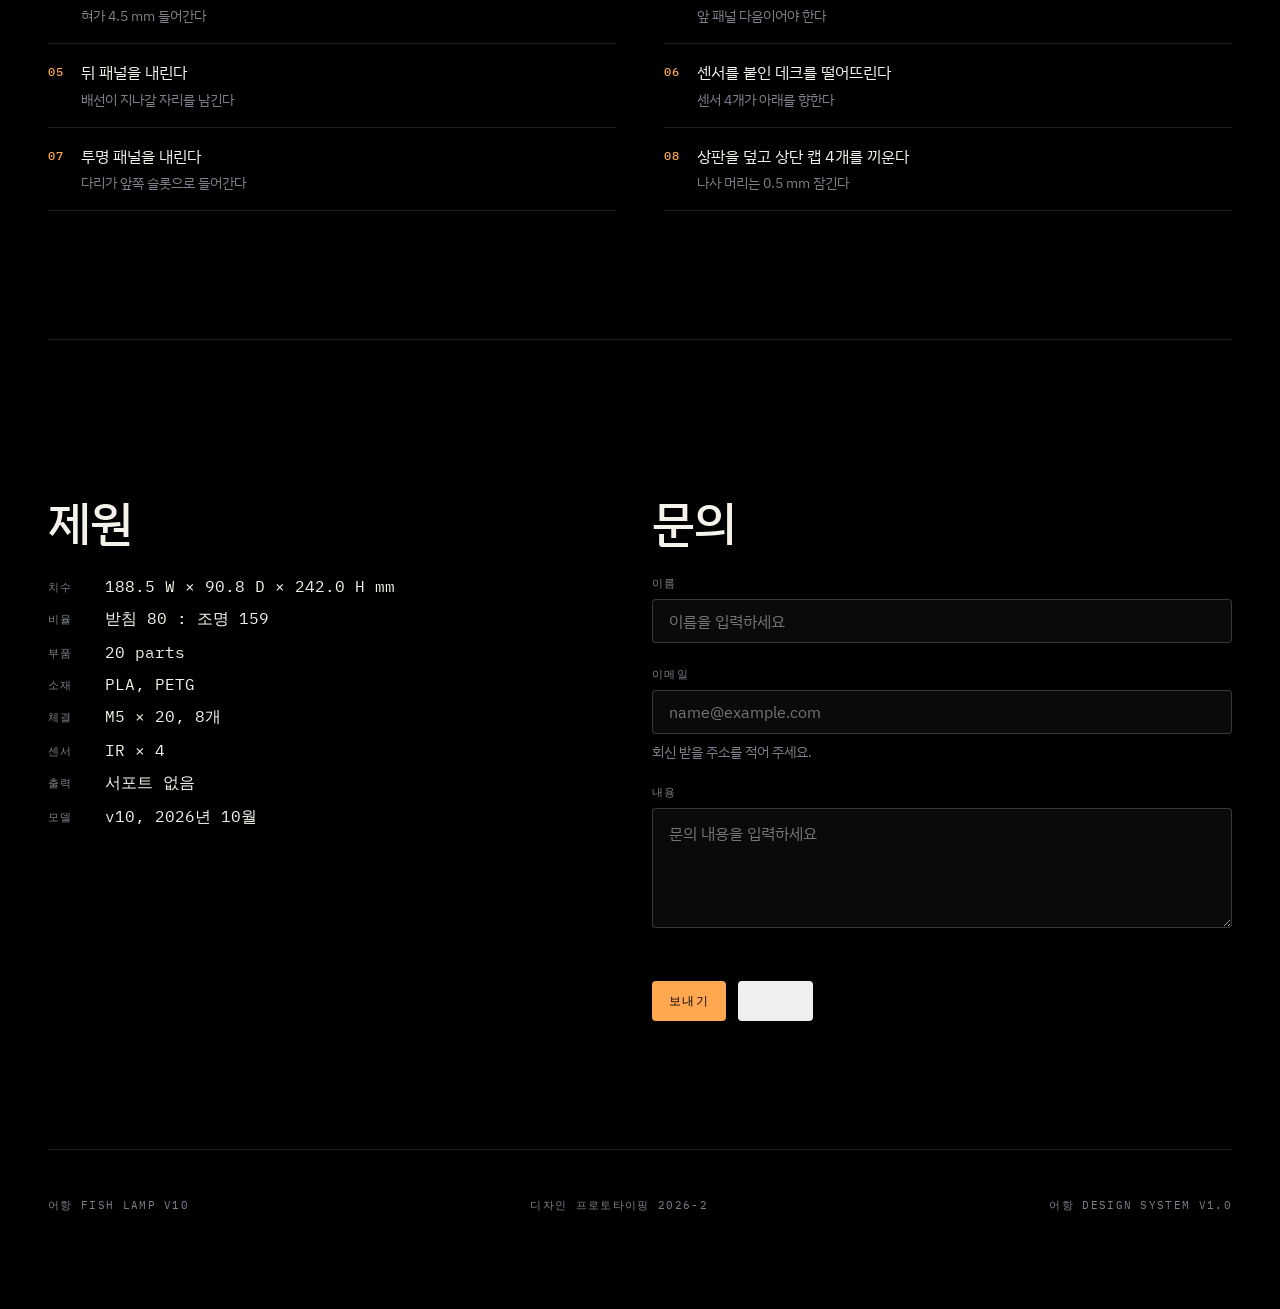
==== commit 5f8d1d3b: "Drop 중점, cut filler copy, stop anchors leaving a hash in the URL 시각 규칙 5: every 중점 in the interface " ====
--- a/public/lamp/index.html
+++ b/public/lamp/index.html
@@ -3,7 +3,7 @@
 <head>
 <meta charset="UTF-8">
 <meta name="viewport" content="width=device-width, initial-scale=1">
-<title>Fish Lamp v10 — 분해 · 조립 · 점등</title>
+<title>Fish Lamp v10 — 분해, 조립, 점등</title>
 <link rel="preconnect" href="https://fonts.googleapis.com">
 <link rel="preconnect" href="https://fonts.gstatic.com" crossorigin>
 <link href="https://fonts.googleapis.com/css2?family=Archivo:wght@500;700&family=IBM+Plex+Mono:wght@400;500&family=IBM+Plex+Sans+KR:wght@400;500&display=swap" rel="stylesheet">
@@ -239,9 +239,6 @@
     box-shadow:0 0 0 var(--border-hairline-w) var(--fg-signal); }
   .ds-field .ds-help{ font-size:var(--size-xs); color:var(--fg-muted); margin-top:var(--space-2); }
 
-  .ds-quote{ grid-column:span 8; margin-top:var(--space-7); padding-left:var(--space-5);
-             border-left:2px solid var(--fg-signal); font-size:var(--size-md);
-             line-height:var(--leading-normal); color:var(--fg-primary); }
 
   .ds-foot{ border-top:1px solid var(--border-hairline); padding:var(--space-7) 0 var(--space-9);
             display:flex; justify-content:space-between; gap:var(--space-5); flex-wrap:wrap;
@@ -251,8 +248,7 @@
   @media (max-width:1024px){ /* lg */
     .ds-cards{ grid-template-columns:repeat(2,1fr); }
     .col-6{ grid-column:span 12; } .col-8{ grid-column:span 12; }
-    .ds-quote{ grid-column:span 12; }
-  }
+    }
   @media (max-width:768px){ /* md */
     .ds-btn{ height:var(--btn-height-touch); }   /* §4.1 터치 대상 최소 44px */
     .ds-cards{ grid-template-columns:1fr; }
@@ -411,11 +407,11 @@
 const STEPS = [
   ['분리', '파트별 STL 20개가 흩어져 있다. 모든 형상은 파일 그대로.'],
   ['프로파일 ×4', '2020 프로파일 226 mm 네 개가 세워진다.'],
-  ['발 캡 · 바닥판', '발 캡 4개가 올라붙고, 바닥판이 프로파일 끝으로 밀려 올라간다.'],
-  ['앞 · 옆 · 뒤 패널', '패널이 슬롯을 따라 미끄러져 내려간다.'],
+  ['발 캡과 바닥판', '발 캡 4개가 올라붙고, 바닥판이 프로파일 끝으로 밀려 올라간다.'],
+  ['앞, 옆, 뒤 패널', '패널이 슬롯을 따라 미끄러져 내려간다.'],
   ['데크', '센서를 붙인 데크가 내려앉는다.'],
   ['라이트 패널', '라이트 패널이 앞 슬롯으로 내려간다.'],
-  ['상판 · 상단 캡', '상판을 덮고 M5×20 캡 4개로 고정한다.'],
+  ['상판과 상단 캡', '상판을 덮고 M5×20 캡 4개로 고정한다.'],
   ['점등', '램프가 켜진다.'],
 ];
 
@@ -668,14 +664,12 @@
       <p class="ds-body">이름은 물을 담지 않는 어항에서 왔다. 유리 대신 투명 PETG 패널이,
         물 대신 호박색 빛이 안에서 흔들린다.</p>
     </div>
-    <blockquote class="ds-quote">빛을 조작하는 것이 아니라,
-      빛이 손을 따라오게 한다.</blockquote>
   </section>
 
   <section class="ds-section ds-grid">
     <div class="col-8">
       <h2 class="ds-h2">20개의 부품</h2>
-      <p class="ds-lead">나사는 상·하단 캡 8개에만 쓴다. 나머지 패널은 전부 기둥의 슬롯을
+      <p class="ds-lead">나사는 위아래 캡 8개에만 쓴다. 나머지 패널은 전부 기둥의 슬롯을
         타고 내려가 자리를 잡는다.</p>
     </div>
     <div class="ds-cards">
@@ -684,14 +678,14 @@
           <h3 class="ds-h3">프로파일 골조</h3>
         <p class="ds-body">2020 규격을 출력에 맞게 고쳐 설계한 기둥 4개.
           한쪽 모서리를 3 mm 모따기해 45° 로 눕혀 출력하면 서포트가 필요 없다.</p>
-        <div class="ds-card-meta">226 × 20 × 20 mm · ×4</div>
+        <div class="ds-card-meta">226 × 20 × 20 mm, 4개</div>
       </article>
       <article class="ds-card">
-        <img src="media/enclosure.jpg" alt="앞·옆·뒤 패널이 슬롯을 타고 내려오는 상태">
+        <img src="media/enclosure.jpg" alt="앞, 옆, 뒤 패널이 슬롯을 타고 내려오는 상태">
           <h3 class="ds-h3">패널</h3>
-        <p class="ds-body">앞·옆·뒤 패널의 혀가 슬롯에 5.4 mm 두께로 맞물린다.
+        <p class="ds-body">앞, 옆, 뒤 패널의 혀가 슬롯에 5.4 mm 두께로 맞물린다.
           순서대로 내려야 서로를 막지 않는다.</p>
-        <div class="ds-card-meta">7.2 mm 두께 · 5종</div>
+        <div class="ds-card-meta">7.2 mm 두께, 5종</div>
       </article>
       <article class="ds-card">
         <img src="media/sensing.jpg" alt="센서 데크가 내려앉는 상태">
@@ -713,7 +707,6 @@
   <section class="ds-section ds-grid" id="process">
     <div class="col-8">
       <h2 class="ds-h2">조립 순서</h2>
-      <p class="ds-lead">순서가 곧 설계다. 아래 순서를 벗어나면 뒤 부품이 앞 부품에 막힌다.</p>
     </div>
     <div class="ds-steps">
       <div class="ds-step"><div class="ds-step-n">01</div><div>
@@ -726,7 +719,7 @@
         <div class="ds-step-t">앞 패널을 슬롯에 내린다</div>
         <div class="ds-step-d">혀가 4.5 mm 들어간다</div></div></div>
       <div class="ds-step"><div class="ds-step-n">04</div><div>
-        <div class="ds-step-t">옆 패널 좌·우를 내린다</div>
+        <div class="ds-step-t">옆 패널 좌우를 내린다</div>
         <div class="ds-step-d">앞 패널 다음이어야 한다</div></div></div>
       <div class="ds-step"><div class="ds-step-n">05</div><div>
         <div class="ds-step-t">뒤 패널을 내린다</div>
@@ -750,11 +743,11 @@
         <dt>치수</dt><dd>188.5 W × 90.8 D × 242.0 H mm</dd>
         <dt>비율</dt><dd>받침 80 : 조명 159</dd>
         <dt>부품</dt><dd>20 parts</dd>
-        <dt>소재</dt><dd>PLA · PETG</dd>
-        <dt>체결</dt><dd>M5 × 20 · 8 ea</dd>
+        <dt>소재</dt><dd>PLA, PETG</dd>
+        <dt>체결</dt><dd>M5 × 20, 8개</dd>
         <dt>센서</dt><dd>IR × 4</dd>
         <dt>출력</dt><dd>서포트 없음</dd>
-        <dt>모델</dt><dd>v10 · 2026.10</dd>
+        <dt>모델</dt><dd>v10, 2026년 10월</dd>
       </dl>
     </div>
     <div class="col-6">
@@ -782,12 +775,28 @@
   </section>
 
   <footer class="ds-foot">
-    <div>어항 · Fish Lamp v10</div>
-    <div>디자인 프로토타이핑 · 2026-2</div>
+    <div>어항 Fish Lamp v10</div>
+    <div>디자인 프로토타이핑 2026-2</div>
     <div>어항 Design System v1.0</div>
   </footer>
 
 </main>
 
+<script>
+(() => {
+  // 주소에 #process 가 남으면 다음 방문부터 그 위치에서 열린다. 해시를 쓰지 않고 이동한다.
+  if ('scrollRestoration' in history) history.scrollRestoration = 'manual';
+  if (location.hash) history.replaceState(null, '', location.pathname + location.search);
+  addEventListener('load', () => scrollTo(0, 0));
+  for (const a of document.querySelectorAll('a[href^="#"]')) {
+    a.addEventListener('click', (e) => {
+      const t = document.getElementById(a.getAttribute('href').slice(1));
+      if (!t) return;
+      e.preventDefault();
+      t.scrollIntoView({ behavior: matchMedia('(prefers-reduced-motion: reduce)').matches ? 'auto' : 'smooth' });
+    });
+  }
+})();
+</script>
 </body>
 </html>
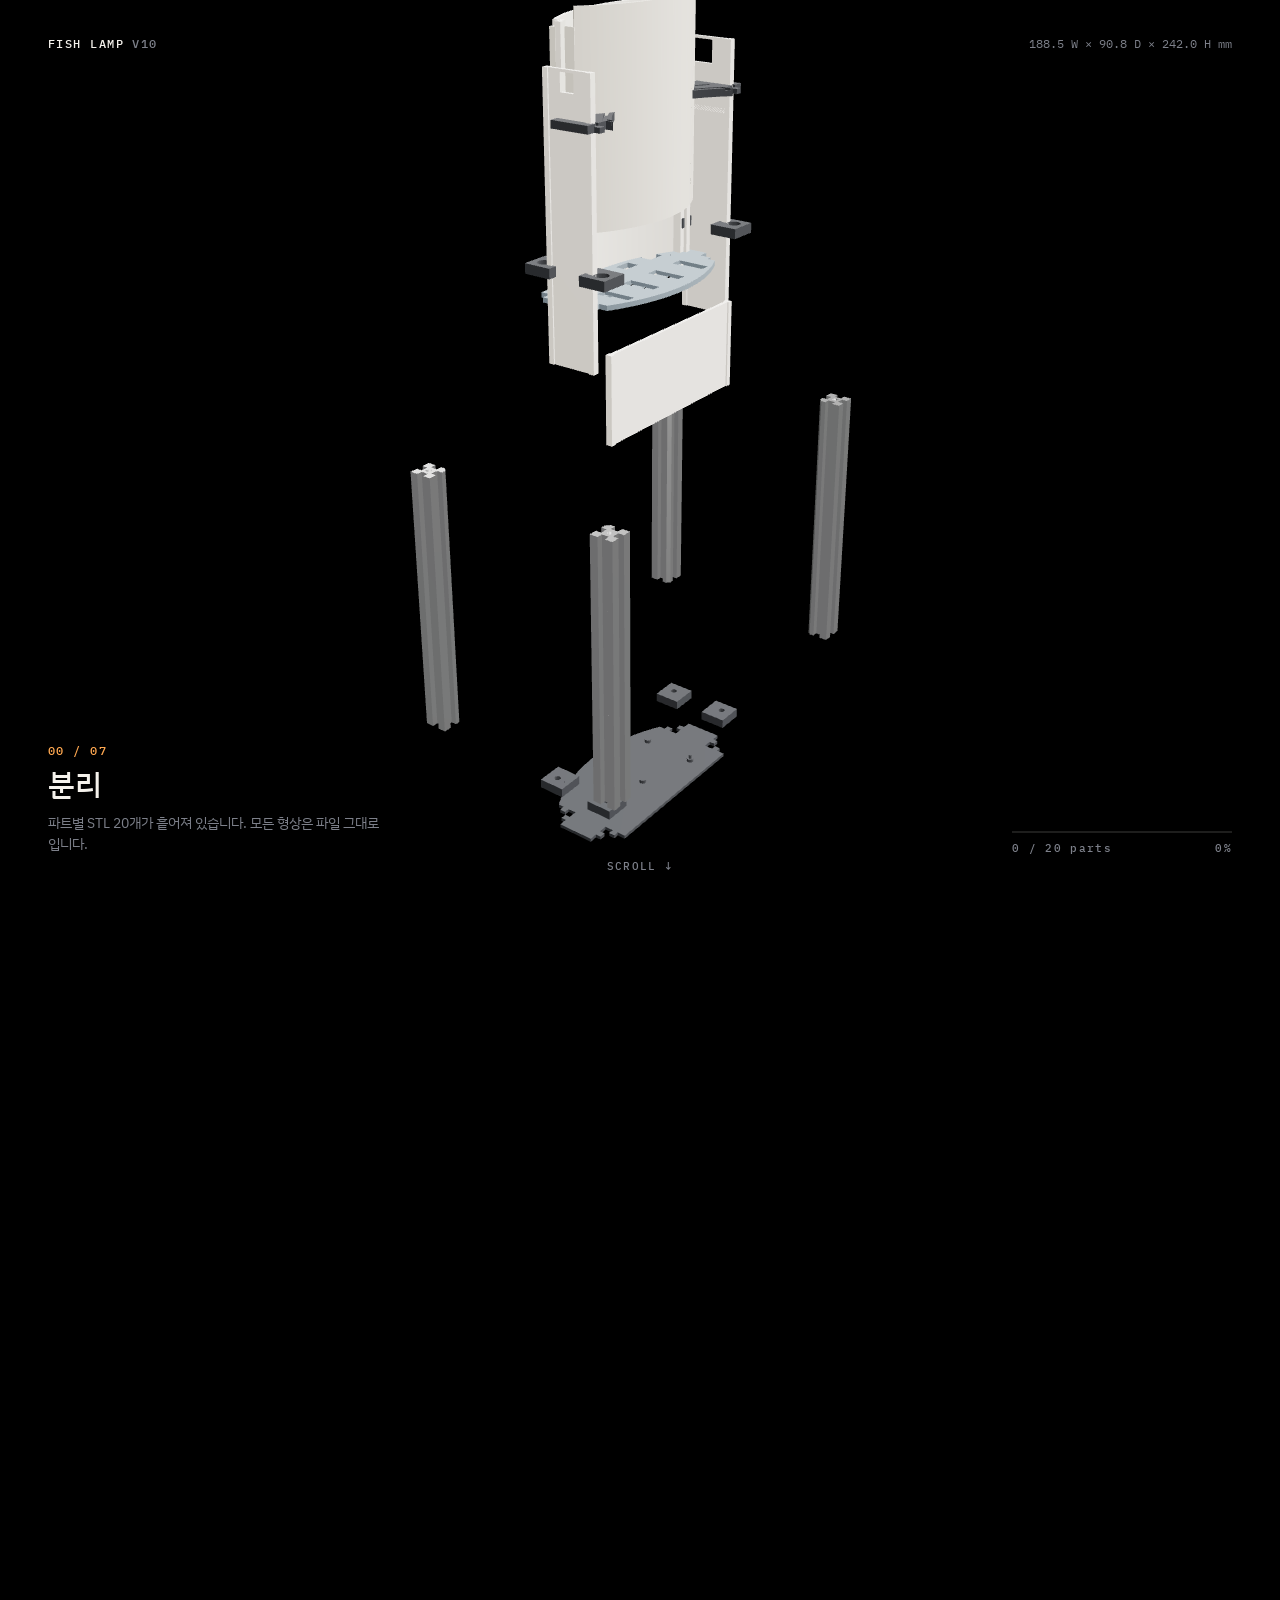
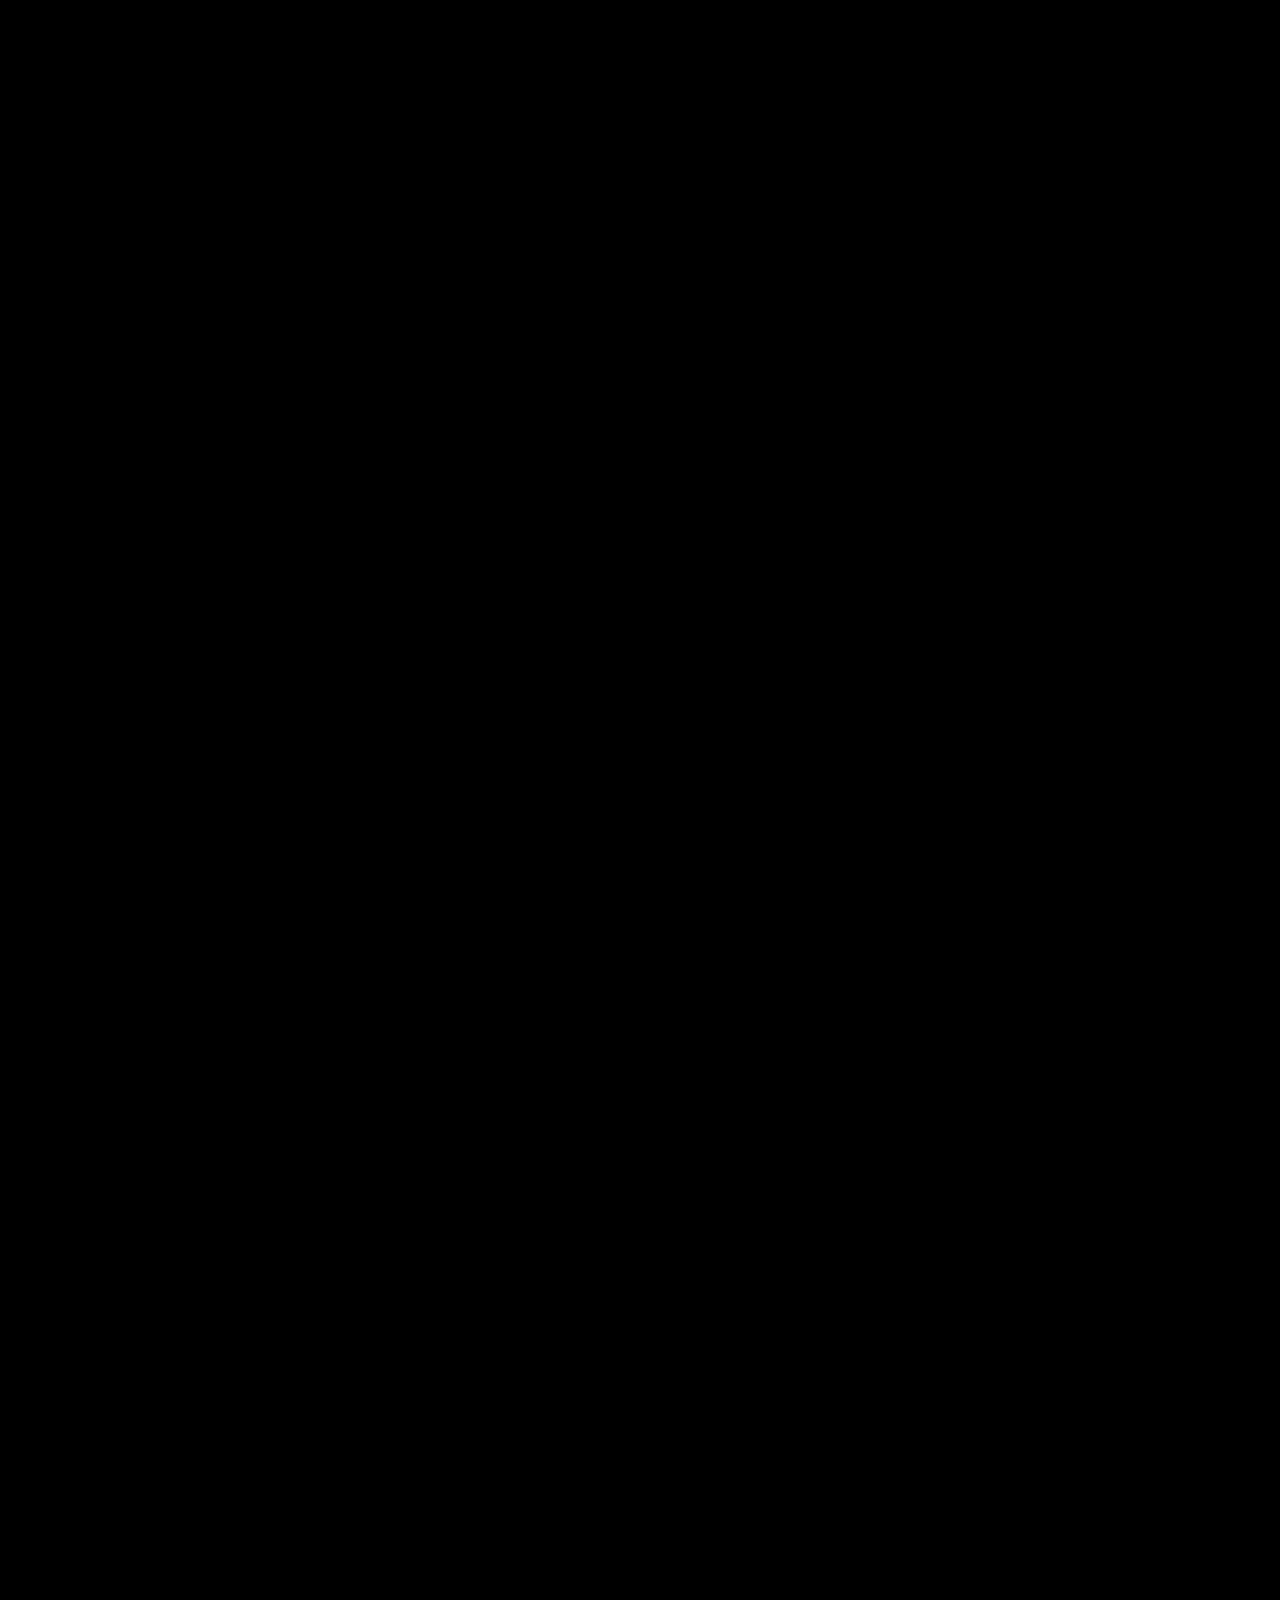
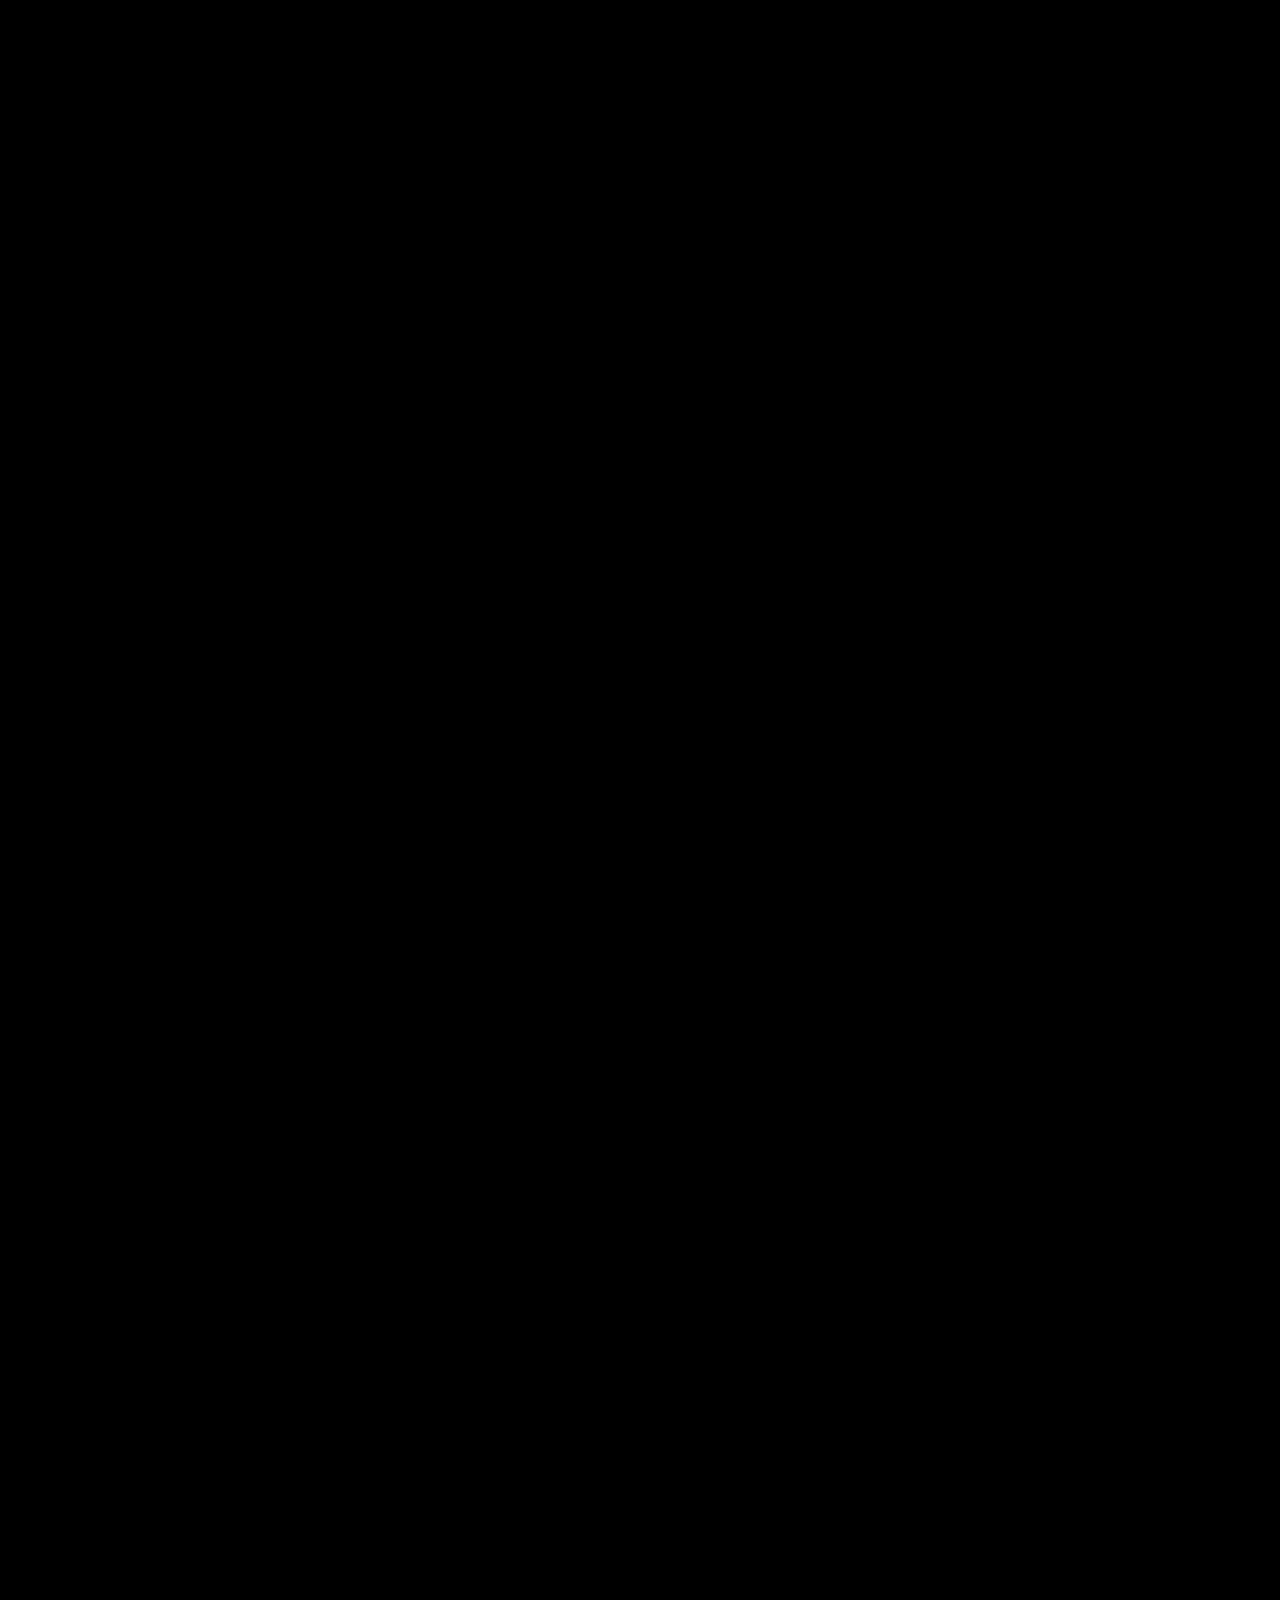
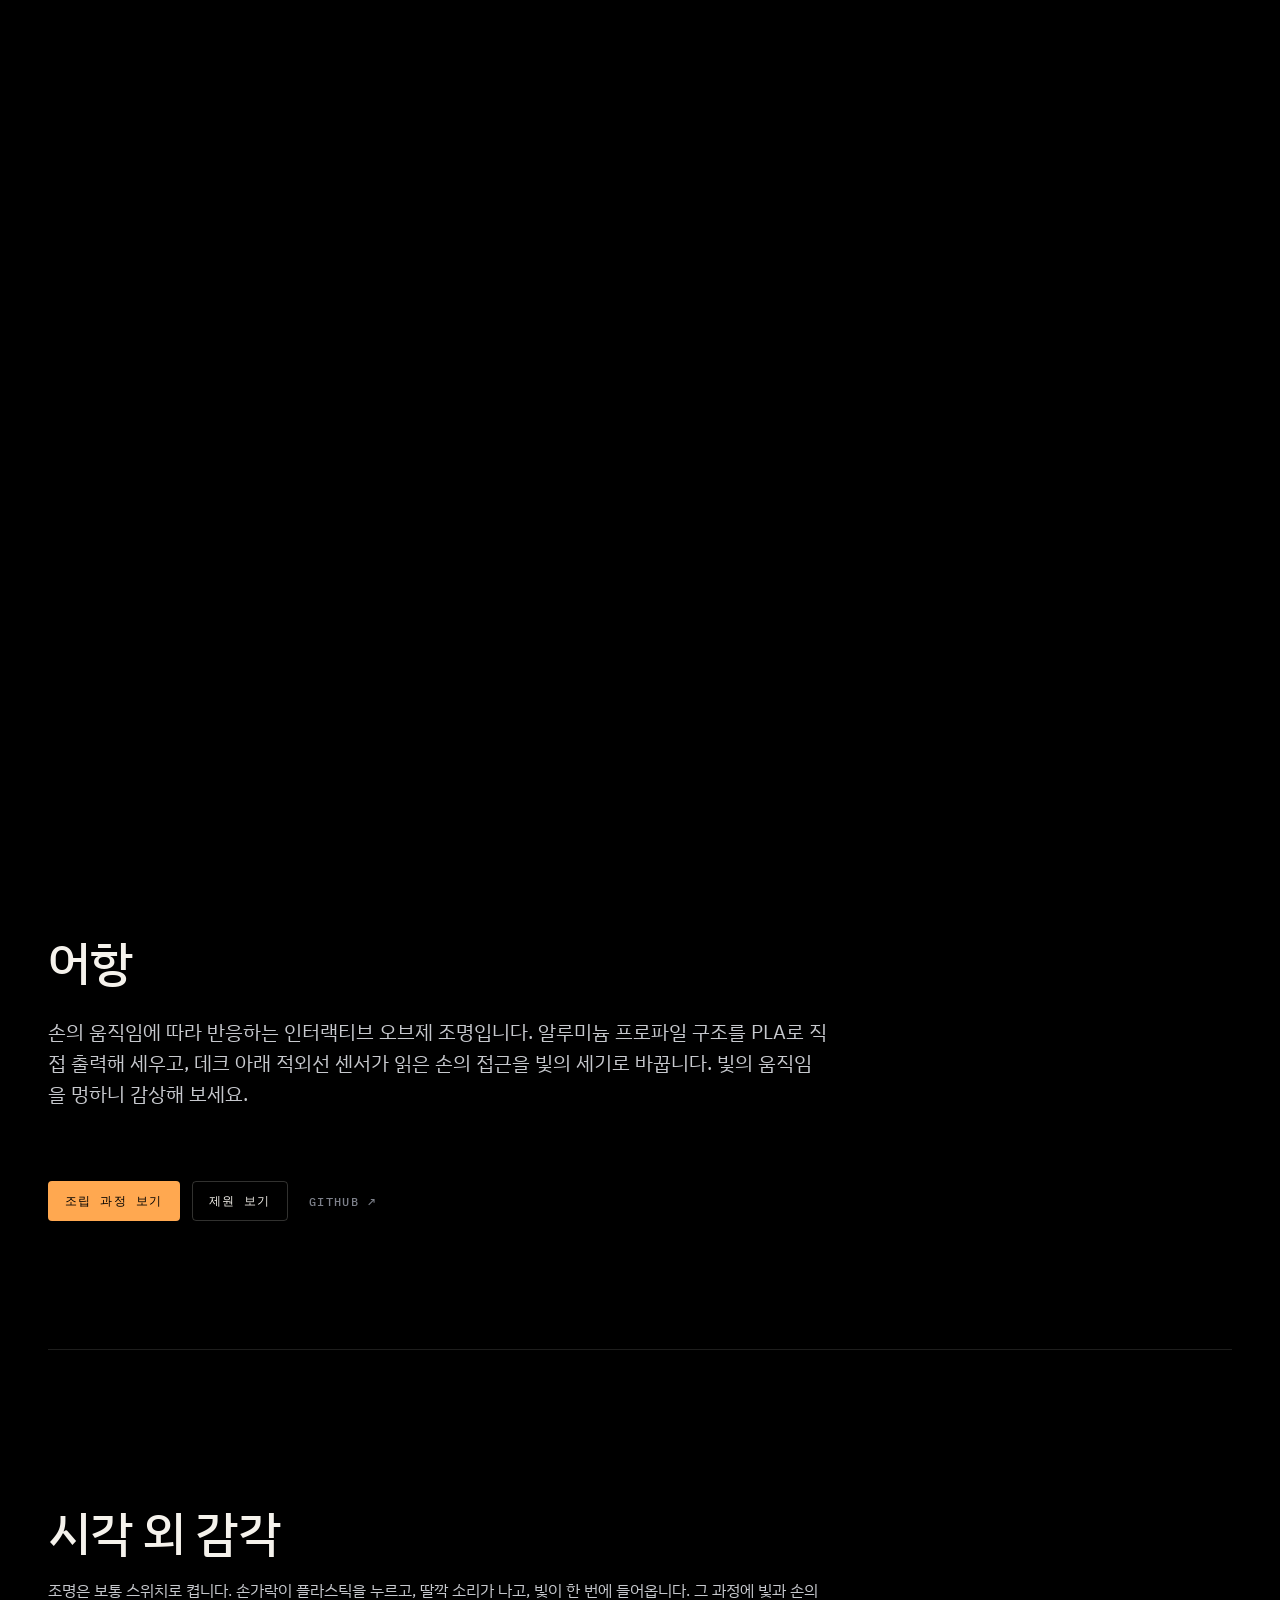
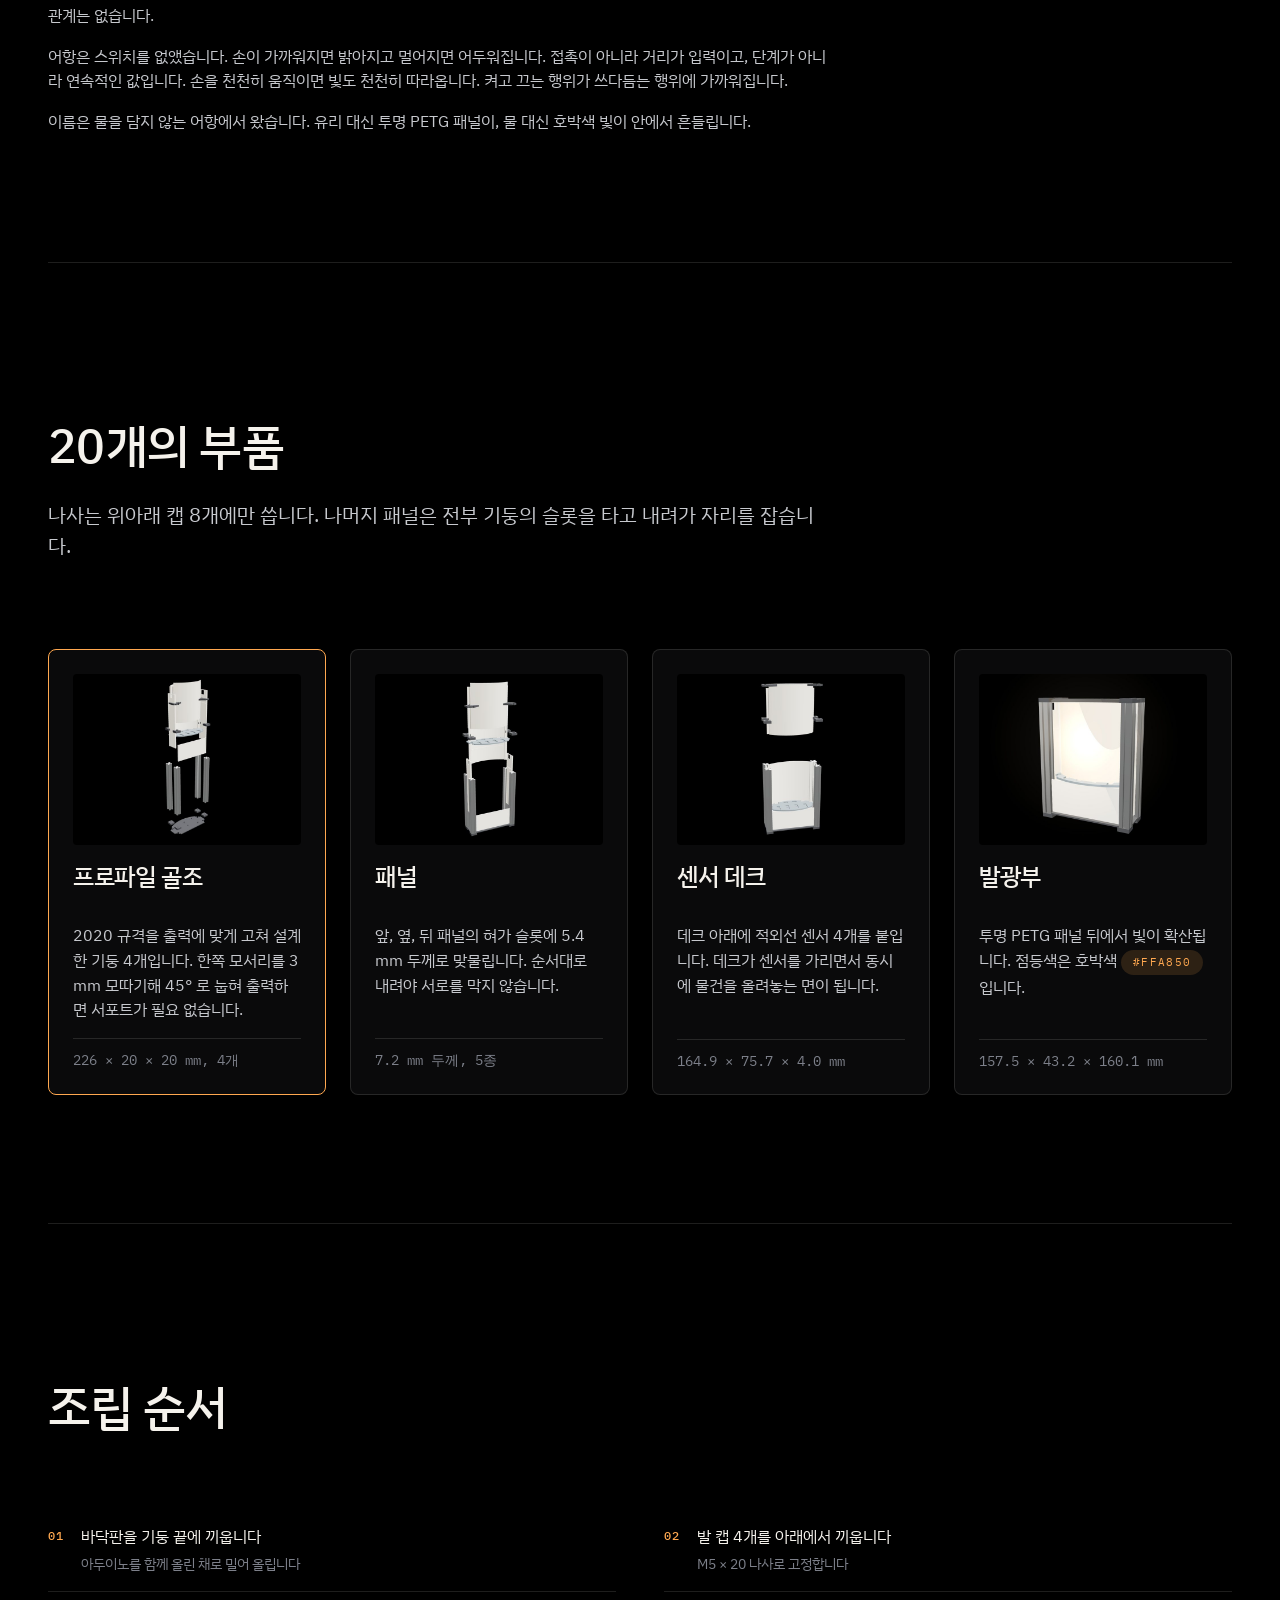
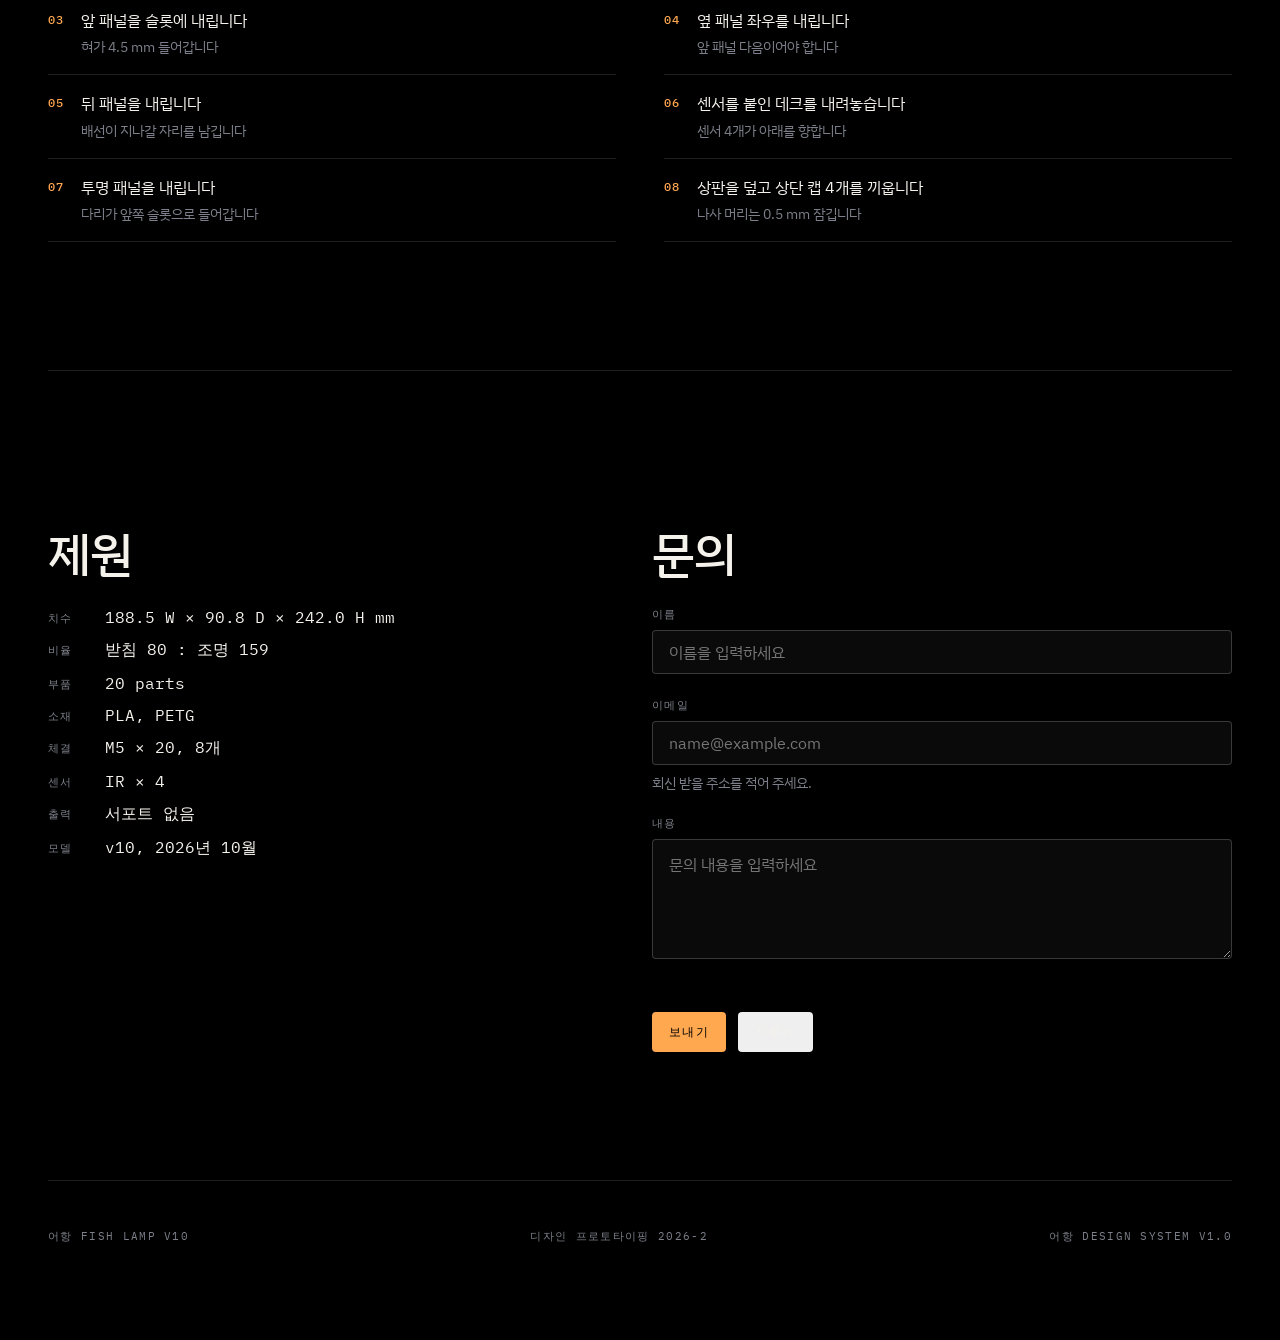
==== commit 76c7906e: "Rewrite all Korean copy in -습니다 form Converts the product page, the HUD step descriptions, the desig" ====
--- a/public/lamp/index.html
+++ b/public/lamp/index.html
@@ -405,14 +405,14 @@
 });
 
 const STEPS = [
-  ['분리', '파트별 STL 20개가 흩어져 있다. 모든 형상은 파일 그대로.'],
-  ['프로파일 ×4', '2020 프로파일 226 mm 네 개가 세워진다.'],
-  ['발 캡과 바닥판', '발 캡 4개가 올라붙고, 바닥판이 프로파일 끝으로 밀려 올라간다.'],
-  ['앞, 옆, 뒤 패널', '패널이 슬롯을 따라 미끄러져 내려간다.'],
-  ['데크', '센서를 붙인 데크가 내려앉는다.'],
-  ['라이트 패널', '라이트 패널이 앞 슬롯으로 내려간다.'],
-  ['상판과 상단 캡', '상판을 덮고 M5×20 캡 4개로 고정한다.'],
-  ['점등', '램프가 켜진다.'],
+  ['분리', '파트별 STL 20개가 흩어져 있습니다. 모든 형상은 파일 그대로입니다.'],
+  ['프로파일 ×4', '2020 프로파일 226 mm 네 개가 세워집니다.'],
+  ['발 캡과 바닥판', '발 캡 4개가 올라붙고, 바닥판이 프로파일 끝으로 밀려 올라갑니다.'],
+  ['앞, 옆, 뒤 패널', '패널이 슬롯을 따라 미끄러져 내려갑니다.'],
+  ['데크', '센서를 붙인 데크가 내려앉습니다.'],
+  ['라이트 패널', '라이트 패널이 앞 슬롯으로 내려갑니다.'],
+  ['상판과 상단 캡', '상판을 덮고 M5×20 캡 4개로 고정합니다.'],
+  ['점등', '램프가 켜집니다.'],
 ];
 
 /* =====================================================================
@@ -642,9 +642,9 @@
   <section class="ds-section ds-grid">
     <div class="col-8">
       <h2 class="ds-h2">어항</h2>
-      <p class="ds-lead">손의 움직임에 따라 반응하는 인터랙티브 오브제 조명.
+      <p class="ds-lead">손의 움직임에 따라 반응하는 인터랙티브 오브제 조명입니다.
         알루미늄 프로파일 구조를 PLA로 직접 출력해 세우고, 데크 아래 적외선 센서가 읽은
-        손의 접근을 빛의 세기로 바꾼다. 빛의 움직임을 멍하니 감상해 보세요.</p>
+        손의 접근을 빛의 세기로 바꿉니다. 빛의 움직임을 멍하니 감상해 보세요.</p>
     </div>
     <div class="col-12 ds-btns">
       <a class="ds-btn ds-btn--primary" href="#process">조립 과정 보기</a>
@@ -656,49 +656,49 @@
   <section class="ds-section ds-grid">
     <div class="col-8">
       <h2 class="ds-h2">시각 외 감각</h2>
-      <p class="ds-body">조명은 보통 스위치로 켠다. 손가락이 플라스틱을 누르고, 딸깍 소리가 나고,
-        빛이 한 번에 들어온다. 그 과정에 빛과 손의 관계는 없다.</p>
-      <p class="ds-body">어항은 스위치를 없앴다. 손이 가까워지면 밝아지고 멀어지면 어두워진다.
-        접촉이 아니라 거리가 입력이고, 단계가 아니라 연속적인 값이다. 손을 천천히 움직이면
-        빛도 천천히 따라온다. 켜고 끄는 행위가 쓰다듬는 행위에 가까워진다.</p>
-      <p class="ds-body">이름은 물을 담지 않는 어항에서 왔다. 유리 대신 투명 PETG 패널이,
-        물 대신 호박색 빛이 안에서 흔들린다.</p>
+      <p class="ds-body">조명은 보통 스위치로 켭니다. 손가락이 플라스틱을 누르고, 딸깍 소리가 나고,
+        빛이 한 번에 들어옵니다. 그 과정에 빛과 손의 관계는 없습니다.</p>
+      <p class="ds-body">어항은 스위치를 없앴습니다. 손이 가까워지면 밝아지고 멀어지면 어두워집니다.
+        접촉이 아니라 거리가 입력이고, 단계가 아니라 연속적인 값입니다. 손을 천천히 움직이면
+        빛도 천천히 따라옵니다. 켜고 끄는 행위가 쓰다듬는 행위에 가까워집니다.</p>
+      <p class="ds-body">이름은 물을 담지 않는 어항에서 왔습니다. 유리 대신 투명 PETG 패널이,
+        물 대신 호박색 빛이 안에서 흔들립니다.</p>
     </div>
   </section>
 
   <section class="ds-section ds-grid">
     <div class="col-8">
       <h2 class="ds-h2">20개의 부품</h2>
-      <p class="ds-lead">나사는 위아래 캡 8개에만 쓴다. 나머지 패널은 전부 기둥의 슬롯을
-        타고 내려가 자리를 잡는다.</p>
+      <p class="ds-lead">나사는 위아래 캡 8개에만 씁니다. 나머지 패널은 전부 기둥의 슬롯을
+        타고 내려가 자리를 잡습니다.</p>
     </div>
     <div class="ds-cards">
       <article class="ds-card ds-card--featured">
         <img src="media/structure.jpg" alt="프로파일 골조 4개가 세워진 상태">
           <h3 class="ds-h3">프로파일 골조</h3>
-        <p class="ds-body">2020 규격을 출력에 맞게 고쳐 설계한 기둥 4개.
-          한쪽 모서리를 3 mm 모따기해 45° 로 눕혀 출력하면 서포트가 필요 없다.</p>
+        <p class="ds-body">2020 규격을 출력에 맞게 고쳐 설계한 기둥 4개입니다.
+          한쪽 모서리를 3 mm 모따기해 45° 로 눕혀 출력하면 서포트가 필요 없습니다.</p>
         <div class="ds-card-meta">226 × 20 × 20 mm, 4개</div>
       </article>
       <article class="ds-card">
         <img src="media/enclosure.jpg" alt="앞, 옆, 뒤 패널이 슬롯을 타고 내려오는 상태">
           <h3 class="ds-h3">패널</h3>
-        <p class="ds-body">앞, 옆, 뒤 패널의 혀가 슬롯에 5.4 mm 두께로 맞물린다.
-          순서대로 내려야 서로를 막지 않는다.</p>
+        <p class="ds-body">앞, 옆, 뒤 패널의 혀가 슬롯에 5.4 mm 두께로 맞물립니다.
+          순서대로 내려야 서로를 막지 않습니다.</p>
         <div class="ds-card-meta">7.2 mm 두께, 5종</div>
       </article>
       <article class="ds-card">
         <img src="media/sensing.jpg" alt="센서 데크가 내려앉는 상태">
           <h3 class="ds-h3">센서 데크</h3>
-        <p class="ds-body">데크 아래에 적외선 센서 4개를 붙인다.
-          데크가 센서를 가리면서 동시에 물건을 올려놓는 면이 된다.</p>
+        <p class="ds-body">데크 아래에 적외선 센서 4개를 붙입니다.
+          데크가 센서를 가리면서 동시에 물건을 올려놓는 면이 됩니다.</p>
         <div class="ds-card-meta">164.9 × 75.7 × 4.0 mm</div>
       </article>
       <article class="ds-card">
         <img src="media/optics.jpg" alt="발광부가 점등된 상태">
           <h3 class="ds-h3">발광부</h3>
-        <p class="ds-body">투명 PETG 패널 뒤에서 빛이 확산된다.
-          점등색은 호박색 <span class="ds-tag">#FFA850</span></p>
+        <p class="ds-body">투명 PETG 패널 뒤에서 빛이 확산됩니다.
+          점등색은 호박색 <span class="ds-tag">#FFA850</span> 입니다.</p>
         <div class="ds-card-meta">157.5 × 43.2 × 160.1 mm</div>
       </article>
     </div>
@@ -710,29 +710,29 @@
     </div>
     <div class="ds-steps">
       <div class="ds-step"><div class="ds-step-n">01</div><div>
-        <div class="ds-step-t">바닥판을 기둥 끝에 끼운다</div>
-        <div class="ds-step-d">아두이노를 함께 올린 채로 밀어 올린다</div></div></div>
+        <div class="ds-step-t">바닥판을 기둥 끝에 끼웁니다</div>
+        <div class="ds-step-d">아두이노를 함께 올린 채로 밀어 올립니다</div></div></div>
       <div class="ds-step"><div class="ds-step-n">02</div><div>
-        <div class="ds-step-t">발 캡 4개를 아래에서 끼운다</div>
-        <div class="ds-step-d">M5 × 20 나사로 고정</div></div></div>
+        <div class="ds-step-t">발 캡 4개를 아래에서 끼웁니다</div>
+        <div class="ds-step-d">M5 × 20 나사로 고정합니다</div></div></div>
       <div class="ds-step"><div class="ds-step-n">03</div><div>
-        <div class="ds-step-t">앞 패널을 슬롯에 내린다</div>
-        <div class="ds-step-d">혀가 4.5 mm 들어간다</div></div></div>
+        <div class="ds-step-t">앞 패널을 슬롯에 내립니다</div>
+        <div class="ds-step-d">혀가 4.5 mm 들어갑니다</div></div></div>
       <div class="ds-step"><div class="ds-step-n">04</div><div>
-        <div class="ds-step-t">옆 패널 좌우를 내린다</div>
-        <div class="ds-step-d">앞 패널 다음이어야 한다</div></div></div>
+        <div class="ds-step-t">옆 패널 좌우를 내립니다</div>
+        <div class="ds-step-d">앞 패널 다음이어야 합니다</div></div></div>
       <div class="ds-step"><div class="ds-step-n">05</div><div>
-        <div class="ds-step-t">뒤 패널을 내린다</div>
-        <div class="ds-step-d">배선이 지나갈 자리를 남긴다</div></div></div>
+        <div class="ds-step-t">뒤 패널을 내립니다</div>
+        <div class="ds-step-d">배선이 지나갈 자리를 남깁니다</div></div></div>
       <div class="ds-step"><div class="ds-step-n">06</div><div>
-        <div class="ds-step-t">센서를 붙인 데크를 떨어뜨린다</div>
-        <div class="ds-step-d">센서 4개가 아래를 향한다</div></div></div>
+        <div class="ds-step-t">센서를 붙인 데크를 내려놓습니다</div>
+        <div class="ds-step-d">센서 4개가 아래를 향합니다</div></div></div>
       <div class="ds-step"><div class="ds-step-n">07</div><div>
-        <div class="ds-step-t">투명 패널을 내린다</div>
-        <div class="ds-step-d">다리가 앞쪽 슬롯으로 들어간다</div></div></div>
+        <div class="ds-step-t">투명 패널을 내립니다</div>
+        <div class="ds-step-d">다리가 앞쪽 슬롯으로 들어갑니다</div></div></div>
       <div class="ds-step"><div class="ds-step-n">08</div><div>
-        <div class="ds-step-t">상판을 덮고 상단 캡 4개를 끼운다</div>
-        <div class="ds-step-d">나사 머리는 0.5 mm 잠긴다</div></div></div>
+        <div class="ds-step-t">상판을 덮고 상단 캡 4개를 끼웁니다</div>
+        <div class="ds-step-d">나사 머리는 0.5 mm 잠깁니다</div></div></div>
     </div>
   </section>
 
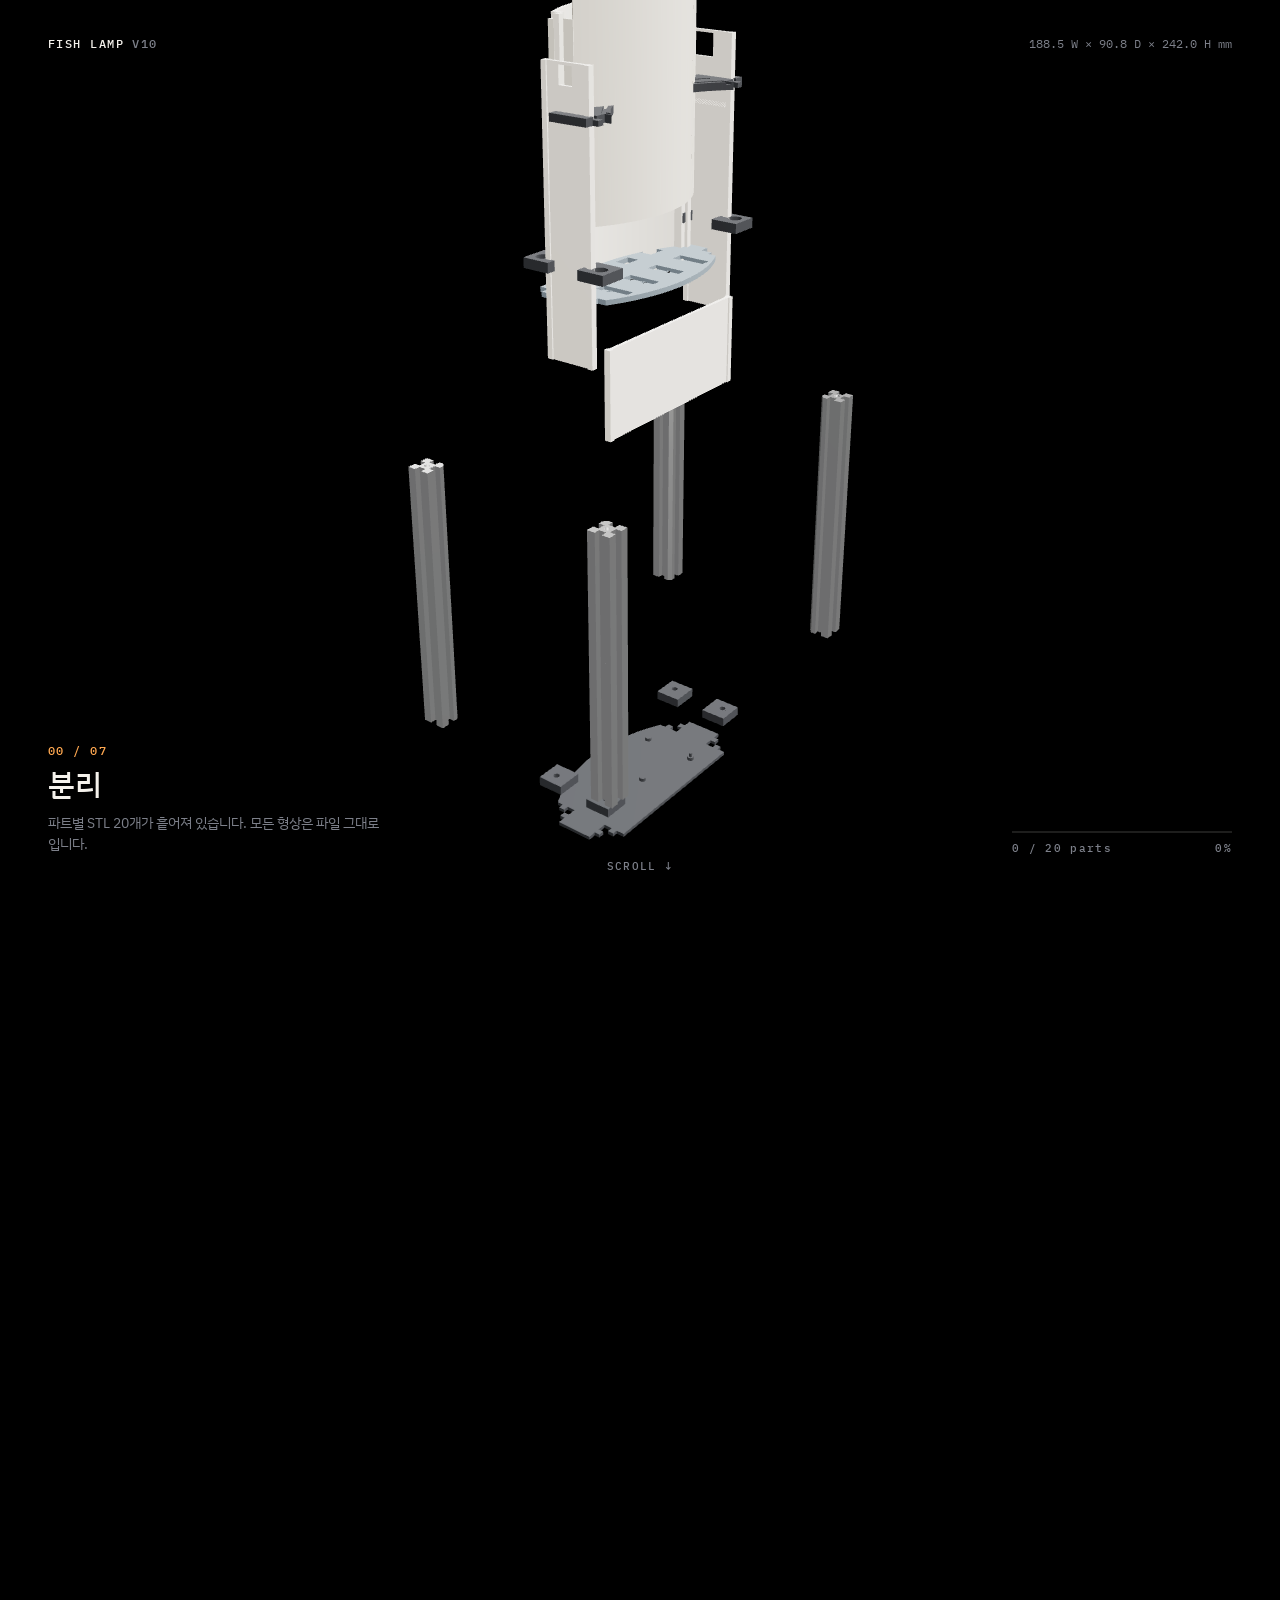
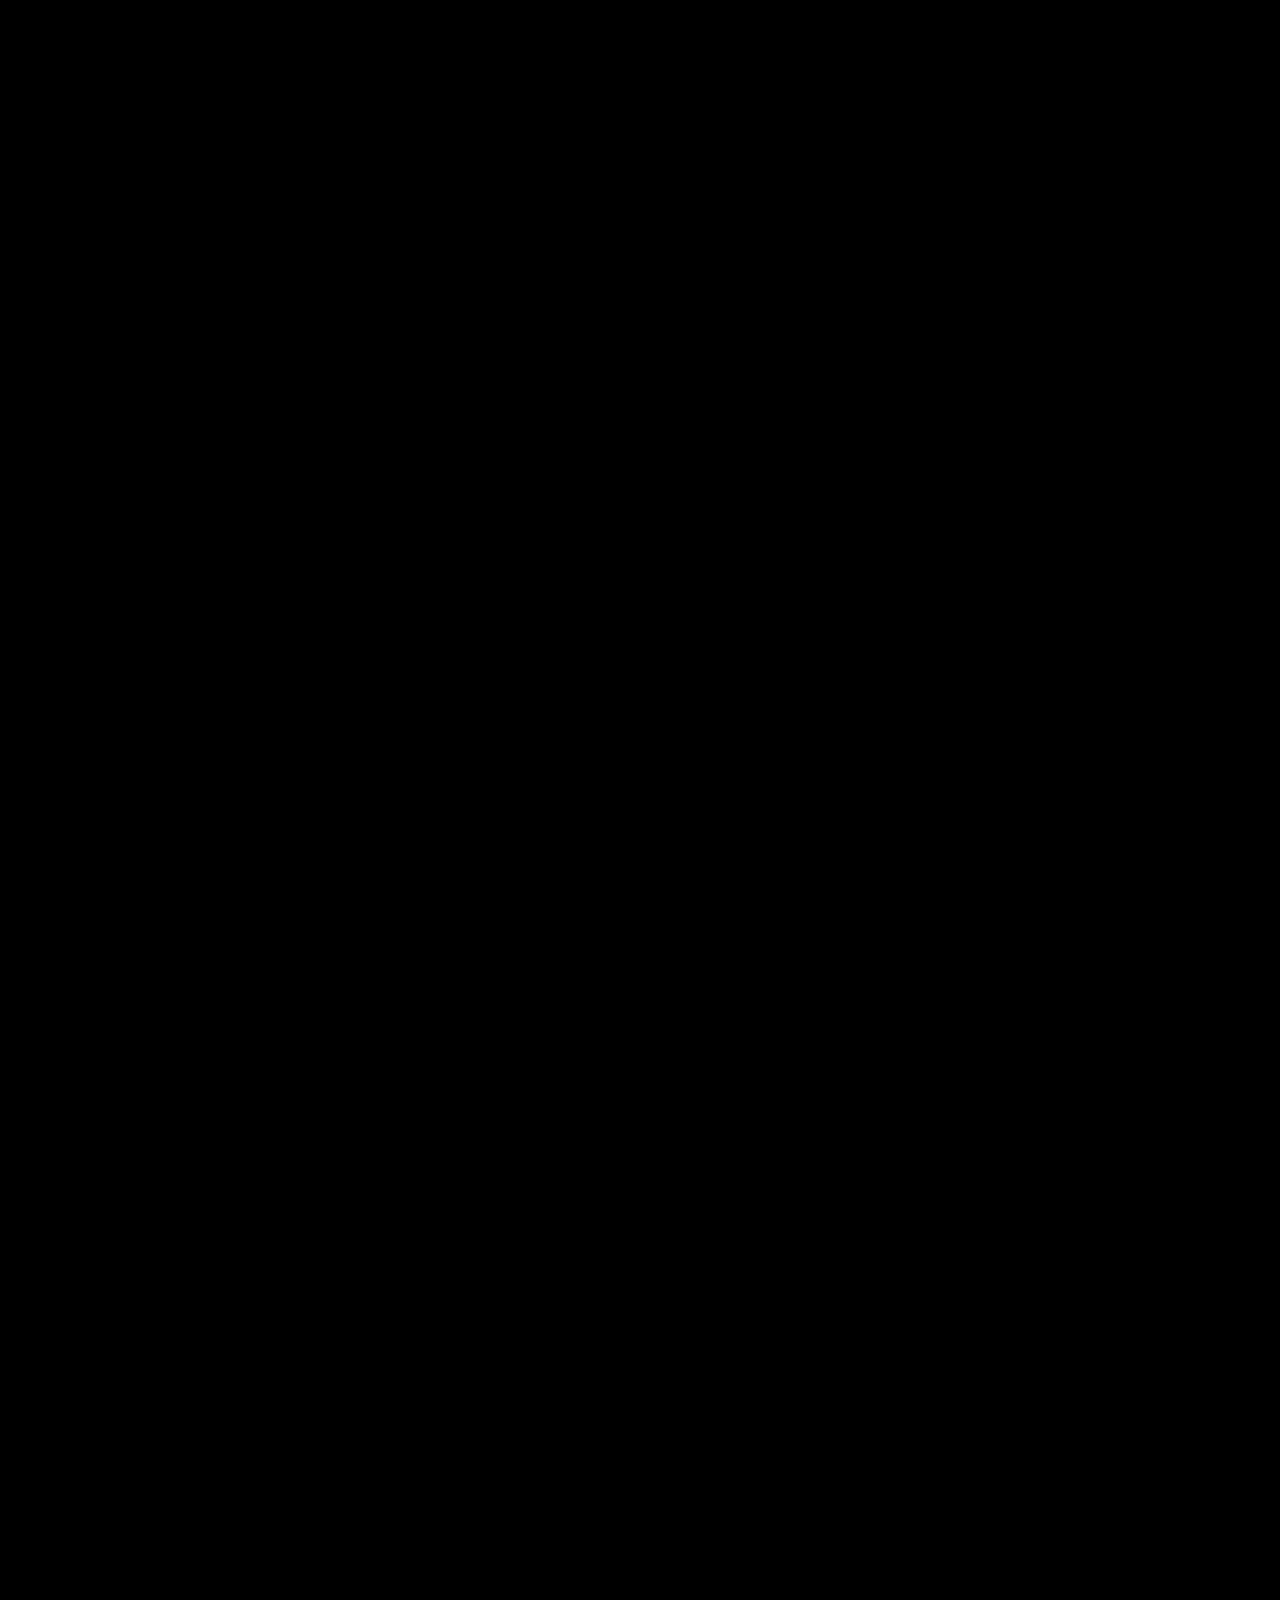
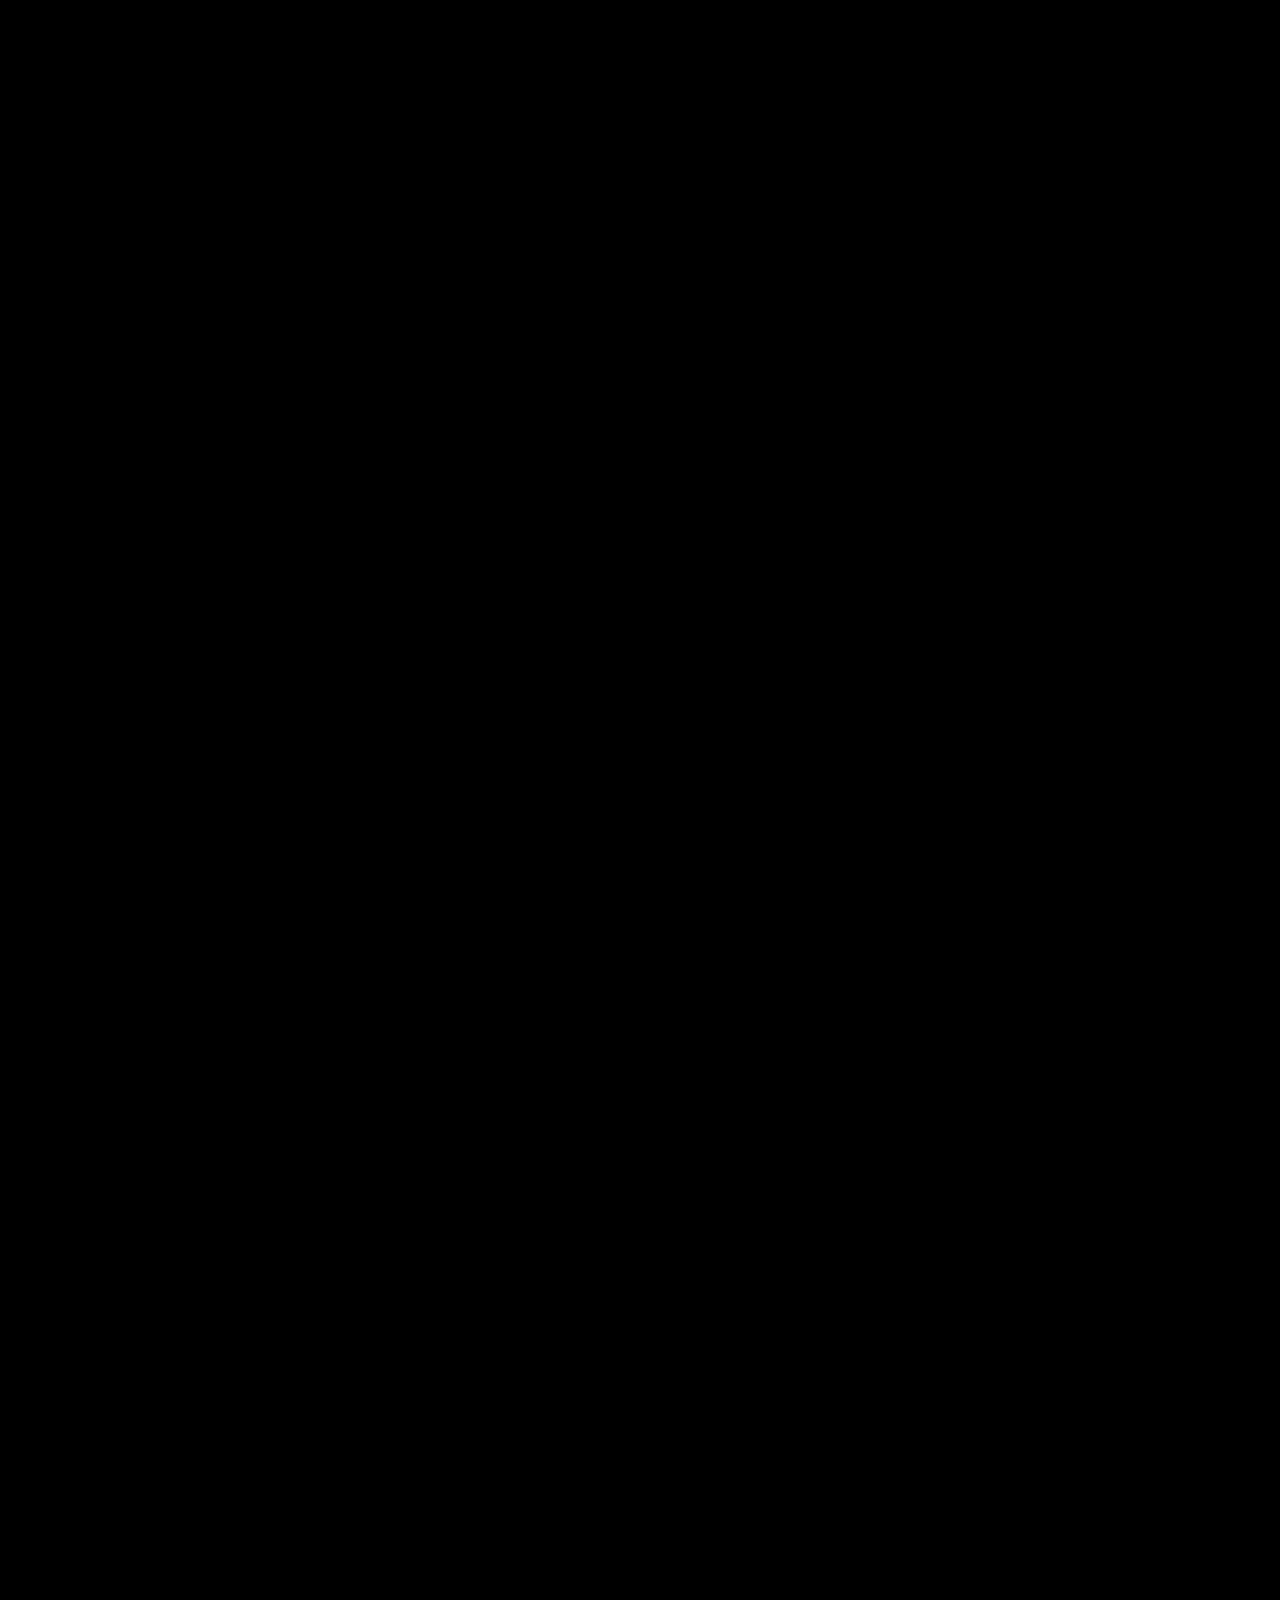
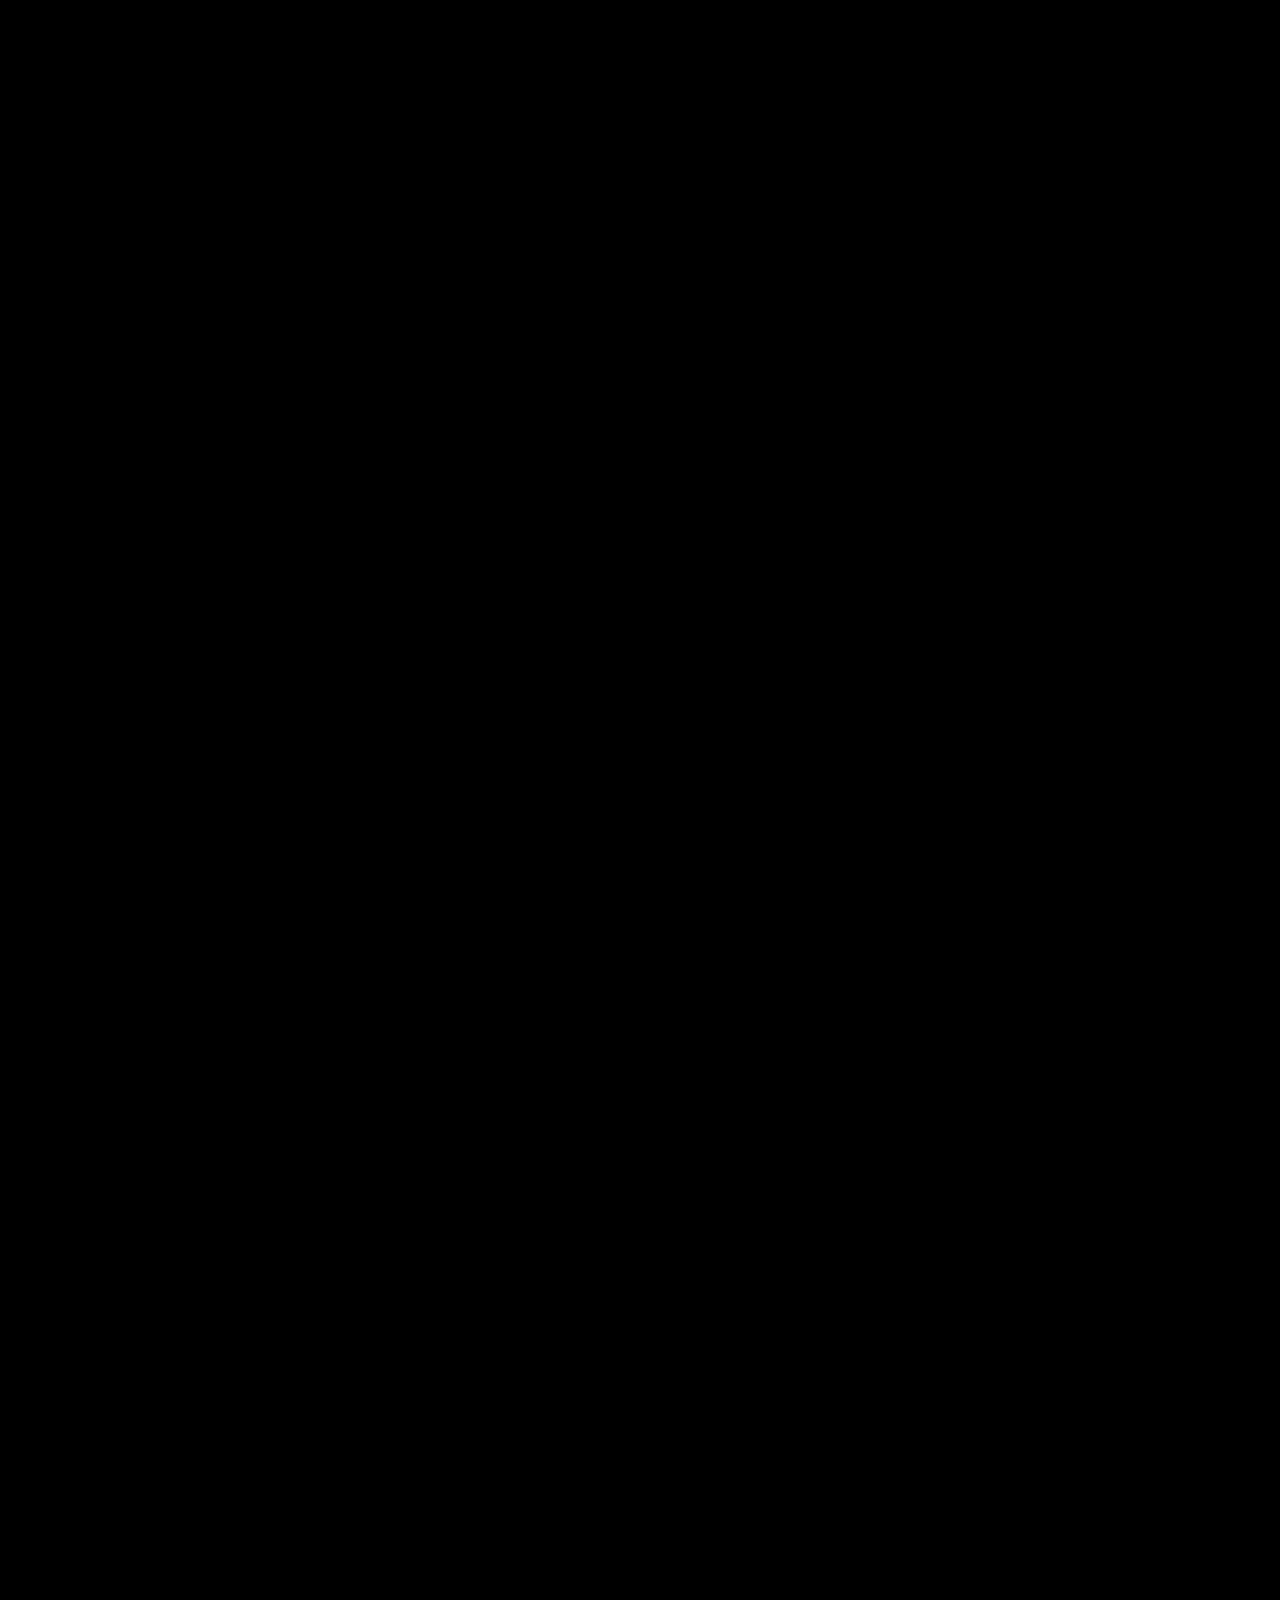
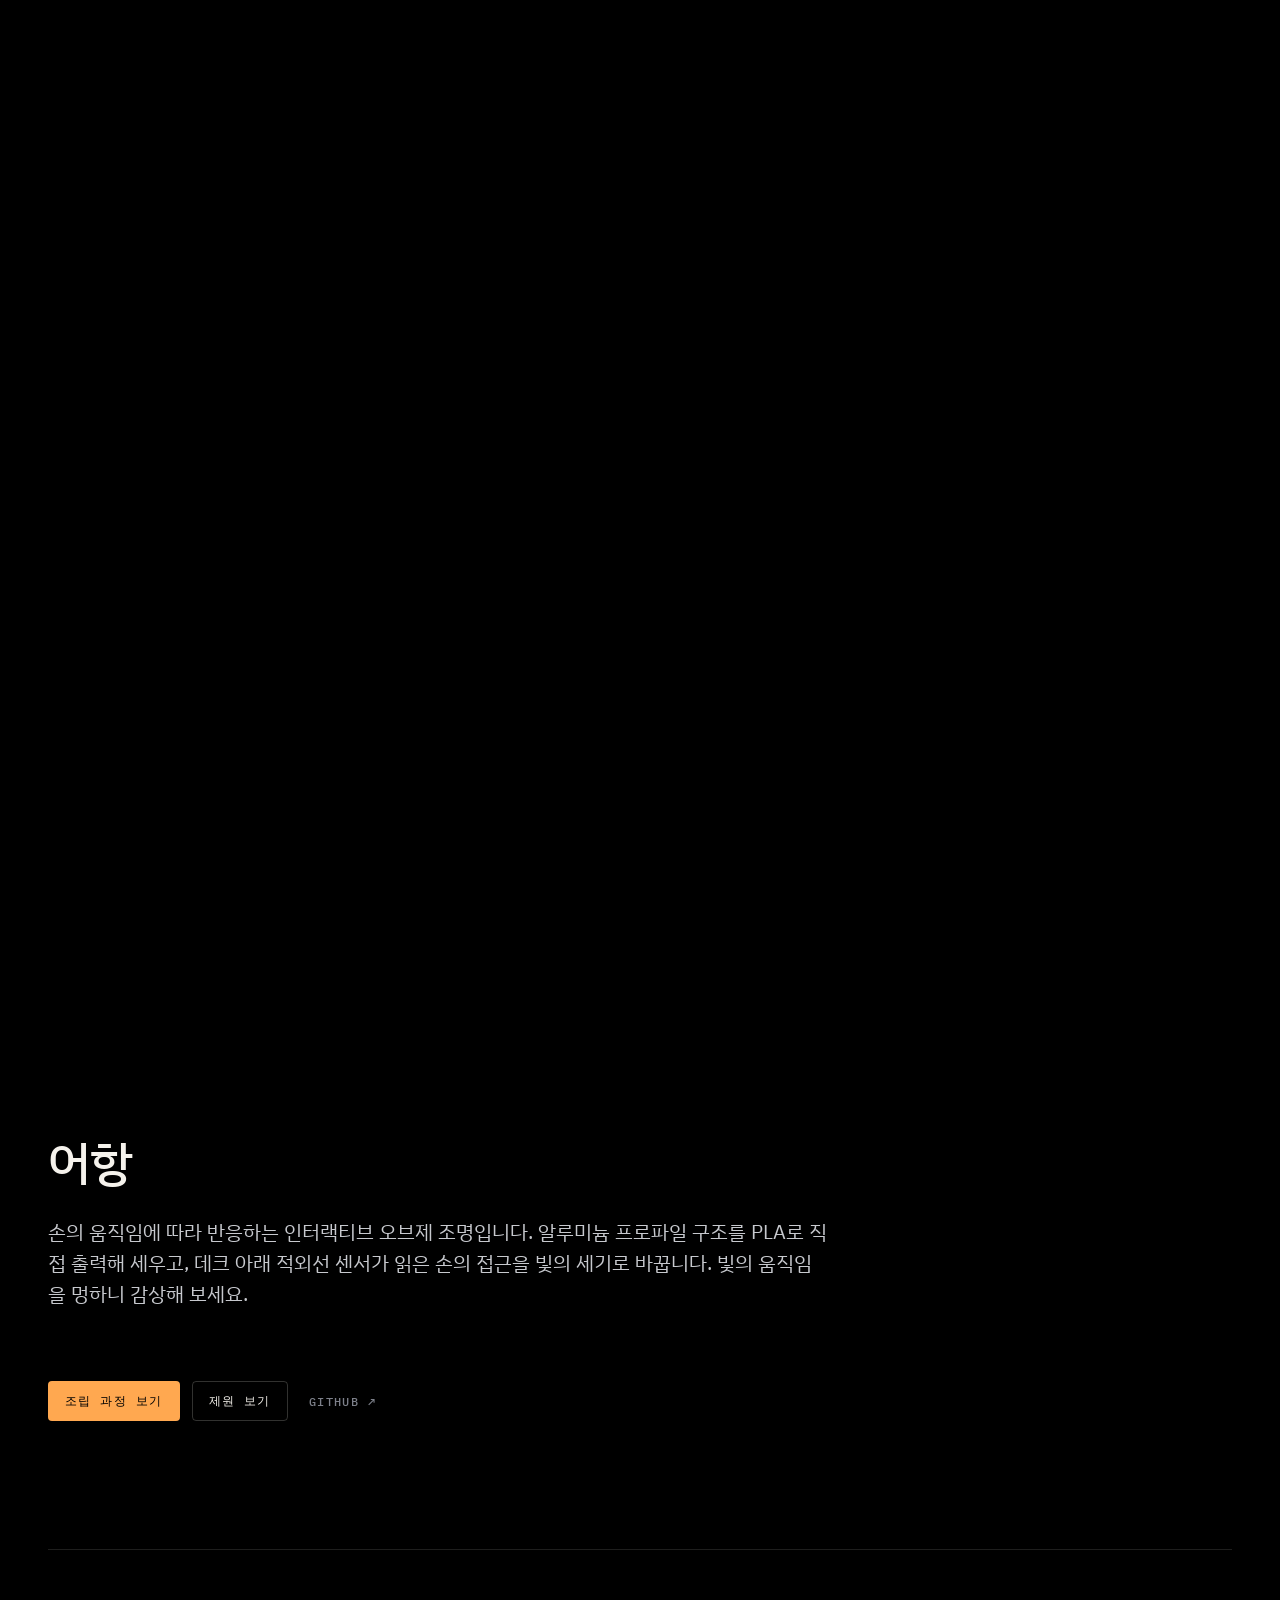
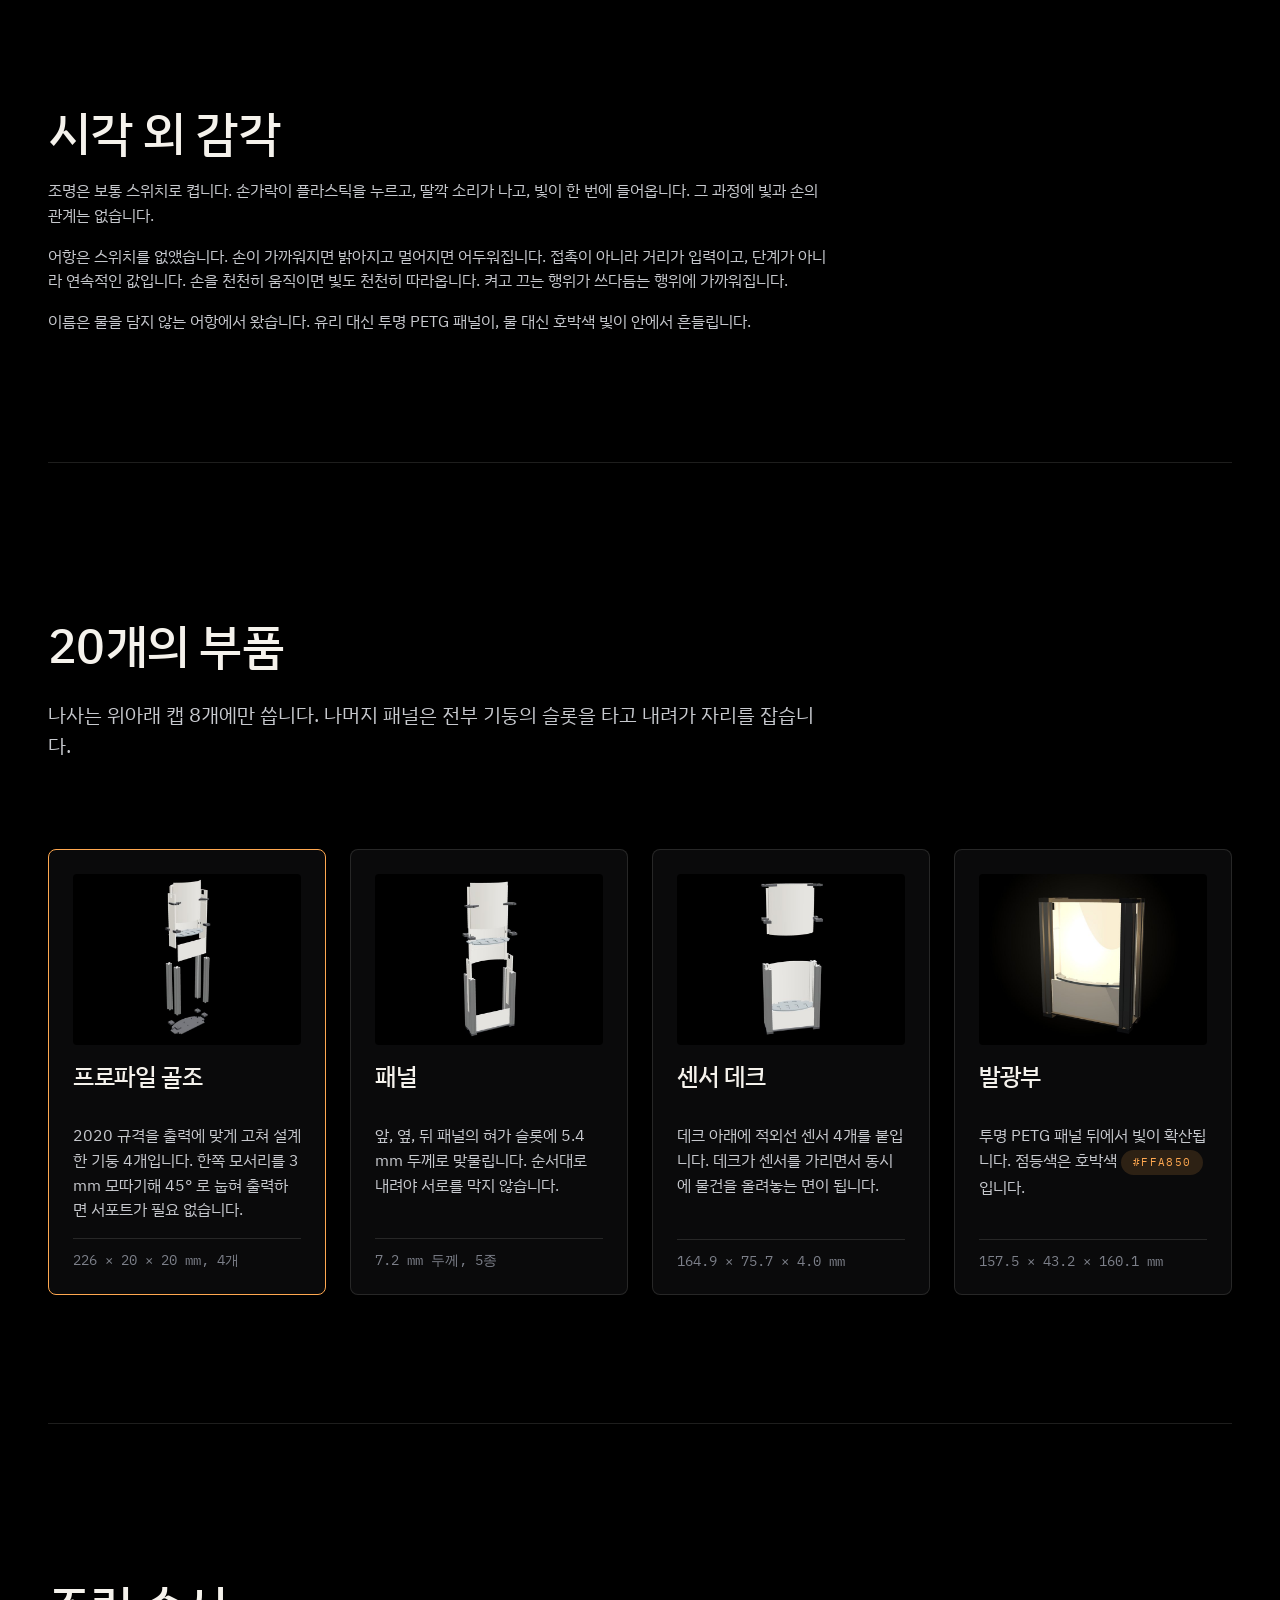
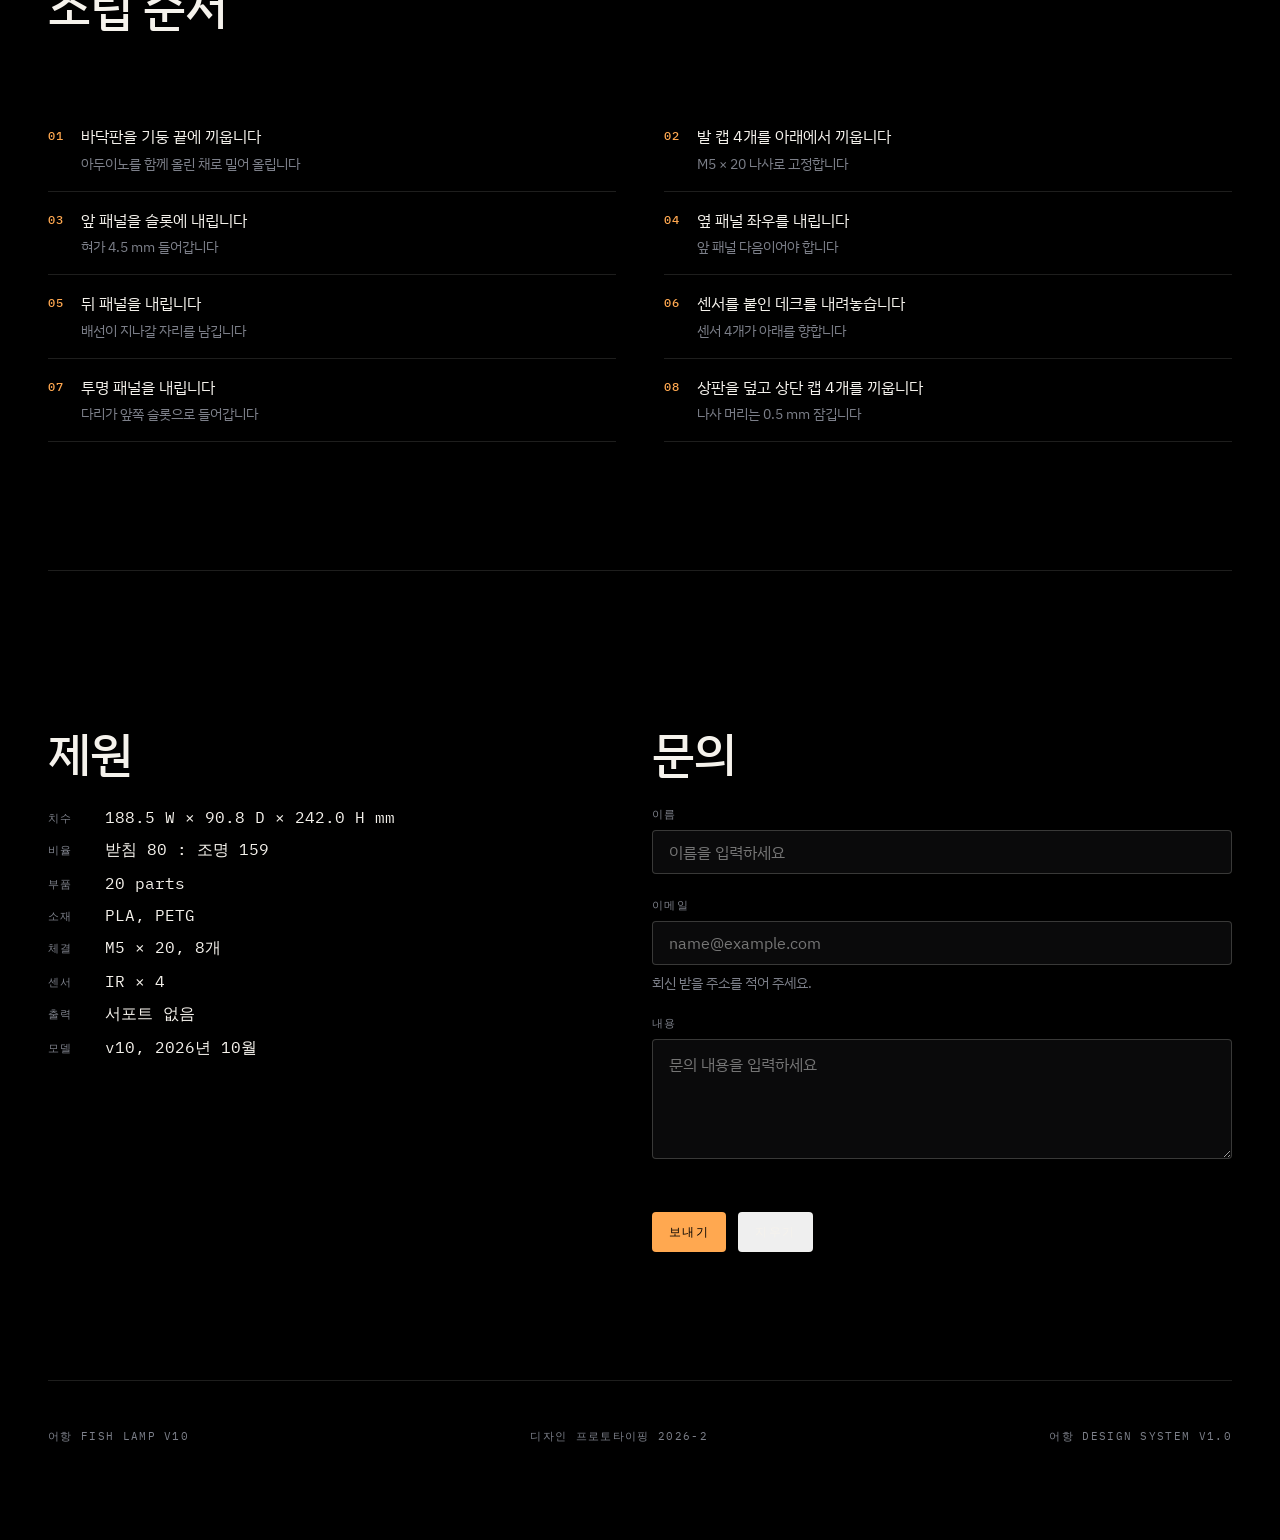
==== commit 3e3061cd: "Make the lamp ignite, add cursor-following orbs, dwell on the lit state Ignition: the room now dims " ====
--- a/public/lamp/index.html
+++ b/public/lamp/index.html
@@ -63,7 +63,7 @@
     font-family: var(--font-text);
   }
 
-  #fl-scrolly { position: relative; height: 620vh; }
+  #fl-scrolly { position: relative; height: 820vh; }
   #fl-stage { position: sticky; top: 0; height: 100svh; overflow: hidden; background: var(--bg-canvas); }
   #fl-canvas { position: absolute; inset: 0; width: 100%; height: 100%; display: block; touch-action: pan-y; }
 
@@ -501,15 +501,52 @@
 const lampLight = new THREE.PointLight(0xffa850, 0, 420, 2);
 lampLight.position.set((lb.min.x + lb.max.x) / 2, (lb.min.z + lb.max.z) / 2 + 10, -((lb.min.y + lb.max.y) / 2) + 30);
 scene.add(lampLight);
-const halo = (() => {
+const GLOW_TEX = (() => {
   const c = document.createElement('canvas'); c.width = c.height = 128;
   const x = c.getContext('2d'), gr = x.createRadialGradient(64, 64, 0, 64, 64, 64);
   gr.addColorStop(0, 'rgba(255,190,110,.9)'); gr.addColorStop(.35, 'rgba(255,150,60,.28)'); gr.addColorStop(1, 'rgba(255,120,30,0)');
   x.fillStyle = gr; x.fillRect(0, 0, 128, 128);
-  const s = new THREE.Sprite(new THREE.SpriteMaterial({ map: new THREE.CanvasTexture(c), blending: THREE.AdditiveBlending, depthWrite: false, transparent: true, opacity: 0 }));
-  s.position.copy(lampLight.position); s.scale.setScalar(360);
+  return new THREE.CanvasTexture(c);
+})();
+const glowSprite = (scale) => new THREE.Sprite(new THREE.SpriteMaterial({
+  map: GLOW_TEX, blending: THREE.AdditiveBlending, depthWrite: false, transparent: true, opacity: 0 }));
+
+const halo = (() => {
+  const s = glowSprite(); s.position.copy(lampLight.position); s.scale.setScalar(360);
   scene.add(s); return s;
 })();
+
+/* 커서를 따라오는 배경 오브.
+   점등이 끝난 뒤에만 나타나고, 램프 빛과 같은 색, 같은 흔들림을 씁니다.
+   깊이는 램프보다 뒤라서 본체에 가려집니다. */
+const ORBS = (() => {
+  const list = [];
+  const N = 6;
+  for (let i = 0; i < N; i++) {
+    const sp = glowSprite();
+    sp.scale.setScalar(150 + i * 46);
+    sp.position.set(0, 120, -700);
+    sp.renderOrder = -1;
+    scene.add(sp);
+    list.push({
+      sp,
+      lag: 2.6 - i * 0.33,                       // 뒤쪽 오브일수록 더 늦게 따라옵니다
+      off: [(i % 2 ? 1 : -1) * (40 + i * 46), ((i % 3) - 1) * 62, -i * 55],
+      pos: new THREE.Vector3(0, 120, -700),
+      amp: 0.16 - i * 0.017,
+    });
+  }
+  return list;
+})();
+
+let ptrNDC = null;
+addEventListener('pointermove', (e) => {
+  if (e.pointerType === 'touch') return;
+  const r = canvas.getBoundingClientRect();
+  ptrNDC = ptrNDC || new THREE.Vector2();
+  ptrNDC.set(((e.clientX - r.left) / r.width) * 2 - 1, -((e.clientY - r.top) / r.height) * 2 + 1);
+}, { passive: true });
+const orbRay = new THREE.Vector3(), orbWant = new THREE.Vector3();
 
 /* =====================================================================
    4) 스크롤 타임라인
@@ -536,13 +573,37 @@
   const l = CAM[CAM.length - 1]; return [l[1], l[2]];
 }
 
+/* 점등은 서서히 밝아지지 않습니다. 예열하듯 두세 번 깜빡인 뒤 한 번 확 올라왔다가
+   제 밝기로 가라앉습니다. 시간이 아니라 스크롤 위치에만 의존하므로 되감아도 같습니다. */
+const IGNITE_A = 0.84, IGNITE_B = 0.94;
+function ignition(p) {
+  const q = clamp((p - IGNITE_A) / (IGNITE_B - IGNITE_A));
+  if (q <= 0) return 0;
+  let v = 0;
+  for (const [a, b, amp] of [[0.02, 0.08, 0.20], [0.13, 0.19, 0.48], [0.25, 0.31, 0.26]]) {
+    if (q >= a && q < b) v = Math.max(v, amp * Math.sin(Math.PI * (q - a) / (b - a)));
+  }
+  if (q > 0.34) {
+    const rise = smooth(clamp((q - 0.34) / 0.20));
+    const settle = smooth(clamp((q - 0.54) / 0.46));
+    v = Math.max(v, rise * (1 + 0.70 * (1 - settle)));
+  }
+  return v;
+}
+
+/* 조립은 스크롤 앞 66%, 점등과 그 여운은 뒤 34%에 배분합니다. */
+const SPLIT_S = 0.66, SPLIT_P = 0.83;
+const stretch = (x) => x <= SPLIT_S ? x / SPLIT_S * SPLIT_P
+                                    : SPLIT_P + (x - SPLIT_S) / (1 - SPLIT_S) * (1 - SPLIT_P);
+
 let target = 0, cur = 0, camC = new THREE.Vector3(0, 120, 0), camD = 900, camInit = false;
+let frameDt = 1 / 60;
 const reduce = matchMedia('(prefers-reduced-motion: reduce)').matches;
 const tmpBox = new THREE.Box3(), tmpC = new THREE.Vector3(), tmpS = new THREE.Vector3();
 
 function readScroll() {
   const r = sec.getBoundingClientRect();
-  target = clamp(-r.top / Math.max(1, r.height - innerHeight));
+  target = stretch(clamp(-r.top / Math.max(1, r.height - innerHeight)));
 }
 
 function apply(p, time) {
@@ -557,12 +618,24 @@
     tmpBox.expandByPoint(tmpS.set(box.min.x + m.position.x, box.min.y + m.position.y, box.min.z + m.position.z));
     tmpBox.expandByPoint(tmpS.set(box.max.x + m.position.x, box.max.y + m.position.y, box.max.z + m.position.z));
   }
+  // 점등 직전에 주변광을 떨어뜨립니다. 방이 어두워져야 램프가 켜지는 것이 보입니다.
+  const dusk = seg(p, 0.74, 0.85);
+  key.intensity = 0.9 * (1 - 0.86 * dusk);
+  const envK = 1 - 0.82 * dusk;
+  MATS.alu.envMapIntensity   = 1.7 * envK;
+  MATS.dark.envMapIntensity  = 0.6 * envK;
+  MATS.cream.envMapIntensity = 0.9 * envK;
+  MATS.slate.envMapIntensity = 0.9 * envK;
+  MATS.light.envMapIntensity = 0.9 * envK;
+
   // 점등
-  const on = seg(p, 0.86, 0.97);
+  const on = ignition(p);
   const flick = reduce ? 1 : 1 + 0.025 * Math.sin(time * 2.1) + 0.015 * Math.sin(time * 5.3);
-  MATS.light.emissiveIntensity = on * 0.8 * flick;
-  lampLight.intensity = on * 1.1 * flick;
-  halo.material.opacity = on * 0.22 * flick;
+  MATS.light.emissiveIntensity = on * 2.8 * flick;
+  lampLight.intensity = on * 3.6 * flick;
+  halo.material.opacity = Math.min(0.75, on * 0.42 * flick);
+  // 서지 순간에는 화면 전체가 한 번 들립니다
+  renderer.toneMappingExposure = 1.05 + 0.34 * Math.max(0, on - 1);
 
   // 카메라: 현재 파트 묶음의 경계구에 맞춰 거리 자동 (조립 좌표 → Three 좌표)
   const cx = (tmpBox.min.x + tmpBox.max.x) / 2, cy = (tmpBox.min.y + tmpBox.max.y) / 2, cz = (tmpBox.min.z + tmpBox.max.z) / 2;
@@ -578,8 +651,25 @@
   camera.position.set(camC.x + camD * Math.sin(a) * Math.cos(e), camC.y + camD * Math.sin(e), camC.z + camD * Math.cos(a) * Math.cos(e));
   camera.lookAt(camC);
 
+  // 커서를 따라오는 배경 오브: 점등이 자리잡은 뒤부터
+  const orbOn = smooth(clamp((p - 0.93) / 0.05));
+  if (orbOn > 0.001 && ptrNDC) {
+    orbRay.set(ptrNDC.x, ptrNDC.y, 0.5).unproject(camera).sub(camera.position).normalize();
+    orbWant.copy(camera.position).addScaledVector(orbRay, camD * 1.35);
+    for (const o of ORBS) {
+      const k = 1 - Math.exp(-o.lag * frameDt);
+      o.pos.x += (orbWant.x + o.off[0] - o.pos.x) * k;
+      o.pos.y += (orbWant.y + o.off[1] - o.pos.y) * k;
+      o.pos.z += (orbWant.z + o.off[2] - o.pos.z) * k;
+      o.sp.position.copy(o.pos);
+      o.sp.material.opacity = orbOn * o.amp * flick;
+    }
+  } else {
+    for (const o of ORBS) o.sp.material.opacity = 0;
+  }
+
   // HUD
-  const stepIdx = p < 0.05 ? 0 : p < 0.19 ? 1 : p < 0.33 ? 2 : p < 0.52 ? 3 : p < 0.59 ? 4 : p < 0.69 ? 5 : p < 0.83 ? 6 : 7;
+  const stepIdx = p < 0.05 ? 0 : p < 0.19 ? 1 : p < 0.33 ? 2 : p < 0.52 ? 3 : p < 0.59 ? 4 : p < 0.69 ? 5 : p < 0.84 ? 6 : 7;
   el.no.textContent = String(stepIdx).padStart(2, '0') + ' / 07';
   el.name.textContent = STEPS[stepIdx][0];
   el.desc.textContent = STEPS[stepIdx][1];
@@ -612,7 +702,7 @@
 function frame(now) {
   requestAnimationFrame(frame);
   if (!visible) { last = now; return; }
-  const dt = Math.min(0.1, (now - last) / 1000); last = now;
+  const dt = Math.min(0.1, (now - last) / 1000); last = now; frameDt = dt;
   cur += (target - cur) * Math.min(1, dt * 7);
   if (Math.abs(target - cur) < 1e-4) cur = target;
   apply(cur, now / 1000);
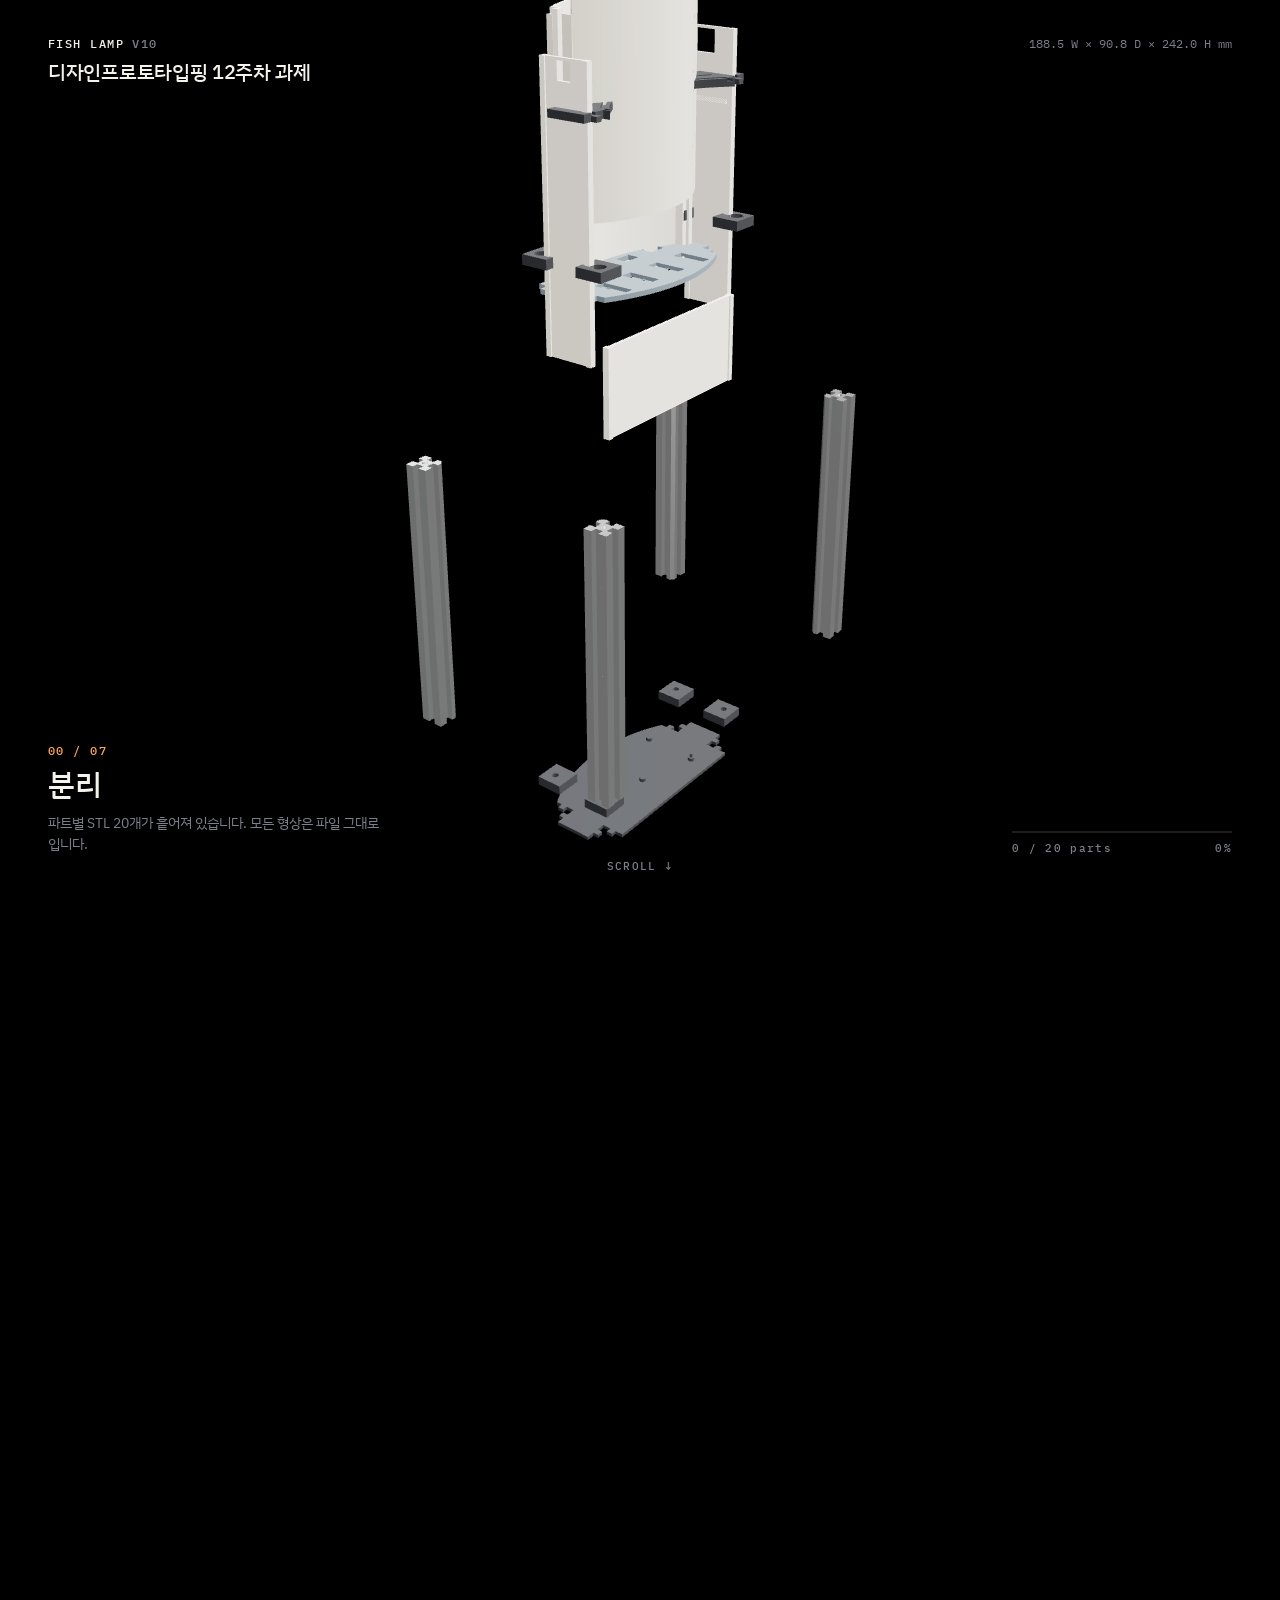
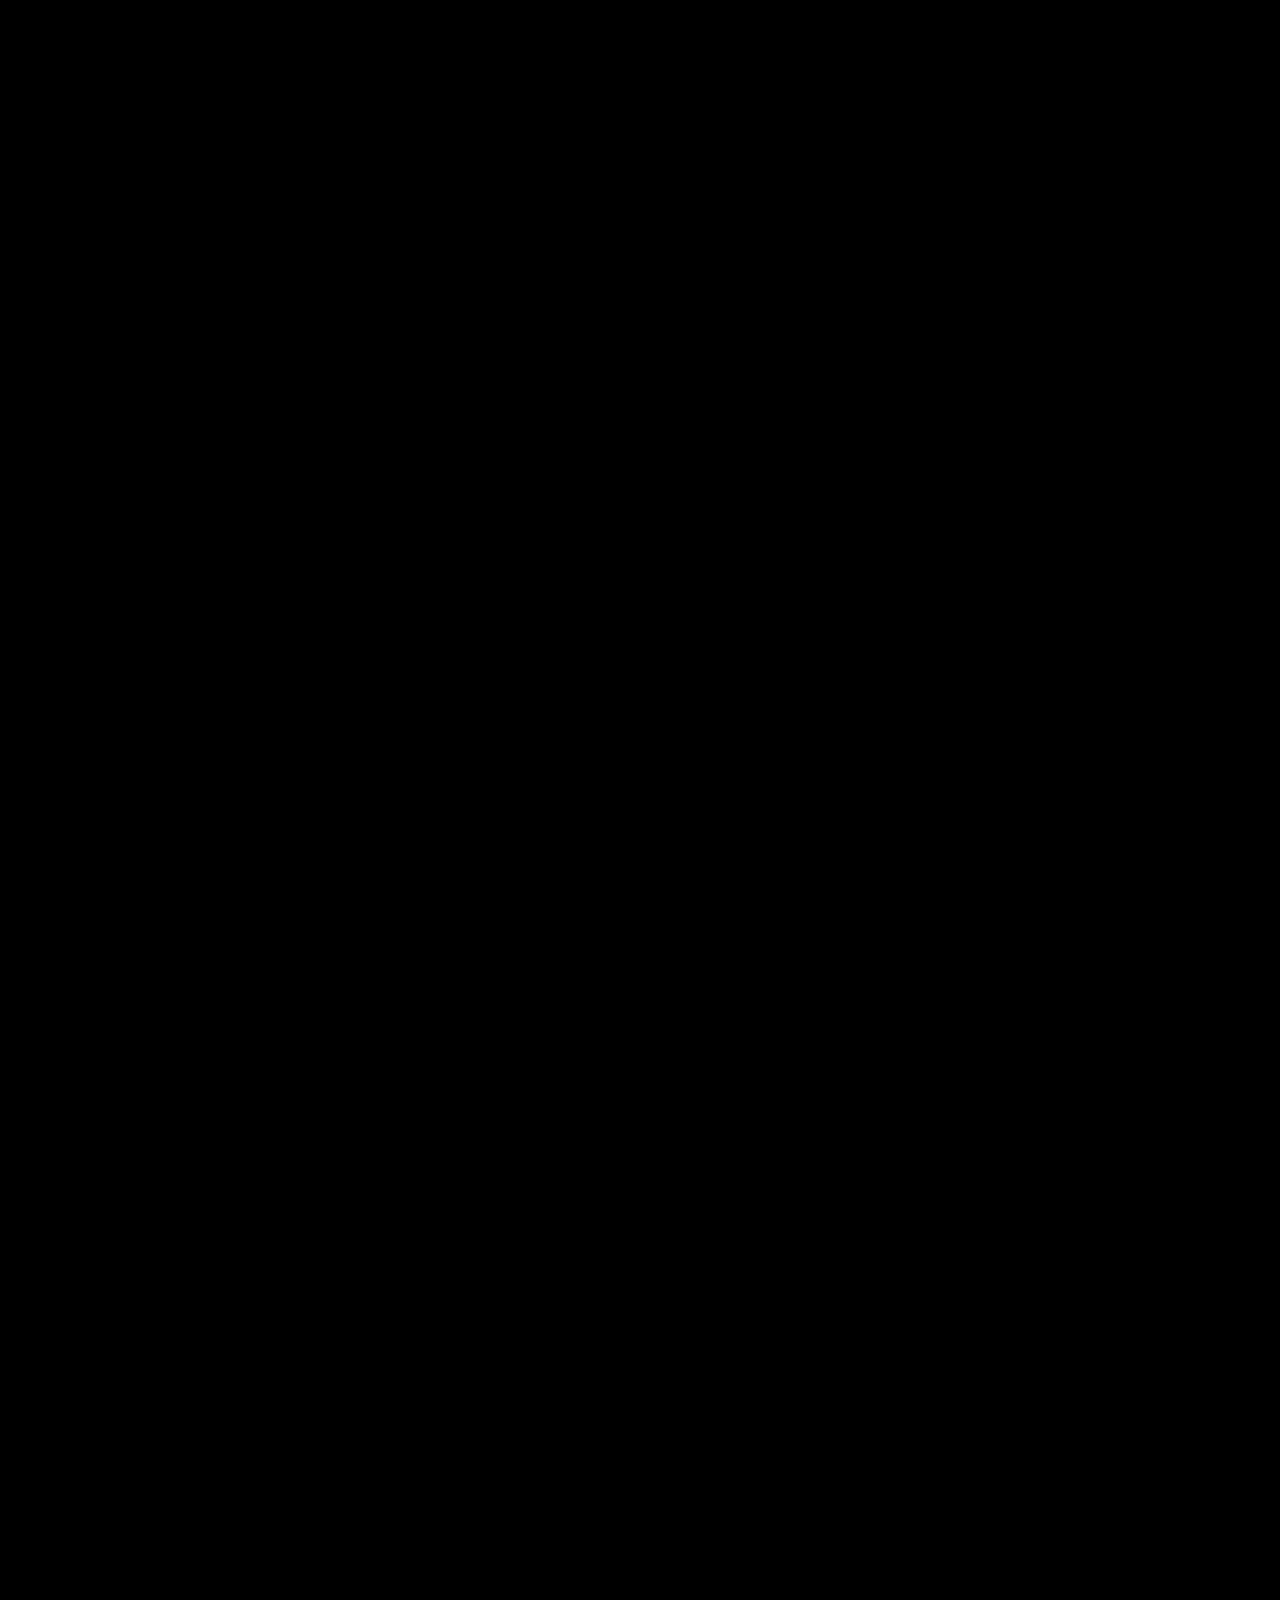
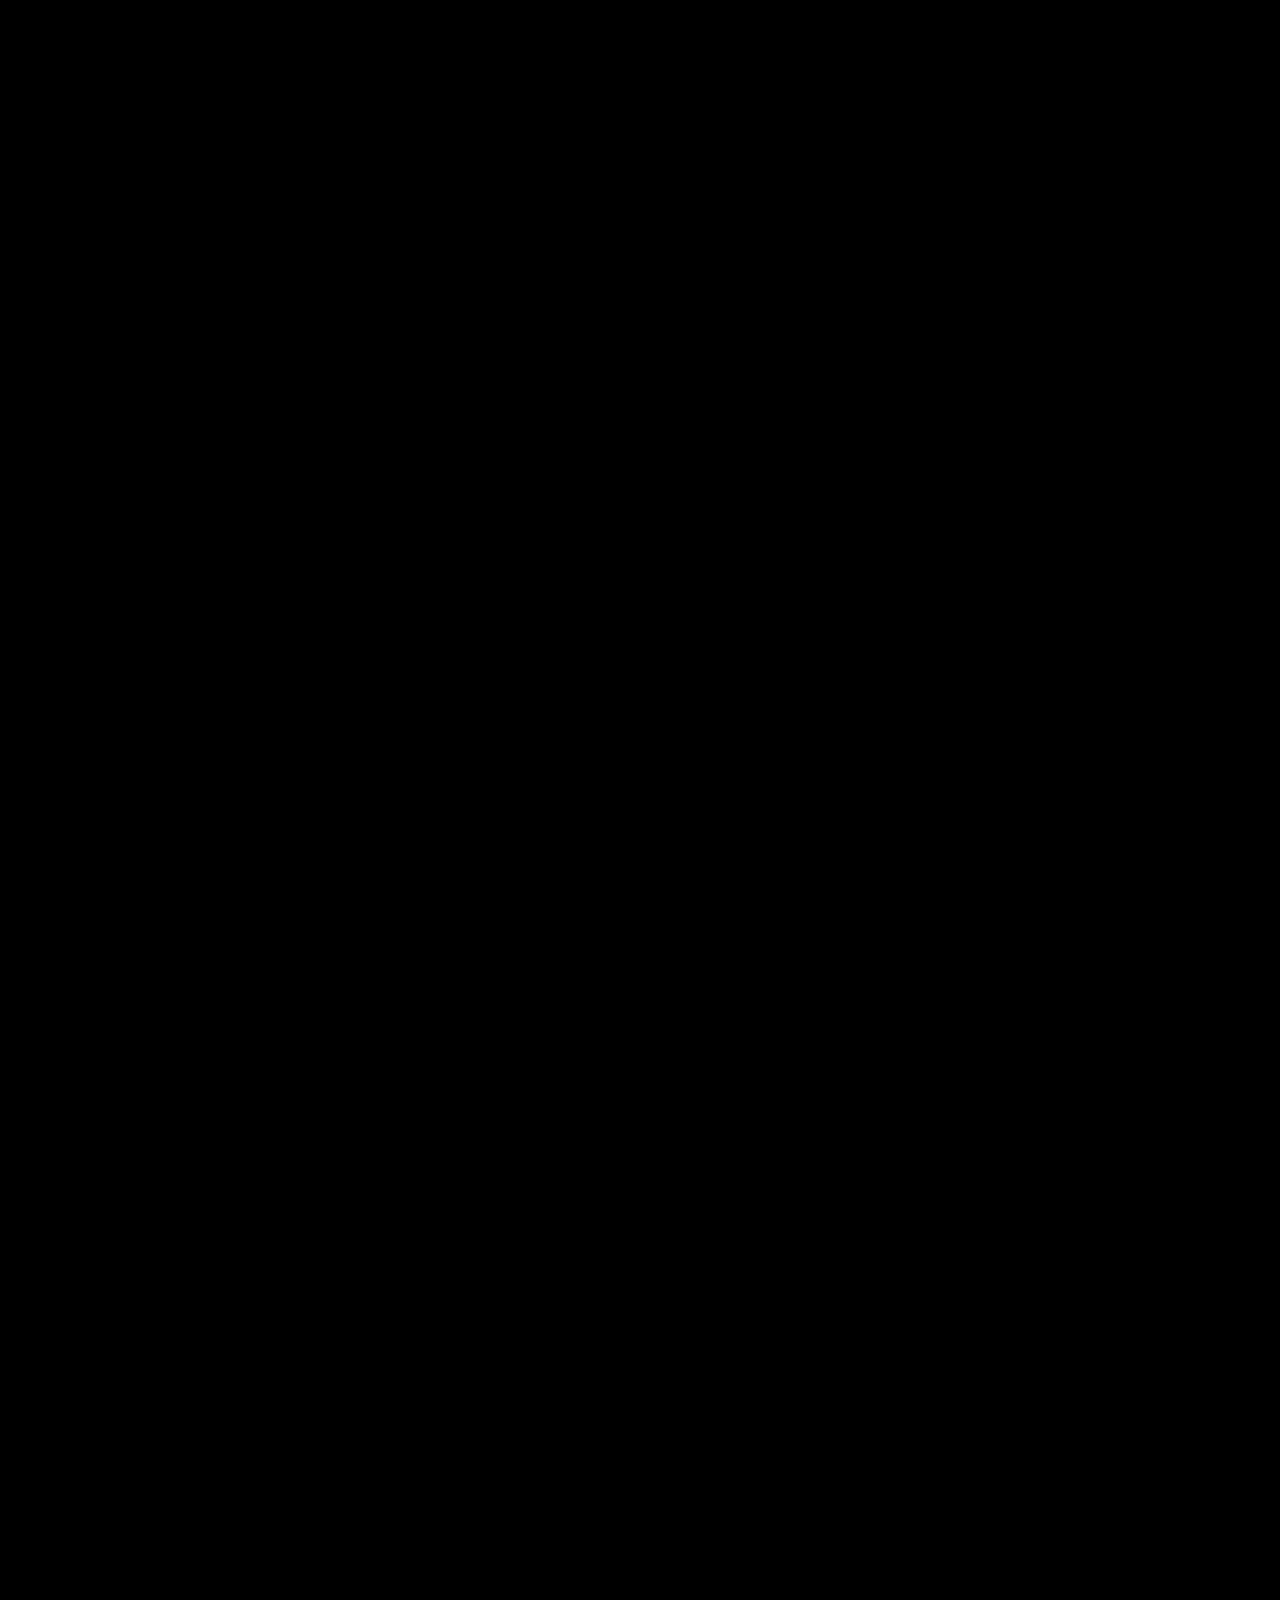
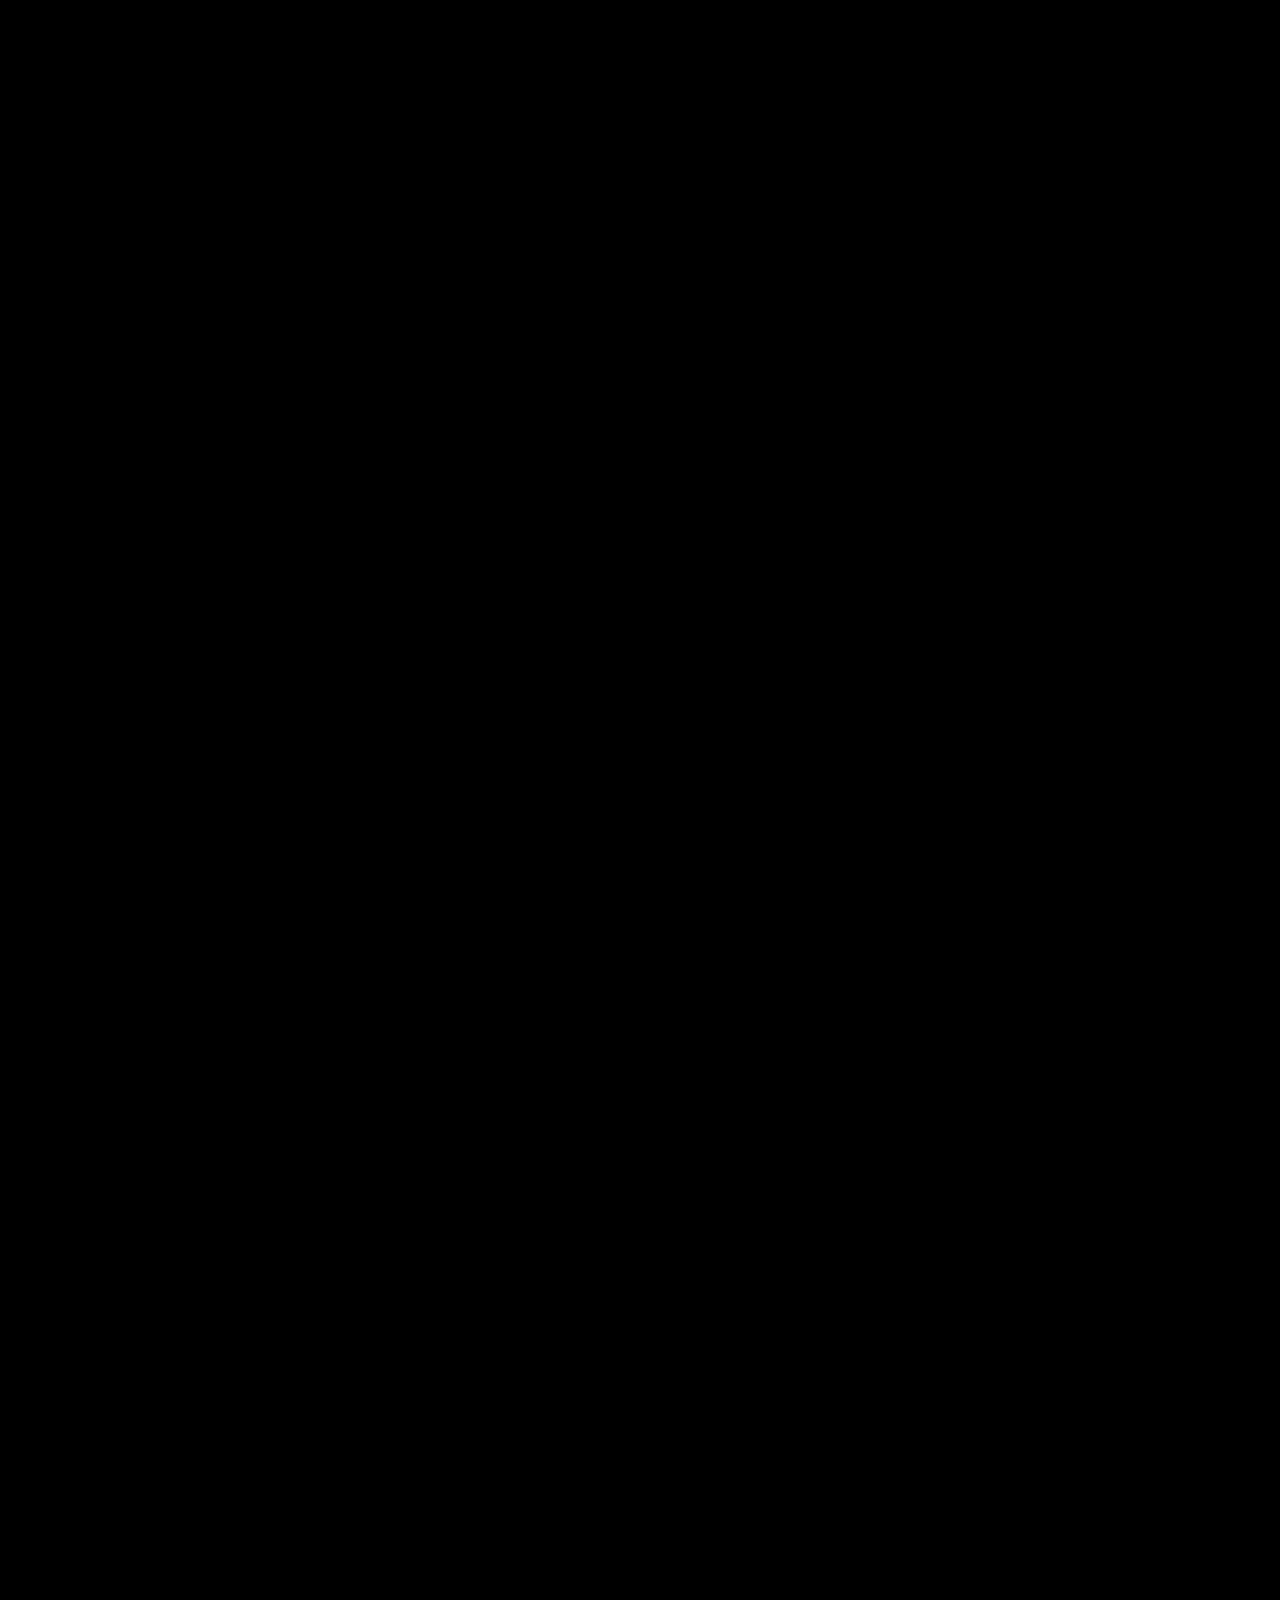
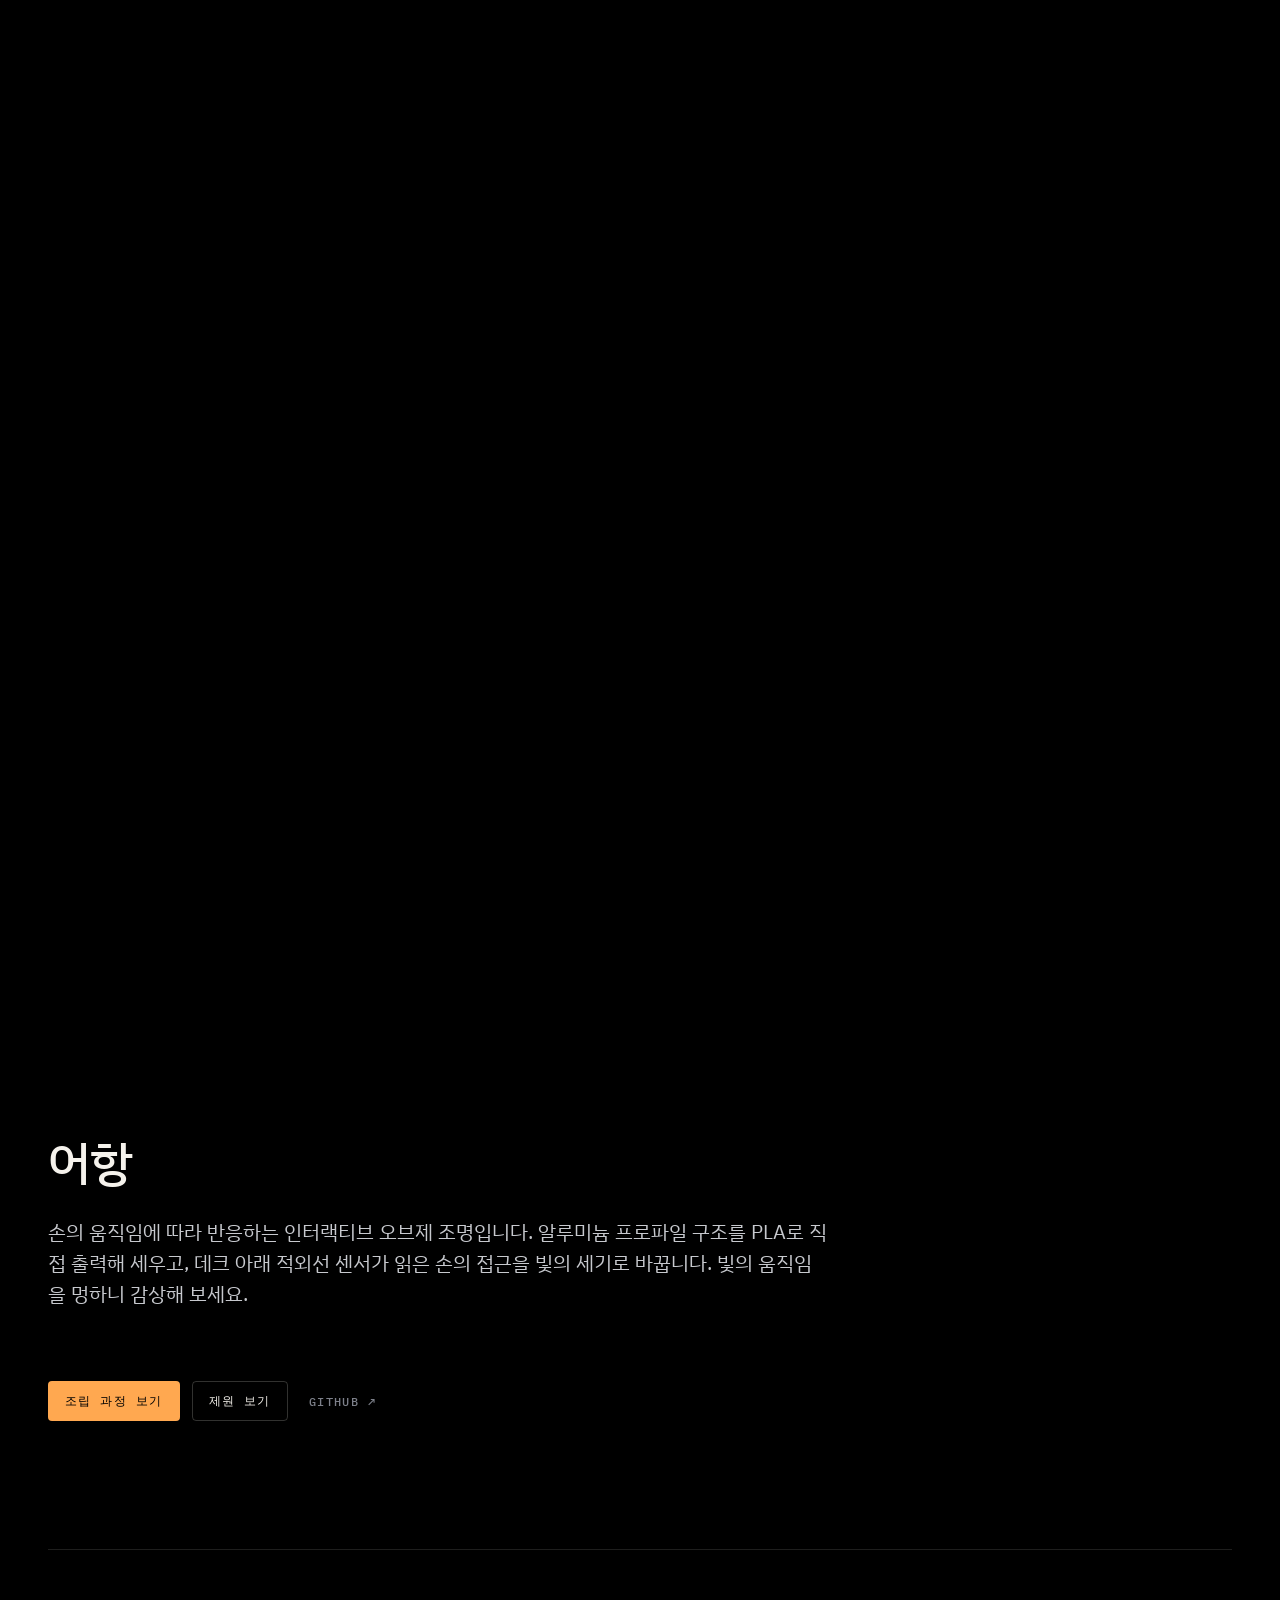
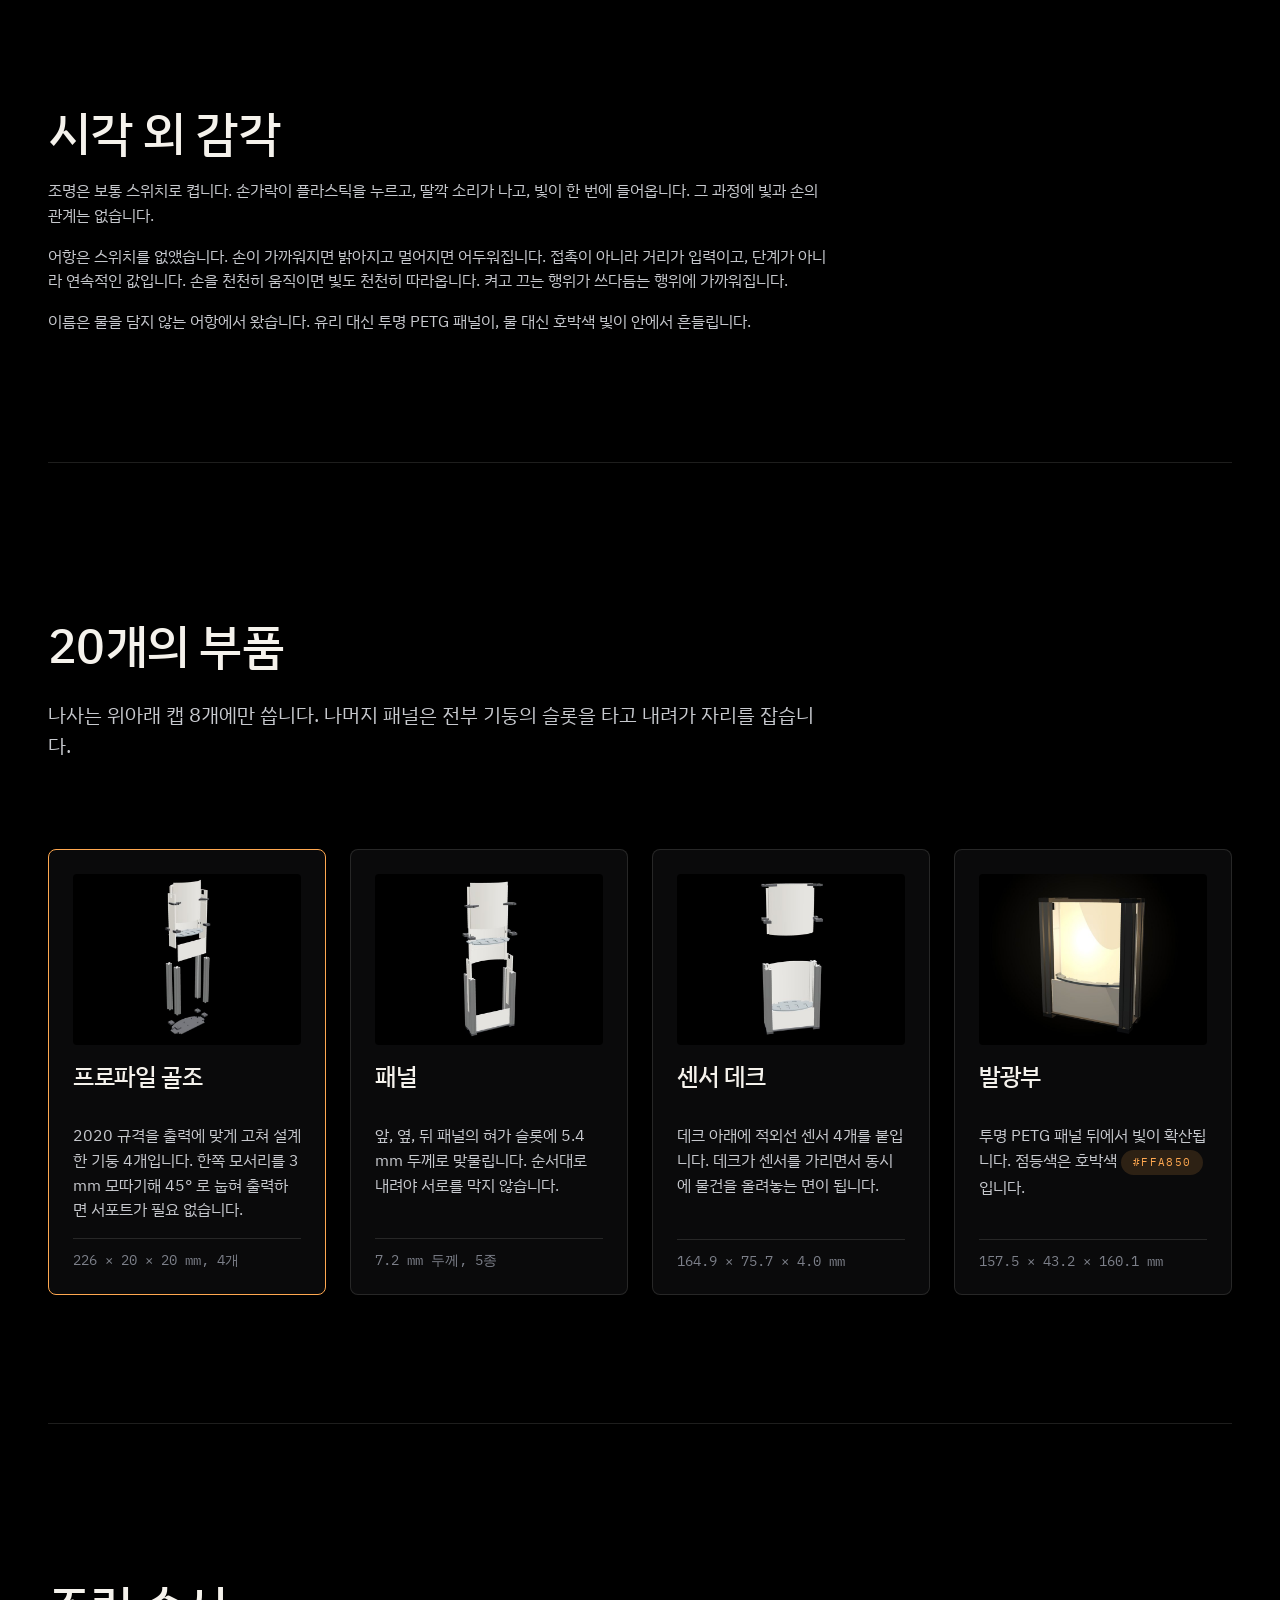
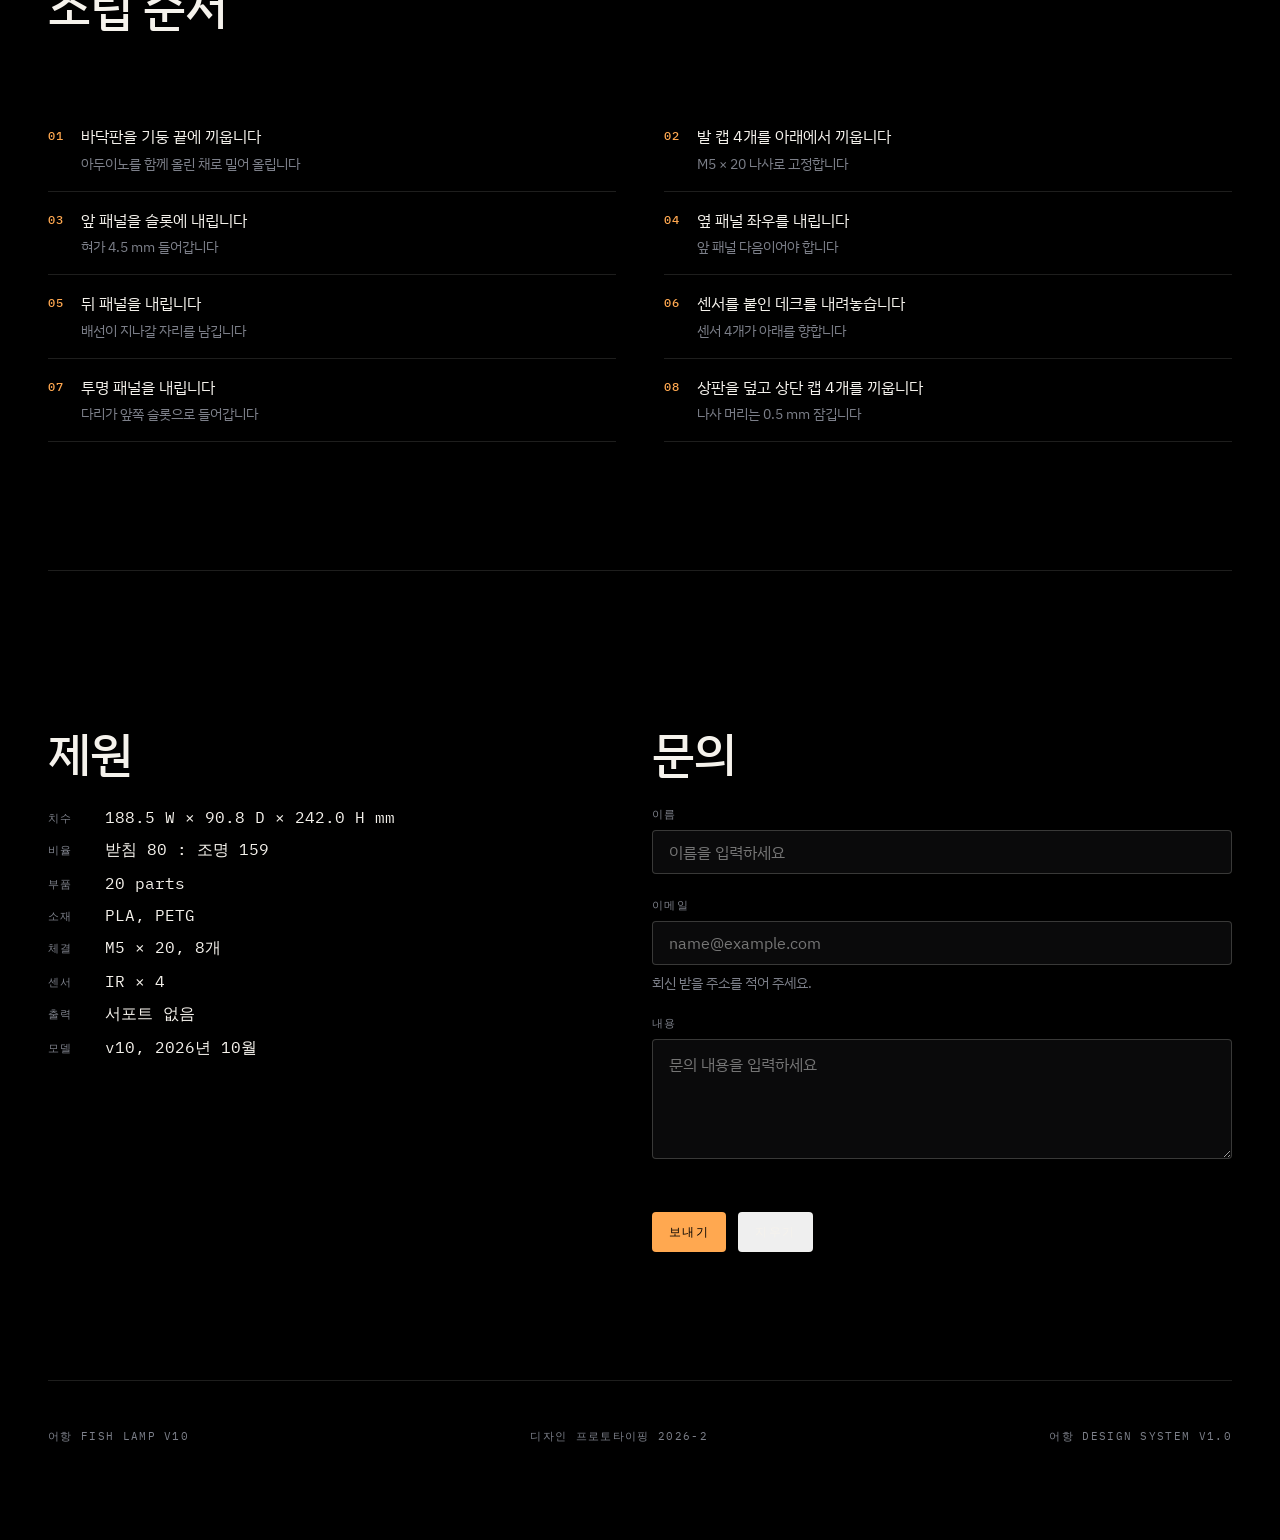
==== commit 5652e083: "Drop the ignition flicker, make the six orbs independent, add the HUD subtitle Ignition is now a sin" ====
--- a/public/lamp/index.html
+++ b/public/lamp/index.html
@@ -79,6 +79,10 @@
   .fl-title b { color: var(--fg-primary); font-weight: var(--weight-medium); }
 
   /* data/md — 실측 치수 */
+  .fl-sub { font-family: var(--font-text); font-size: var(--size-md);
+            font-weight: var(--weight-medium); letter-spacing: var(--tracking-heading);
+            line-height: var(--leading-snug); color: var(--fg-primary); margin-top: var(--space-2); }
+
   .fl-dims { font-family: var(--font-mono); font-size: var(--size-2xs);
              font-weight: var(--weight-regular); line-height: var(--leading-snug);
              color: var(--fg-muted); text-align: right; }
@@ -130,6 +134,7 @@
   @media (max-width: 768px) { /* md */
     .fl-bottom { flex-direction: column; align-items: flex-start; }
     .fl-dims { display: none; }
+    .fl-sub { font-size: var(--size-sm); }
   }
 
   /* §2.5 — reduced motion */
@@ -264,7 +269,10 @@
   <div id="fl-stage">
     <canvas id="fl-canvas"></canvas>
     <div class="fl-hud fl-top">
-      <div class="fl-title"><b>Fish Lamp</b> v10</div>
+      <div>
+        <div class="fl-title"><b>Fish Lamp</b> v10</div>
+        <div class="fl-sub">디자인프로토타입핑 12주차 과제</div>
+      </div>
       <div class="fl-dims" id="fl-dims">188.5 W × 90.8 D × 242.0 H mm</div>
     </div>
     <div class="fl-hint" id="fl-hint">scroll ↓</div>
@@ -516,28 +524,38 @@
   scene.add(s); return s;
 })();
 
-/* 커서를 따라오는 배경 오브.
-   점등이 끝난 뒤에만 나타나고, 램프 빛과 같은 색, 같은 흔들림을 씁니다.
-   깊이는 램프보다 뒤라서 본체에 가려집니다. */
+/* 램프 주위를 떠다니는 빛 덩어리.
+   처음부터 보이고, 저마다 다른 주기로 자유롭게 흘러다닙니다.
+   커서가 움직이면 서로 다른 지연으로 따라오므로 하나의 궤적처럼 보입니다.
+   램프보다 뒤에 있는 것은 본체에 가려집니다. */
 const ORBS = (() => {
   const list = [];
   const N = 6;
   for (let i = 0; i < N; i++) {
     const sp = glowSprite();
-    sp.scale.setScalar(150 + i * 46);
-    sp.position.set(0, 120, -700);
+    sp.scale.setScalar(118 + i * 34);
     sp.renderOrder = -1;
     scene.add(sp);
+    // 여섯 개가 각자 다른 자리, 다른 속도, 다른 커서 반응을 가집니다.
+    // 같은 목표로 몰려가면 하나의 덩어리로 보이므로 값을 일부러 흩어 놓았습니다.
+    const PULL = [1.00, 0.72, 0.46, 0.88, 0.28, 0.60];   // 커서에 끌리는 정도
+    const LAG  = [3.10, 1.45, 0.85, 2.20, 0.55, 1.10];   // 따라붙는 속도
     list.push({
       sp,
-      lag: 2.6 - i * 0.33,                       // 뒤쪽 오브일수록 더 늦게 따라옵니다
-      off: [(i % 2 ? 1 : -1) * (40 + i * 46), ((i % 3) - 1) * 62, -i * 55],
-      pos: new THREE.Vector3(0, 120, -700),
-      amp: 0.16 - i * 0.017,
+      lag: LAG[i],
+      pull: PULL[i],
+      off: [(i % 2 ? 1 : -1) * (150 + i * 74), ((i % 3) - 1) * 150 + 40, (i % 2 ? 1 : -1) * (120 + i * 96)],
+      pos: new THREE.Vector3((i - 2.5) * 120, 140, -200),
+      amp: 0.62 - i * 0.052,
+      // 자유 유영: 축마다 다른 주기, 위상, 반경 — 공약수가 없어 궤적이 반복되지 않습니다
+      sw: [0.131 + i * 0.047, 0.097 + i * 0.039, 0.083 + i * 0.053],
+      ph: [i * 2.39, i * 1.77 + 0.9, i * 3.11 + 2.1],
+      rad: [150 + i * 44, 112 + i * 37, 130 + i * 41],
     });
   }
   return list;
 })();
+const orbHome = new THREE.Vector3();
 
 let ptrNDC = null;
 addEventListener('pointermove', (e) => {
@@ -573,22 +591,15 @@
   const l = CAM[CAM.length - 1]; return [l[1], l[2]];
 }
 
-/* 점등은 서서히 밝아지지 않습니다. 예열하듯 두세 번 깜빡인 뒤 한 번 확 올라왔다가
-   제 밝기로 가라앉습니다. 시간이 아니라 스크롤 위치에만 의존하므로 되감아도 같습니다. */
+/* 점등은 서서히 밝아지지 않습니다. 어둠에서 한 번에 확 올라왔다가 제 밝기로
+   가라앉습니다. 시간이 아니라 스크롤 위치에만 의존하므로 되감아도 같습니다. */
 const IGNITE_A = 0.84, IGNITE_B = 0.94;
 function ignition(p) {
   const q = clamp((p - IGNITE_A) / (IGNITE_B - IGNITE_A));
   if (q <= 0) return 0;
-  let v = 0;
-  for (const [a, b, amp] of [[0.02, 0.08, 0.20], [0.13, 0.19, 0.48], [0.25, 0.31, 0.26]]) {
-    if (q >= a && q < b) v = Math.max(v, amp * Math.sin(Math.PI * (q - a) / (b - a)));
-  }
-  if (q > 0.34) {
-    const rise = smooth(clamp((q - 0.34) / 0.20));
-    const settle = smooth(clamp((q - 0.54) / 0.46));
-    v = Math.max(v, rise * (1 + 0.70 * (1 - settle)));
-  }
-  return v;
+  const rise = smooth(clamp(q / 0.30));              // 어둠에서 한 번에 올라오고
+  const settle = smooth(clamp((q - 0.30) / 0.70));   // 넘긴 만큼 제 밝기로 가라앉습니다
+  return rise * (1 + 0.75 * (1 - settle));
 }
 
 /* 조립은 스크롤 앞 66%, 점등과 그 여운은 뒤 34%에 배분합니다. */
@@ -631,9 +642,9 @@
   // 점등
   const on = ignition(p);
   const flick = reduce ? 1 : 1 + 0.025 * Math.sin(time * 2.1) + 0.015 * Math.sin(time * 5.3);
-  MATS.light.emissiveIntensity = on * 2.8 * flick;
-  lampLight.intensity = on * 3.6 * flick;
-  halo.material.opacity = Math.min(0.75, on * 0.42 * flick);
+  MATS.light.emissiveIntensity = on * 1.7 * flick;
+  lampLight.intensity = on * 2.3 * flick;
+  halo.material.opacity = Math.min(0.58, on * 0.34 * flick);
   // 서지 순간에는 화면 전체가 한 번 들립니다
   renderer.toneMappingExposure = 1.05 + 0.34 * Math.max(0, on - 1);
 
@@ -651,21 +662,34 @@
   camera.position.set(camC.x + camD * Math.sin(a) * Math.cos(e), camC.y + camD * Math.sin(e), camC.z + camD * Math.cos(a) * Math.cos(e));
   camera.lookAt(camC);
 
-  // 커서를 따라오는 배경 오브: 점등이 자리잡은 뒤부터
-  const orbOn = smooth(clamp((p - 0.93) / 0.05));
-  if (orbOn > 0.001 && ptrNDC) {
+  // 램프 주위를 떠다니는 빛 덩어리. 처음부터 보이고, 커서가 있으면 그쪽으로 모입니다.
+  /* 밝기는 램프를 따릅니다. 점등 직전 어두워질 때 함께 잦아들었다가,
+     램프가 살아날 때 같이 터집니다. 그래야 점등의 대비가 죽지 않습니다. */
+  const orbFade = seg(p, 0.01, 0.10);
+  const orbGain = 0.62 * (1 - 0.85 * dusk) + 0.95 * on;
+  // 기본 자리는 램프 둘레입니다. 커서가 있으면 오브마다 제 몫만큼 그쪽으로 끌립니다.
+  const hasPtr = !!ptrNDC;
+  if (hasPtr) {
     orbRay.set(ptrNDC.x, ptrNDC.y, 0.5).unproject(camera).sub(camera.position).normalize();
-    orbWant.copy(camera.position).addScaledVector(orbRay, camD * 1.35);
-    for (const o of ORBS) {
-      const k = 1 - Math.exp(-o.lag * frameDt);
-      o.pos.x += (orbWant.x + o.off[0] - o.pos.x) * k;
-      o.pos.y += (orbWant.y + o.off[1] - o.pos.y) * k;
-      o.pos.z += (orbWant.z + o.off[2] - o.pos.z) * k;
+    orbWant.copy(camera.position).addScaledVector(orbRay, camD * 1.25);
+  }
+  for (const o of ORBS) {
+    // 각자의 정박 지점
+    orbHome.set(camC.x + o.off[0], camC.y + o.off[1], camC.z + o.off[2]);
+    if (hasPtr) orbHome.lerp(orbWant, o.pull);
+    const k = 1 - Math.exp(-o.lag * frameDt);
+    o.pos.x += (orbHome.x - o.pos.x) * k;
+    o.pos.y += (orbHome.y - o.pos.y) * k;
+    o.pos.z += (orbHome.z - o.pos.z) * k;
+    if (reduce) {
       o.sp.position.copy(o.pos);
-      o.sp.material.opacity = orbOn * o.amp * flick;
+    } else {
+      o.sp.position.set(
+        o.pos.x + Math.sin(time * o.sw[0] + o.ph[0]) * o.rad[0],
+        o.pos.y + Math.sin(time * o.sw[1] + o.ph[1]) * o.rad[1],
+        o.pos.z + Math.cos(time * o.sw[2] + o.ph[2]) * o.rad[2]);
     }
-  } else {
-    for (const o of ORBS) o.sp.material.opacity = 0;
+    o.sp.material.opacity = Math.min(1, orbFade * o.amp * orbGain * flick);
   }
 
   // HUD
@@ -711,6 +735,7 @@
 
 // 테스트 훅: ?p=0.6 으로 진행도 고정 / window.__fl 로 조회
 const q = new URLSearchParams(location.search);
+if (q.has('noorbs')) for (const o of ORBS) o.sp.visible = false;
 window.__fl = {
   setProgress(v) { target = cur = clamp(v); apply(cur, 0); renderer.render(scene, camera); },
   info() { return { parts: meshes.length, triangles: triTotal }; },
